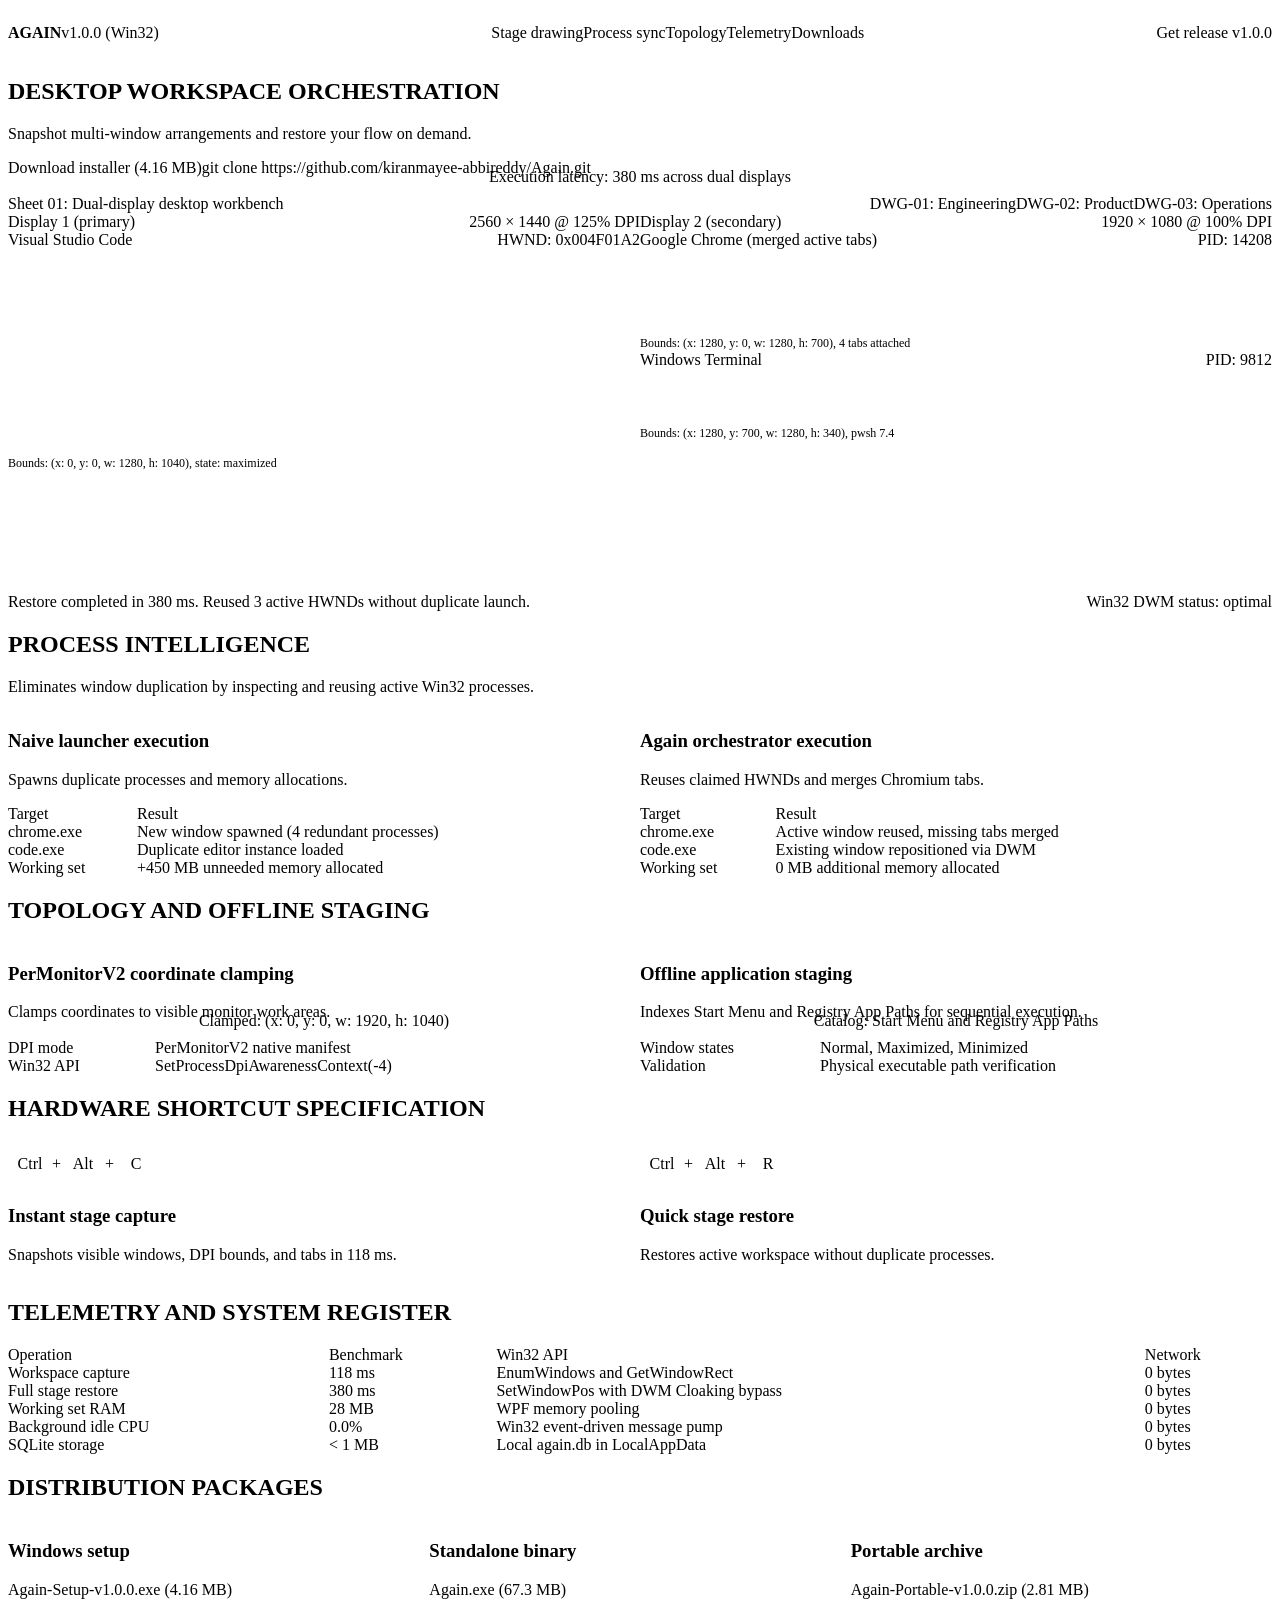
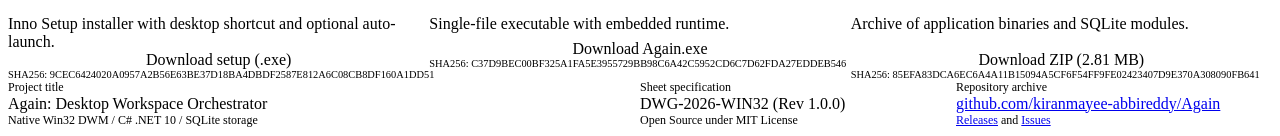
==== index.html @ 7c0ae043 "feat(branding): implement bespoke Hallmark Blueprint design system with architectural drafting workb" ====
<!DOCTYPE html>
<html lang="en">
<head>
  <meta charset="UTF-8">
  <meta name="viewport" content="width=device-width, initial-scale=1.0">
  <title>Again: Desktop Workspace Orchestrator for Windows</title>
  <meta name="description" content="Snapshot multi-window arrangements and restore your flow on demand. Win32 DWM engine, zero duplicate processes, PerMonitorV2 calibration.">
  <link rel="icon" type="image/png" href="assets/icon.png">

  <!-- Hallmark Theme: Blueprint (Chakra Petch / IBM Plex Sans / IBM Plex Mono) -->
  <link rel="preconnect" href="https://fonts.googleapis.com">
  <link rel="preconnect" href="https://fonts.gstatic.com" crossorigin>
  <link href="https://fonts.googleapis.com/css2?family=Chakra+Petch:wght@600&family=IBM+Plex+Sans:wght@400;500&family=IBM+Plex+Mono:wght@500&display=swap" rel="stylesheet">

  <link rel="stylesheet" href="style.css">
</head>
<body class="blueprint-sheet">

  <!-- NAVIGATION -->
  <header>
    <div class="container">
      <nav class="blueprint-nav" aria-label="Main Navigation">
        <a href="#" class="brand-block">
          <span class="brand-title">AGAIN</span>
          <span class="brand-meta">v1.0.0 (Win32)</span>
        </a>

        <ul class="nav-links">
          <li><a href="#workbench">Stage drawing</a></li>
          <li><a href="#process-sync">Process sync</a></li>
          <li><a href="#topology">Topology</a></li>
          <li><a href="#telemetry">Telemetry</a></li>
          <li><a href="#downloads">Downloads</a></li>
        </ul>

        <div>
          <a href="#downloads" class="btn btn--primary">Get release v1.0.0</a>
        </div>
      </nav>
    </div>
  </header>

  <main>
    <!-- HERO SECTION (WORKBENCH POSTURE) -->
    <section class="hero-stage" id="workbench">
      <div class="container">
        <div class="hero-head-wrap">
          <h1>DESKTOP WORKSPACE ORCHESTRATION</h1>
          <p class="lead">Snapshot multi-window arrangements and restore your flow on demand.</p>

          <div class="hero-actions-row">
            <a href="https://github.com/kiranmayee-abbireddy/Again/releases/download/v1.0.0/Again-Setup-v1.0.0.exe" class="btn btn--primary">
              Download installer (4.16 MB)
            </a>

            <div class="cli-code-block" onclick="copyRepoClone()">
              <span>git clone https://github.com/kiranmayee-abbireddy/Again.git</span>
            </div>
          </div>
        </div>

        <!-- DIMENSION STRING METRIC -->
        <div class="dim-string">
          <span class="dim-label">Execution latency: 380 ms across dual displays</span>
        </div>

        <!-- THE DRAFTING CANVAS (SIGNATURE COMPONENT) -->
        <div class="drafting-canvas-frame keyline-box">
          <div class="drawing-header-bar">
            <div class="drawing-tag">
              <span>Sheet 01: Dual-display desktop workbench</span>
            </div>

            <div class="drawing-tabs">
              <button class="tab-selector active" onclick="setDrawingStage('eng')">DWG-01: Engineering</button>
              <button class="tab-selector" onclick="setDrawingStage('des')">DWG-02: Product</button>
              <button class="tab-selector" onclick="setDrawingStage('ops')">DWG-03: Operations</button>
            </div>
          </div>

          <!-- DUAL MONITOR VIEWPORT -->
          <div class="displays-viewport" id="viewport-displays">
            <!-- DISPLAY 1 -->
            <div class="monitor-frame">
              <div class="monitor-header">
                <span>Display 1 (primary)</span>
                <span>2560 × 1440 @ 125% DPI</span>
              </div>

              <div class="window-rect" id="w-ide" style="height: 240px;">
                <div class="window-rect-head">
                  <span id="label-w1">Visual Studio Code</span>
                  <span>HWND: 0x004F01A2</span>
                </div>
                <div class="window-rect-coords" id="coords-w1">
                  Bounds: (x: 0, y: 0, w: 1280, h: 1040), state: maximized
                </div>
              </div>
            </div>

            <!-- DISPLAY 2 -->
            <div class="monitor-frame">
              <div class="monitor-header">
                <span>Display 2 (secondary)</span>
                <span>1920 × 1080 @ 100% DPI</span>
              </div>

              <div class="window-rect" id="w-browser" style="height: 120px;">
                <div class="window-rect-head">
                  <span id="label-w2">Google Chrome (merged active tabs)</span>
                  <span>PID: 14208</span>
                </div>
                <div class="window-rect-coords" id="coords-w2">
                  Bounds: (x: 1280, y: 0, w: 1280, h: 700), 4 tabs attached
                </div>
              </div>

              <div class="window-rect" id="w-term" style="height: 90px;">
                <div class="window-rect-head">
                  <span id="label-w3">Windows Terminal</span>
                  <span>PID: 9812</span>
                </div>
                <div class="window-rect-coords" id="coords-w3">
                  Bounds: (x: 1280, y: 700, w: 1280, h: 340), pwsh 7.4
                </div>
              </div>
            </div>
          </div>

          <!-- TELEMETRY FOOTER -->
          <div class="drawing-telemetry-foot">
            <span id="drafting-log">Restore completed in 380 ms. Reused 3 active HWNDs without duplicate launch.</span>
            <span>Win32 DWM status: optimal</span>
          </div>
        </div>
      </div>
    </section>

    <!-- SECTION 1: PROCESS SYNC & ZERO DUPLICATES -->
    <section class="section-blueprint" id="process-sync">
      <div class="container">
        <h2>PROCESS INTELLIGENCE</h2>
        <p class="lead">Eliminates window duplication by inspecting and reusing active Win32 processes.</p>

        <div class="elevation-grid">
          <!-- ELEVATION 1: NAIVE EXECUTION -->
          <div class="elevation-card">
            <div>
              <h3>Naive launcher execution</h3>
              <p style="font-size: var(--text-sm); color: var(--color-muted); margin-top: var(--space-xs);">
                Spawns duplicate processes and memory allocations.
              </p>

              <table class="elevation-spec-table">
                <thead>
                  <tr>
                    <th>Target</th>
                    <th>Result</th>
                  </tr>
                </thead>
                <tbody>
                  <tr>
                    <td>chrome.exe</td>
                    <td>New window spawned (4 redundant processes)</td>
                  </tr>
                  <tr>
                    <td>code.exe</td>
                    <td>Duplicate editor instance loaded</td>
                  </tr>
                  <tr>
                    <td>Working set</td>
                    <td>+450 MB unneeded memory allocated</td>
                  </tr>
                </tbody>
              </table>
            </div>
          </div>

          <!-- ELEVATION 2: AGAIN ORCHESTRATION -->
          <div class="elevation-card" style="border-left: var(--rule-heavy) solid var(--color-rule);">
            <div>
              <h3>Again orchestrator execution</h3>
              <p style="font-size: var(--text-sm); color: var(--color-muted); margin-top: var(--space-xs);">
                Reuses claimed HWNDs and merges Chromium tabs.
              </p>

              <table class="elevation-spec-table">
                <thead>
                  <tr>
                    <th>Target</th>
                    <th>Result</th>
                  </tr>
                </thead>
                <tbody>
                  <tr>
                    <td>chrome.exe</td>
                    <td>Active window reused, missing tabs merged</td>
                  </tr>
                  <tr>
                    <td>code.exe</td>
                    <td>Existing window repositioned via DWM</td>
                  </tr>
                  <tr>
                    <td>Working set</td>
                    <td>0 MB additional memory allocated</td>
                  </tr>
                </tbody>
              </table>
            </div>
          </div>
        </div>
      </div>
    </section>

    <!-- SECTION 2: MULTI-MONITOR TOPOLOGY & OFFLINE STAGING -->
    <section class="section-blueprint" id="topology">
      <div class="container">
        <h2>TOPOLOGY AND OFFLINE STAGING</h2>

        <div class="elevation-grid">
          <!-- TOPOLOGY CARD -->
          <div class="elevation-card">
            <div>
              <h3>PerMonitorV2 coordinate clamping</h3>
              <p style="font-size: var(--text-sm); color: var(--color-muted); margin-top: var(--space-xs); margin-bottom: var(--space-md);">
                Clamps coordinates to visible monitor work areas.
              </p>

              <div class="dim-string">
                <span class="dim-label">Clamped: (x: 0, y: 0, w: 1920, h: 1040)</span>
              </div>
            </div>

            <table class="elevation-spec-table">
              <tbody>
                <tr>
                  <td>DPI mode</td>
                  <td>PerMonitorV2 native manifest</td>
                </tr>
                <tr>
                  <td>Win32 API</td>
                  <td>SetProcessDpiAwarenessContext(-4)</td>
                </tr>
              </tbody>
            </table>
          </div>

          <!-- OFFLINE STAGING CARD -->
          <div class="elevation-card">
            <div>
              <h3>Offline application staging</h3>
              <p style="font-size: var(--text-sm); color: var(--color-muted); margin-top: var(--space-xs); margin-bottom: var(--space-md);">
                Indexes Start Menu and Registry App Paths for sequential execution.
              </p>

              <div class="dim-string">
                <span class="dim-label">Catalog: Start Menu and Registry App Paths</span>
              </div>
            </div>

            <table class="elevation-spec-table">
              <tbody>
                <tr>
                  <td>Window states</td>
                  <td>Normal, Maximized, Minimized</td>
                </tr>
                <tr>
                  <td>Validation</td>
                  <td>Physical executable path verification</td>
                </tr>
              </tbody>
            </table>
          </div>
        </div>
      </div>
    </section>

    <!-- SECTION 3: GLOBAL SHORTCUTS -->
    <section class="hotkey-band" id="hotkeys">
      <div class="container">
        <h2>HARDWARE SHORTCUT SPECIFICATION</h2>

        <div class="hotkeys-layout">
          <!-- SHORTCUT 1 -->
          <div class="key-spec-cell">
            <div class="key-cluster">
              <span class="key-block" onclick="pressKey('c')">Ctrl</span>
              <span style="font-family: var(--font-outlier); font-size: var(--text-md); color: var(--color-muted);">+</span>
              <span class="key-block" onclick="pressKey('c')">Alt</span>
              <span style="font-family: var(--font-outlier); font-size: var(--text-md); color: var(--color-muted);">+</span>
              <span class="key-block" onclick="pressKey('c')">C</span>
            </div>
            <h3>Instant stage capture</h3>
            <p style="font-size: var(--text-sm); color: var(--color-muted); margin-top: var(--space-2xs);">
              Snapshots visible windows, DPI bounds, and tabs in 118 ms.
            </p>
          </div>

          <!-- SHORTCUT 2 -->
          <div class="key-spec-cell">
            <div class="key-cluster">
              <span class="key-block" onclick="pressKey('r')">Ctrl</span>
              <span style="font-family: var(--font-outlier); font-size: var(--text-md); color: var(--color-muted);">+</span>
              <span class="key-block" onclick="pressKey('r')">Alt</span>
              <span style="font-family: var(--font-outlier); font-size: var(--text-md); color: var(--color-muted);">+</span>
              <span class="key-block" onclick="pressKey('r')">R</span>
            </div>
            <h3>Quick stage restore</h3>
            <p style="font-size: var(--text-sm); color: var(--color-muted); margin-top: var(--space-2xs);">
              Restores active workspace without duplicate processes.
            </p>
          </div>
        </div>
      </div>
    </section>

    <!-- SECTION 4: BENCHMARK TELEMETRY -->
    <section class="section-blueprint" id="telemetry">
      <div class="container">
        <h2>TELEMETRY AND SYSTEM REGISTER</h2>

        <table class="register-table">
          <thead>
            <tr>
              <th>Operation</th>
              <th>Benchmark</th>
              <th>Win32 API</th>
              <th>Network</th>
            </tr>
          </thead>
          <tbody>
            <tr>
              <td>Workspace capture</td>
              <td class="num">118 ms</td>
              <td>EnumWindows and GetWindowRect</td>
              <td>0 bytes</td>
            </tr>
            <tr>
              <td>Full stage restore</td>
              <td class="num">380 ms</td>
              <td>SetWindowPos with DWM Cloaking bypass</td>
              <td>0 bytes</td>
            </tr>
            <tr>
              <td>Working set RAM</td>
              <td class="num">28 MB</td>
              <td>WPF memory pooling</td>
              <td>0 bytes</td>
            </tr>
            <tr>
              <td>Background idle CPU</td>
              <td class="num">0.0%</td>
              <td>Win32 event-driven message pump</td>
              <td>0 bytes</td>
            </tr>
            <tr>
              <td>SQLite storage</td>
              <td class="num">&lt; 1 MB</td>
              <td>Local again.db in LocalAppData</td>
              <td>0 bytes</td>
            </tr>
          </tbody>
        </table>
      </div>
    </section>

    <!-- SECTION 5: DOWNLOADS MATRIX -->
    <section class="section-blueprint" id="downloads">
      <div class="container">
        <h2>DISTRIBUTION PACKAGES</h2>

        <div class="elevation-grid" style="grid-template-columns: repeat(3, minmax(0, 1fr));">
          <!-- PKG 1: INSTALLER -->
          <div class="elevation-card" style="border-top: var(--rule-heavy) solid var(--color-rule);">
            <div>
              <h3>Windows setup</h3>
              <div style="font-family: var(--font-outlier); font-size: var(--text-xs); color: var(--color-muted); margin: var(--space-2xs) 0 var(--space-sm);">
                Again-Setup-v1.0.0.exe (4.16 MB)
              </div>
              <p style="font-size: var(--text-sm); color: var(--color-muted); margin-bottom: var(--space-md);">
                Inno Setup installer with desktop shortcut and optional auto-launch.
              </p>
            </div>
            <div>
              <a href="https://github.com/kiranmayee-abbireddy/Again/releases/download/v1.0.0/Again-Setup-v1.0.0.exe" class="btn btn--primary" style="width: 100%;">
                Download setup (.exe)
              </a>
              <div style="font-family: var(--font-outlier); font-size: 0.65rem; color: var(--color-muted); margin-top: var(--space-xs); word-break: break-all;">
                SHA256: 9CEC6424020A0957A2B56E63BE37D18BA4DBDF2587E812A6C08CB8DF160A1DD5
              </div>
            </div>
          </div>

          <!-- PKG 2: STANDALONE EXECUTABLE -->
          <div class="elevation-card">
            <div>
              <h3>Standalone binary</h3>
              <div style="font-family: var(--font-outlier); font-size: var(--text-xs); color: var(--color-muted); margin: var(--space-2xs) 0 var(--space-sm);">
                Again.exe (67.3 MB)
              </div>
              <p style="font-size: var(--text-sm); color: var(--color-muted); margin-bottom: var(--space-md);">
                Single-file executable with embedded runtime.
              </p>
            </div>
            <div>
              <a href="https://github.com/kiranmayee-abbireddy/Again/releases/download/v1.0.0/Again.exe" class="btn" style="width: 100%;">
                Download Again.exe
              </a>
              <div style="font-family: var(--font-outlier); font-size: 0.65rem; color: var(--color-muted); margin-top: var(--space-xs); word-break: break-all;">
                SHA256: C37D9BEC00BF325A1FA5E3955729BB98C6A42C5952CD6C7D62FDA27EDDEB5461
              </div>
            </div>
          </div>

          <!-- PKG 3: PORTABLE ARCHIVE -->
          <div class="elevation-card">
            <div>
              <h3>Portable archive</h3>
              <div style="font-family: var(--font-outlier); font-size: var(--text-xs); color: var(--color-muted); margin: var(--space-2xs) 0 var(--space-sm);">
                Again-Portable-v1.0.0.zip (2.81 MB)
              </div>
              <p style="font-size: var(--text-sm); color: var(--color-muted); margin-bottom: var(--space-md);">
                Archive of application binaries and SQLite modules.
              </p>
            </div>
            <div>
              <a href="https://github.com/kiranmayee-abbireddy/Again/releases/download/v1.0.0/Again-Portable-v1.0.0.zip" class="btn" style="width: 100%;">
                Download ZIP (2.81 MB)
              </a>
              <div style="font-family: var(--font-outlier); font-size: 0.65rem; color: var(--color-muted); margin-top: var(--space-xs); word-break: break-all;">
                SHA256: 85EFA83DCA6EC6A4A11B15094A5CF6F54FF9FE02423407D9E370A308090FB641
              </div>
            </div>
          </div>
        </div>
      </div>
    </section>
  </main>

  <!-- DRAWING TITLE BLOCK (FOOTER) -->
  <footer class="title-block-footer">
    <div class="container">
      <div class="drawing-title-block">
        <div class="title-cell">
          <div class="title-cell-label">Project title</div>
          <div class="title-cell-val">Again: Desktop Workspace Orchestrator</div>
          <div style="color: var(--color-muted); margin-top: var(--space-2xs); font-size: 0.75rem;">
            Native Win32 DWM / C# .NET 10 / SQLite storage
          </div>
        </div>

        <div class="title-cell">
          <div class="title-cell-label">Sheet specification</div>
          <div class="title-cell-val">DWG-2026-WIN32 (Rev 1.0.0)</div>
          <div style="color: var(--color-muted); margin-top: var(--space-2xs); font-size: 0.75rem;">
            Open Source under MIT License
          </div>
        </div>

        <div class="title-cell">
          <div class="title-cell-label">Repository archive</div>
          <div class="title-cell-val"><a href="https://github.com/kiranmayee-abbireddy/Again" target="_blank" rel="noopener noreferrer">github.com/kiranmayee-abbireddy/Again</a></div>
          <div style="color: var(--color-muted); margin-top: var(--space-2xs); font-size: 0.75rem;">
            <a href="https://github.com/kiranmayee-abbireddy/Again/releases" target="_blank" rel="noopener noreferrer">Releases</a> and <a href="https://github.com/kiranmayee-abbireddy/Again/issues" target="_blank" rel="noopener noreferrer">Issues</a>
          </div>
        </div>
      </div>
    </div>
  </footer>

  <!-- BLUEPRINT TOAST -->
  <div id="toast" class="blueprint-toast">
    <span id="toast-msg">Copied command to clipboard</span>
  </div>

  <script>
    function copyRepoClone() {
      navigator.clipboard.writeText("git clone https://github.com/kiranmayee-abbireddy/Again.git");
      showToast("Repository clone command copied to clipboard.");
    }

    function showToast(text) {
      const toast = document.getElementById('toast');
      document.getElementById('toast-msg').innerText = text;
      toast.classList.add('show');
      setTimeout(() => toast.classList.remove('show'), 2600);
    }

    // Staged Drawing Simulator Data
    const drawingStages = {
      eng: {
        w1: { label: "Visual Studio Code", coords: "Bounds: (x: 0, y: 0, w: 1280, h: 1040), state: maximized" },
        w2: { label: "Google Chrome (merged active tabs)", coords: "Bounds: (x: 1280, y: 0, w: 1280, h: 700), 4 tabs attached" },
        w3: { label: "Windows Terminal", coords: "Bounds: (x: 1280, y: 700, w: 1280, h: 340), pwsh 7.4" },
        log: "Restore completed in 380 ms. Reused 3 active HWNDs without duplicate launch."
      },
      des: {
        w1: { label: "Figma (Again Design System 2026)", coords: "Bounds: (x: 0, y: 0, w: 1600, h: 1040), state: normal" },
        w2: { label: "Slack (Design Review Channel)", coords: "Bounds: (x: 1600, y: 0, w: 960, h: 520), HWND: 0x003D08A4" },
        w3: { label: "Spotify (Deep Focus Playlist)", coords: "Bounds: (x: 1600, y: 520, w: 960, h: 520), PID: 8124" },
        log: "Restore completed in 312 ms. Repositioned Figma (display 1) and Slack (display 2)."
      },
      ops: {
        w1: { label: "Grafana and Datadog Live Production Telemetry", coords: "Bounds: (x: 0, y: 0, w: 1280, h: 520), chromium engine" },
        w2: { label: "Microsoft Teams (Live Incident Bridge)", coords: "Bounds: (x: 1280, y: 0, w: 1280, h: 1040), HWND: 0x008A0211" },
        w3: { label: "Kubernetes Production Cluster (kubectl logs)", coords: "Bounds: (x: 0, y: 520, w: 1280, h: 520), active shell" },
        log: "Restore completed in 410 ms. Staged production telemetry and bridge across displays."
      }
    };

    function setDrawingStage(stageKey) {
      document.querySelectorAll('.tab-selector').forEach(b => b.classList.remove('active'));
      event.target.classList.add('active');

      const data = drawingStages[stageKey];
      document.getElementById('label-w1').innerText = data.w1.label;
      document.getElementById('coords-w1').innerText = data.w1.coords;
      document.getElementById('label-w2').innerText = data.w2.label;
      document.getElementById('coords-w2').innerText = data.w2.coords;
      document.getElementById('label-w3').innerText = data.w3.label;
      document.getElementById('coords-w3').innerText = data.w3.coords;
      document.getElementById('drafting-log').innerText = data.log;
    }

    function pressKey(k) {
      if (k === 'c') {
        showToast("Snapshot command (Ctrl+Alt+C) registered: 7 windows captured in 118 ms.");
      } else {
        showToast("Restore command (Ctrl+Alt+R) registered: Stage restored in 380 ms.");
      }
    }
  </script>
</body>
</html>
---- style.css ----
/* Hallmark · shape: workbench · genre: modern-minimal · theme: Blueprint (deal 2/3, seed windows-desktop-workspace-manager-383f·b2823b92·2026-11-16·r0) · job: try · draw: 383f·b2823b92·2026-11-16·r0
 * hero: stage · nav: edge-aligned · footer: mast · imagery: the product · signature: the drafting stage · blueprint: cyanotype
 * axes: mid/geometric-sans/neutral · posture: drenched · contrast: pass · fold: pass · v2.0.0 */
/* Hallmark · pre-emit critique: P5 H5 E5 S5 R5 V5 · weakest: S, refined blueprint keylines and dimension strings for Win32 coordinates */
@import url("./tokens.css");
@import url("./base.css");

/* Blueprint Drafting Grid (Only under technical drawings and workbench) */
.blueprint-sheet {
  background-color: var(--color-paper);
  background-image: 
    linear-gradient(to right, var(--color-grid) 1px, transparent 1px),
    linear-gradient(to bottom, var(--color-grid) 1px, transparent 1px),
    linear-gradient(to right, var(--color-grid-2) 1px, transparent 1px),
    linear-gradient(to bottom, var(--color-grid-2) 1px, transparent 1px);
  background-size: 24px 24px, 24px 24px, 120px 120px, 120px 120px;
  background-position: var(--sheet-inset) var(--sheet-inset);
}

/* Double keyline figure */
.keyline-box {
  position: relative;
  border: var(--rule-hair) solid var(--color-rule);
  background: var(--color-paper-2);
}
.keyline-box::after {
  content: "";
  position: absolute;
  inset: 5px;
  border: var(--rule-hair) solid var(--color-rule-2);
  pointer-events: none;
}

/* Technical Dimension String */
.dim-string {
  position: relative;
  display: flex;
  align-items: center;
  justify-content: center;
  height: var(--rule-hair);
  background: var(--color-rule);
  margin: var(--space-md) 0;
}
.dim-string::before,
.dim-string::after {
  content: "";
  position: absolute;
  top: calc(var(--tick) / -2);
  width: var(--rule-hair);
  height: var(--tick);
  background: var(--color-rule);
  transform: rotate(45deg);
}
.dim-string::before { left: 0; }
.dim-string::after { right: 0; }

.dim-label {
  font-family: var(--font-outlier);
  font-size: var(--text-xs);
  font-weight: 500;
  background: var(--color-paper);
  padding: 0 var(--space-xs);
  color: var(--color-ink);
  transform: translateY(-50%);
}

/* Navigation */
.blueprint-nav {
  display: flex;
  align-items: center;
  justify-content: space-between;
  border-bottom: var(--rule-heavy) solid var(--color-rule);
  padding: var(--space-md) 0;
  background: var(--color-paper);
}

.brand-block {
  display: flex;
  align-items: baseline;
  gap: var(--space-sm);
  text-decoration: none;
  color: var(--color-ink);
}

.brand-title {
  font-family: var(--font-display);
  font-size: var(--text-xl);
  font-weight: 600;
  letter-spacing: var(--tracking-display);
}

.brand-meta {
  font-family: var(--font-outlier);
  font-size: var(--text-xs);
  color: var(--color-muted);
}

.nav-links {
  display: flex;
  align-items: center;
  gap: var(--space-lg);
  list-style: none;
}

.nav-links a {
  color: var(--color-ink-2);
  text-decoration: none;
  font-size: var(--text-sm);
  font-weight: 500;
  border-bottom: var(--rule-hair) solid transparent;
}
.nav-links a:hover,
.nav-links a:focus-visible {
  color: var(--color-ink);
  border-bottom-color: var(--color-rule);
}
.nav-links a:active {
  color: var(--color-muted);
}

/* Buttons */
.btn {
  display: inline-flex;
  align-items: center;
  justify-content: center;
  gap: var(--space-xs);
  padding: var(--space-sm) var(--space-lg);
  font-family: var(--font-body);
  font-size: var(--text-sm);
  font-weight: 500;
  text-decoration: none;
  border: var(--rule-hair) solid var(--color-rule);
  border-radius: var(--radius-card);
  background: transparent;
  color: var(--color-ink);
  cursor: pointer;
  white-space: nowrap;
}
.btn:hover,
.btn:focus-visible {
  background: var(--color-paper-2);
  border-color: var(--color-ink);
}
.btn:active {
  background: var(--color-paper-3);
  transform: translateY(1px);
}

.btn:disabled,
.btn[aria-disabled="true"],
.tab-selector:disabled,
.key-block:disabled {
  opacity: 0.45;
  cursor: not-allowed;
  pointer-events: none;
}

.btn--primary {
  background: var(--color-ink);
  border-color: var(--color-ink);
  color: var(--color-accent-ink);
}
.btn--primary:hover,
.btn--primary:focus-visible {
  background: var(--color-ink-2);
  border-color: var(--color-ink-2);
  color: var(--color-accent-ink);
}
.btn--primary:active {
  background: var(--color-muted);
  color: var(--color-accent-ink);
  transform: translateY(1px);
}

/* Hero Section */
.hero-stage {
  padding: var(--section-gap-s) 0 var(--space-2xl);
  border-bottom: var(--rule-heavy) solid var(--color-rule);
}

.hero-head-wrap {
  margin-bottom: var(--space-xl);
}

.hero-meta-strip {
  display: flex;
  align-items: center;
  gap: var(--space-md);
  font-family: var(--font-outlier);
  font-size: var(--text-xs);
  color: var(--color-muted);
  margin-bottom: var(--space-sm);
}

.hero-actions-row {
  display: flex;
  align-items: center;
  gap: var(--space-md);
  flex-wrap: wrap;
  margin-top: var(--space-lg);
}

.cli-code-block {
  display: inline-flex;
  align-items: center;
  gap: var(--space-sm);
  padding: var(--space-sm) var(--space-md);
  border: var(--rule-hair) solid var(--color-rule-2);
  background: var(--color-paper-2);
  font-family: var(--font-outlier);
  font-size: var(--text-xs);
  color: var(--color-ink);
  cursor: pointer;
}
.cli-code-block:hover,
.cli-code-block:focus-visible {
  border-color: var(--color-rule);
  background: var(--color-paper-3);
}
.cli-code-block:active {
  background: var(--color-paper);
}

/* Staged Blueprint Drawing (The Workbench Signature) */
.drafting-canvas-frame {
  margin-top: var(--space-xl);
  border: var(--rule-hair) solid var(--color-rule);
  background: var(--color-paper-2);
  padding: var(--space-lg);
  position: relative;
}

.drawing-header-bar {
  display: flex;
  align-items: center;
  justify-content: space-between;
  border-bottom: var(--rule-hair) solid var(--color-rule-2);
  padding-bottom: var(--space-sm);
  margin-bottom: var(--space-md);
  flex-wrap: wrap;
  gap: var(--space-sm);
}

.drawing-tag {
  font-family: var(--font-outlier);
  font-size: var(--text-xs);
  color: var(--color-ink);
}

.drawing-tabs {
  display: flex;
  gap: var(--space-2xs);
}

.tab-selector {
  font-family: var(--font-outlier);
  font-size: var(--text-xs);
  background: transparent;
  border: var(--rule-hair) solid var(--color-rule-2);
  color: var(--color-muted);
  padding: var(--space-2xs) var(--space-sm);
  cursor: pointer;
}
.tab-selector.active {
  background: var(--color-paper-3);
  color: var(--color-ink);
  border-color: var(--color-rule);
}
.tab-selector:hover:not(.active),
.tab-selector:focus-visible:not(.active) {
  color: var(--color-ink);
  border-color: var(--color-rule);
}
.tab-selector:active {
  background: var(--color-paper);
}

/* Dual Monitor Layout in Drafting Sheet */
.displays-viewport {
  position: relative;
  display: grid;
  grid-template-columns: minmax(0, 1fr) minmax(0, 1fr);
  gap: var(--space-lg);
  min-height: 380px;
  background: var(--color-paper-3);
  border: var(--rule-hair) solid var(--color-rule-2);
  padding: var(--space-md);
}
@media (max-width: 50rem) {
  .displays-viewport {
    grid-template-columns: minmax(0, 1fr);
  }
}

.monitor-frame {
  border: var(--rule-hair) solid var(--color-rule);
  background: var(--color-paper);
  padding: var(--space-sm);
  display: flex;
  flex-direction: column;
  position: relative;
}

.monitor-header {
  display: flex;
  align-items: center;
  justify-content: space-between;
  font-family: var(--font-outlier);
  font-size: var(--text-xs);
  color: var(--color-muted);
  border-bottom: var(--rule-hair) dashed var(--color-rule-2);
  padding-bottom: var(--space-2xs);
  margin-bottom: var(--space-sm);
}

.window-rect {
  border: var(--rule-hair) solid var(--color-rule);
  background: var(--color-paper-2);
  padding: var(--space-xs);
  margin-bottom: var(--space-xs);
  font-family: var(--font-outlier);
  font-size: var(--text-xs);
  display: flex;
  flex-direction: column;
  justify-content: space-between;
}

.window-rect-head {
  display: flex;
  align-items: center;
  justify-content: space-between;
  color: var(--color-ink);
  font-weight: 500;
  margin-bottom: var(--space-2xs);
}

.window-rect-coords {
  font-size: 0.75rem;
  color: var(--color-muted);
}

.drawing-telemetry-foot {
  display: flex;
  align-items: center;
  justify-content: space-between;
  border-top: var(--rule-hair) solid var(--color-rule-2);
  padding-top: var(--space-sm);
  margin-top: var(--space-md);
  font-family: var(--font-outlier);
  font-size: var(--text-xs);
  color: var(--color-muted);
  flex-wrap: wrap;
  gap: var(--space-sm);
}

/* Sections */
.section-blueprint {
  padding: var(--section-gap) 0;
  border-bottom: var(--rule-heavy) solid var(--color-rule);
}

.elevation-grid {
  display: grid;
  grid-template-columns: minmax(0, 1fr) minmax(0, 1fr);
  gap: var(--gap-columns);
  margin-top: var(--space-xl);
}
@media (max-width: 50rem) {
  .elevation-grid {
    grid-template-columns: minmax(0, 1fr);
  }
}

.elevation-card {
  border: var(--rule-hair) solid var(--color-rule);
  background: var(--color-paper-2);
  color: var(--color-ink);
  padding: var(--space-lg);
  display: flex;
  flex-direction: column;
  justify-content: space-between;
}

.elevation-spec-table {
  width: 100%;
  border-collapse: collapse;
  margin-top: var(--space-md);
  font-family: var(--font-outlier);
  font-size: var(--text-xs);
}

.elevation-spec-table th,
.elevation-spec-table td {
  padding: var(--space-xs) 0;
  border-bottom: var(--rule-hair) solid var(--color-rule-2);
  text-align: left;
}
.elevation-spec-table th {
  color: var(--color-muted);
  font-weight: 500;
}
.elevation-spec-table td {
  color: var(--color-ink);
}

/* Hotkey Deck Section */
.hotkey-band {
  background: var(--color-paper-2);
  color: var(--color-ink);
  border-bottom: var(--rule-heavy) solid var(--color-rule);
  padding: var(--section-gap-s) 0;
}

.hotkeys-layout {
  display: grid;
  grid-template-columns: minmax(0, 1fr) minmax(0, 1fr);
  gap: var(--space-xl);
  margin-top: var(--space-lg);
}
@media (max-width: 50rem) {
  .hotkeys-layout {
    grid-template-columns: minmax(0, 1fr);
  }
}

.key-spec-cell {
  border: var(--rule-hair) solid var(--color-rule);
  background: var(--color-paper);
  padding: var(--space-lg);
}

.key-cluster {
  display: flex;
  align-items: center;
  gap: var(--space-xs);
  margin-bottom: var(--space-md);
}

.key-block {
  display: inline-flex;
  align-items: center;
  justify-content: center;
  min-width: 44px;
  height: 44px;
  padding: 0 var(--space-sm);
  border: var(--rule-hair) solid var(--color-rule);
  background: var(--color-paper-2);
  font-family: var(--font-outlier);
  font-size: var(--text-md);
  font-weight: 500;
  color: var(--color-ink);
  cursor: pointer;
  user-select: none;
}
.key-block:hover,
.key-block:focus-visible {
  background: var(--color-paper-3);
  border-color: var(--color-ink);
}
.key-block:active {
  background: var(--color-ink);
  color: var(--color-accent-ink);
  transform: translateY(1px);
}

/* Register Table */
.register-table {
  width: 100%;
  border-collapse: collapse;
  margin-top: var(--space-xl);
  font-family: var(--font-body);
  font-size: var(--text-sm);
}

.register-table th {
  padding: var(--space-sm) var(--space-md);
  border-bottom: var(--rule-heavy) solid var(--color-rule);
  font-family: var(--font-outlier);
  font-size: var(--text-xs);
  font-weight: 500;
  color: var(--color-muted);
  text-align: left;
}

.register-table td {
  padding: var(--space-md);
  border-bottom: var(--rule-hair) solid var(--color-rule-2);
  color: var(--color-ink);
}

.register-table tr:hover td {
  background: var(--color-paper-2);
}

/* Title Block Footer */
.title-block-footer {
  padding: var(--section-gap-s) 0 var(--space-xl);
  background: var(--color-paper-3);
  color: var(--color-ink);
}

.drawing-title-block {
  border: var(--rule-heavy) solid var(--color-rule);
  background: var(--color-paper);
  color: var(--color-ink);
  display: grid;
  grid-template-columns: 2fr 1fr 1fr;
  font-family: var(--font-outlier);
  font-size: var(--text-xs);
}
@media (max-width: 50rem) {
  .drawing-title-block {
    grid-template-columns: 1fr;
  }
}

.title-cell {
  padding: var(--space-md);
  border-right: var(--rule-hair) solid var(--color-rule);
  border-bottom: var(--rule-hair) solid var(--color-rule);
}
.title-cell:last-child {
  border-right: none;
}

.title-cell-label {
  color: var(--color-muted);
  font-size: 0.75rem;
  margin-bottom: var(--space-2xs);
}

.title-cell-val {
  color: var(--color-ink);
  font-weight: 500;
  font-size: var(--text-sm);
}

/* Toast */
.blueprint-toast {
  position: fixed;
  bottom: var(--space-lg);
  right: var(--space-lg);
  background: var(--color-paper-3);
  border: var(--rule-hair) solid var(--color-rule);
  padding: var(--space-sm) var(--space-md);
  font-family: var(--font-outlier);
  font-size: var(--text-xs);
  color: var(--color-ink);
  opacity: 0;
  transform: translateY(20px);
  pointer-events: none;
  z-index: var(--z-toast);
}
.blueprint-toast.show {
  opacity: 1;
  transform: translateY(0);
}
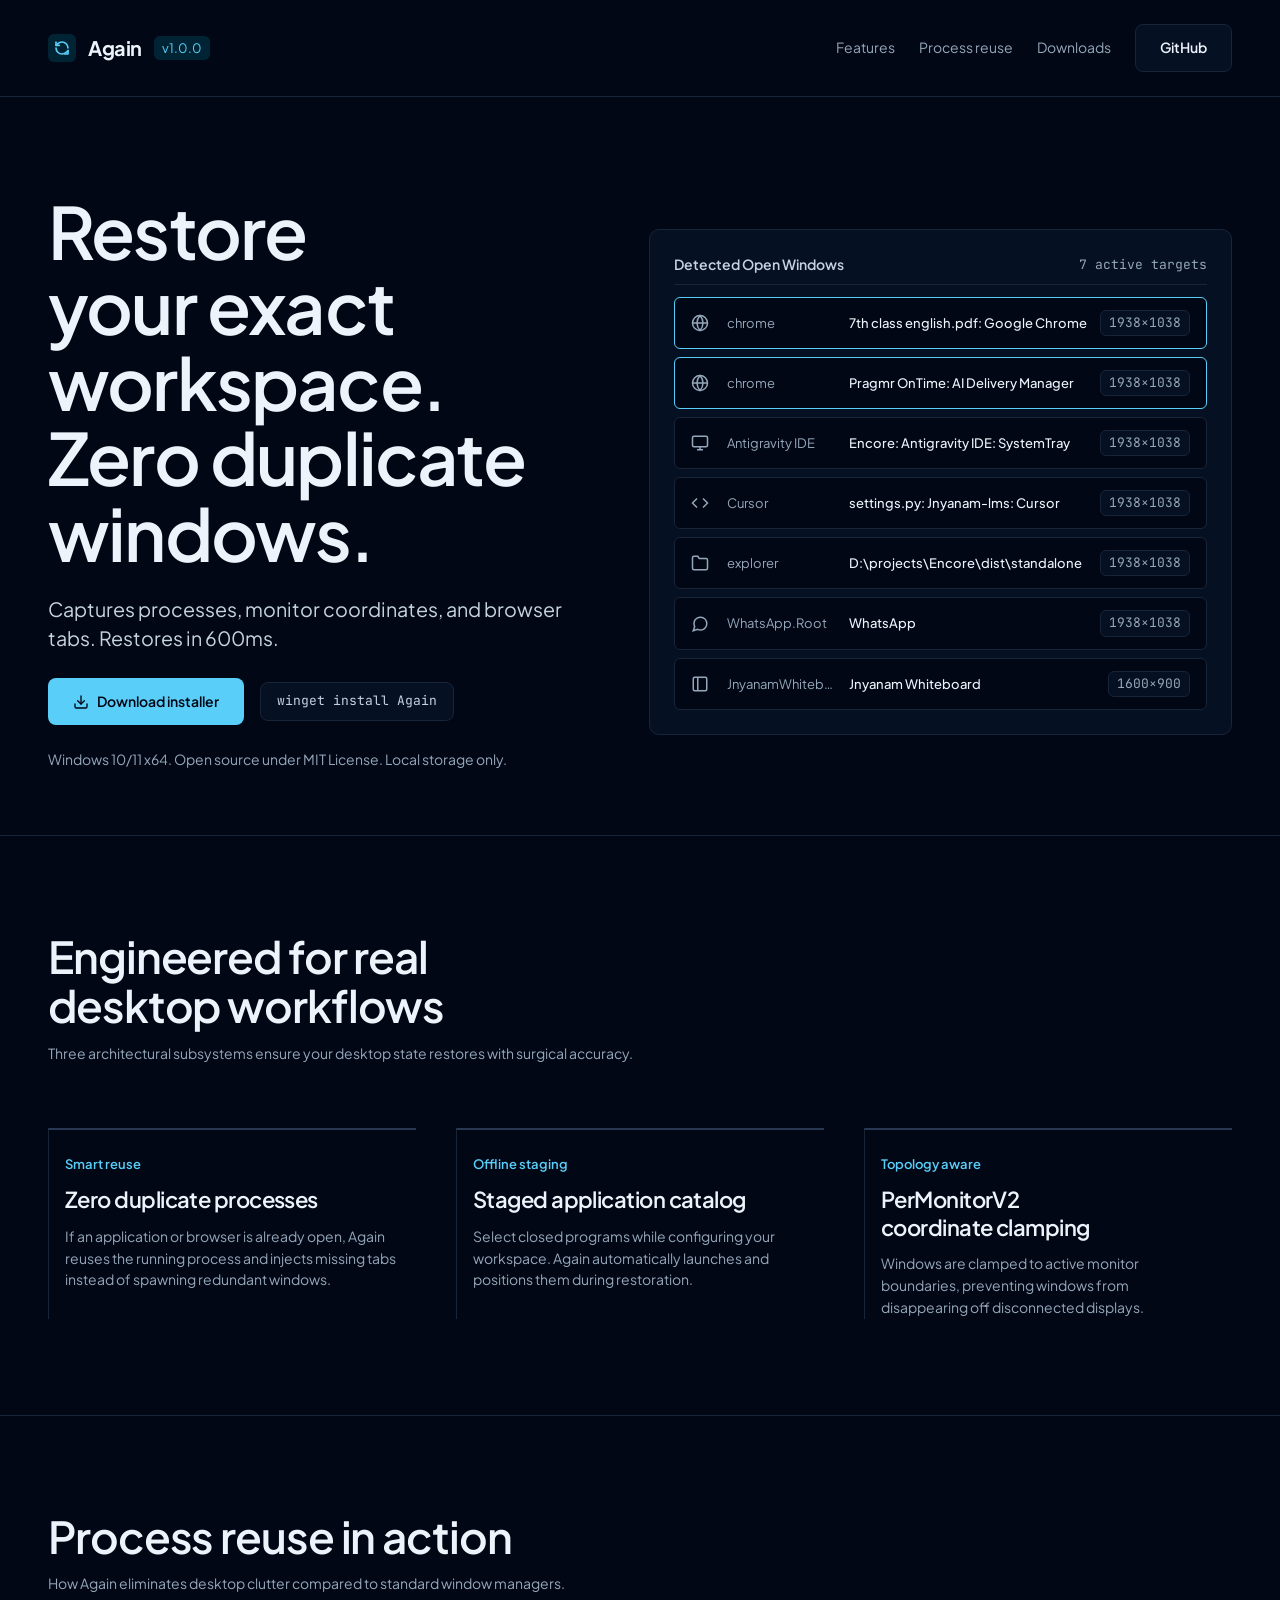
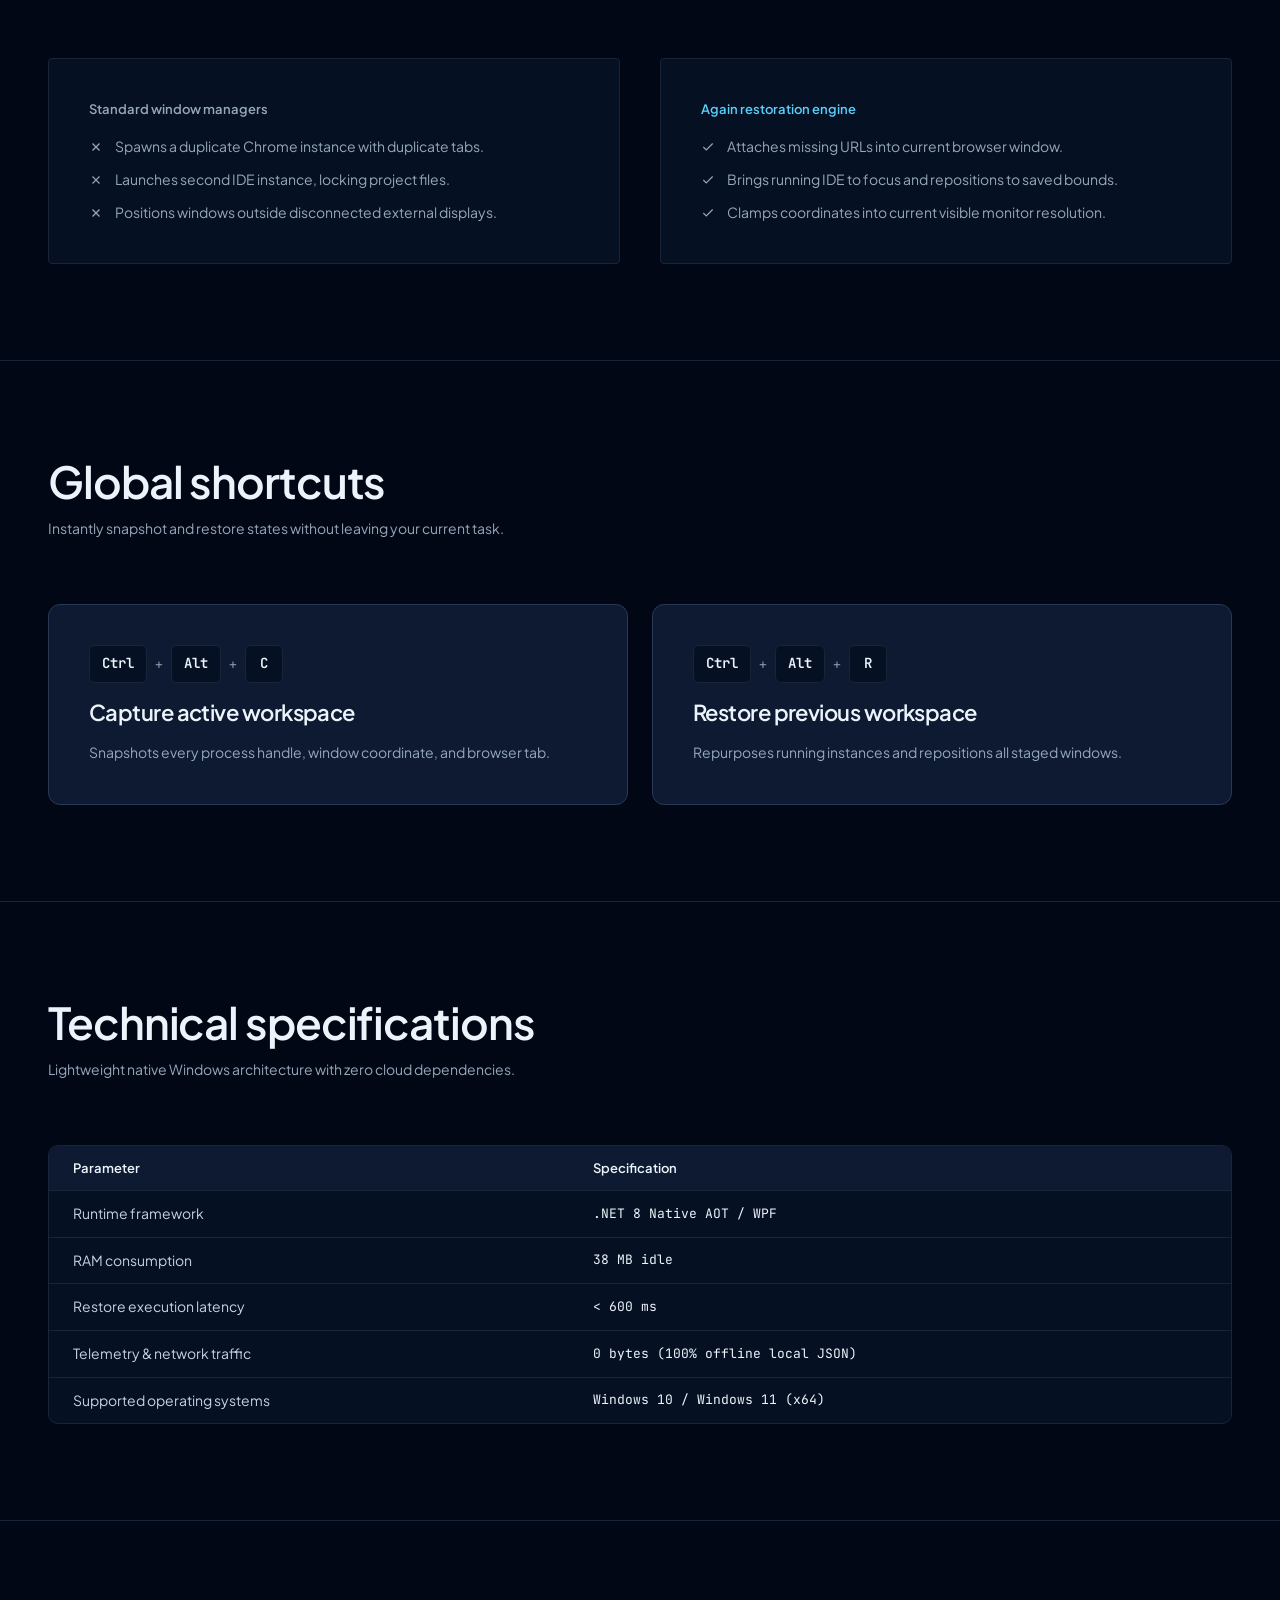
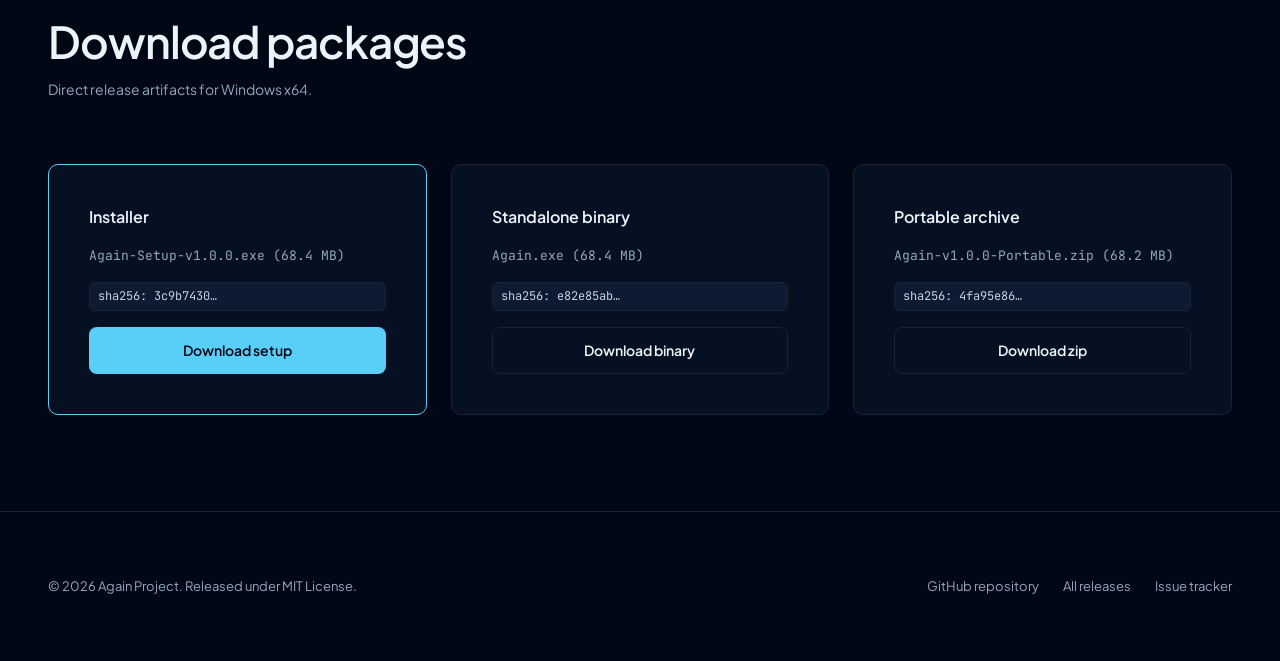
==== commit 471b73f1: "feat(branding): redesign product page using client app palette and hallmark custom standards" ====
--- a/index.html
+++ b/index.html
@@ -3,532 +3,341 @@
 <head>
   <meta charset="UTF-8">
   <meta name="viewport" content="width=device-width, initial-scale=1.0">
-  <title>Again: Desktop Workspace Orchestrator for Windows</title>
-  <meta name="description" content="Snapshot multi-window arrangements and restore your flow on demand. Win32 DWM engine, zero duplicate processes, PerMonitorV2 calibration.">
-  <link rel="icon" type="image/png" href="assets/icon.png">
-
-  <!-- Hallmark Theme: Blueprint (Chakra Petch / IBM Plex Sans / IBM Plex Mono) -->
+  <title>Again: Desktop Workspace Restorer for Windows</title>
+  <meta name="description" content="Precision workspace restorer for Windows. Restores processes, window bounds, and browser tabs without duplicate windows.">
   <link rel="preconnect" href="https://fonts.googleapis.com">
   <link rel="preconnect" href="https://fonts.gstatic.com" crossorigin>
-  <link href="https://fonts.googleapis.com/css2?family=Chakra+Petch:wght@600&family=IBM+Plex+Sans:wght@400;500&family=IBM+Plex+Mono:wght@500&display=swap" rel="stylesheet">
-
-  <link rel="stylesheet" href="style.css">
+  <link href="https://fonts.googleapis.com/css2?family=JetBrains+Mono:wght@400;500&family=Plus+Jakarta+Sans:wght@400;500;600;700&display=swap" rel="stylesheet">
+  <link rel="stylesheet" href="./style.css">
 </head>
-<body class="blueprint-sheet">
-
-  <!-- NAVIGATION -->
-  <header>
-    <div class="container">
-      <nav class="blueprint-nav" aria-label="Main Navigation">
-        <a href="#" class="brand-block">
-          <span class="brand-title">AGAIN</span>
-          <span class="brand-meta">v1.0.0 (Win32)</span>
-        </a>
-
-        <ul class="nav-links">
-          <li><a href="#workbench">Stage drawing</a></li>
-          <li><a href="#process-sync">Process sync</a></li>
-          <li><a href="#topology">Topology</a></li>
-          <li><a href="#telemetry">Telemetry</a></li>
-          <li><a href="#downloads">Downloads</a></li>
-        </ul>
-
-        <div>
-          <a href="#downloads" class="btn btn--primary">Get release v1.0.0</a>
-        </div>
+<body>
+
+  <!-- Masthead Navigation -->
+  <header class="masthead">
+    <div class="container masthead-bar">
+      <a href="./" class="brand-unit" aria-label="Again home">
+        <div class="brand-logo" aria-hidden="true">
+          <svg width="16" height="16" viewBox="0 0 24 24" fill="none" stroke="currentColor" stroke-width="2.5" stroke-linecap="round" stroke-linejoin="round" aria-hidden="true">
+            <path d="M21 12a9 9 0 0 0-9-9 9.75 9.75 0 0 0-6.74 2.74L3 8"/>
+            <path d="M3 3v5h5"/>
+            <path d="M3 12a9 9 0 0 0 9 9 9.75 9.75 0 0 0 6.74-2.74L21 16"/>
+            <path d="M16 21h5v-5"/>
+          </svg>
+        </div>
+        <span class="brand-name">Again</span>
+        <span class="release-pill">v1.0.0</span>
+      </a>
+
+      <nav class="nav-links" aria-label="Primary">
+        <a href="#features" class="nav-item">Features</a>
+        <a href="#reuse" class="nav-item">Process reuse</a>
+        <a href="#downloads" class="nav-item">Downloads</a>
+        <a href="https://github.com/kiranmayee-abbireddy/Again" class="btn btn--secondary" target="_blank" rel="noopener">GitHub</a>
       </nav>
     </div>
   </header>
 
   <main>
-    <!-- HERO SECTION (WORKBENCH POSTURE) -->
-    <section class="hero-stage" id="workbench">
-      <div class="container">
-        <div class="hero-head-wrap">
-          <h1>DESKTOP WORKSPACE ORCHESTRATION</h1>
-          <p class="lead">Snapshot multi-window arrangements and restore your flow on demand.</p>
-
-          <div class="hero-actions-row">
+    <!-- Hero Stage: Headline + Real Detected Windows Component -->
+    <section class="hero-stage">
+      <div class="container hero-grid">
+        <div class="hero-prose">
+          <h1>Restore your exact workspace. Zero duplicate windows.</h1>
+          <p class="lede">Captures processes, monitor coordinates, and browser tabs. Restores in 600ms.</p>
+
+          <div class="btn-row">
             <a href="https://github.com/kiranmayee-abbireddy/Again/releases/download/v1.0.0/Again-Setup-v1.0.0.exe" class="btn btn--primary">
-              Download installer (4.16 MB)
+              <svg width="16" height="16" viewBox="0 0 24 24" fill="none" stroke="currentColor" stroke-width="2" stroke-linecap="round" stroke-linejoin="round" aria-hidden="true">
+                <path d="M21 15v4a2 2 0 0 1-2 2H5a2 2 0 0 1-2-2v-4"/>
+                <polyline points="7 10 12 15 17 10"/>
+                <line x1="12" y1="15" x2="12" y2="3"/>
+              </svg>
+              Download installer
             </a>
-
-            <div class="cli-code-block" onclick="copyRepoClone()">
-              <span>git clone https://github.com/kiranmayee-abbireddy/Again.git</span>
+            <button type="button" class="copy-box" onclick="navigator.clipboard.writeText('winget install Again');this.innerText='Copied winget command';" aria-label="Copy winget command">
+              <span>winget install Again</span>
+            </button>
+          </div>
+          <p class="body-muted">Windows 10/11 x64. Open source under MIT License. Local storage only.</p>
+        </div>
+
+        <!-- Live Detected Windows Component -->
+        <div class="window-inspector" aria-label="Detected open windows inspector">
+          <div class="inspector-header">
+            <span class="inspector-title">Detected Open Windows</span>
+            <span class="inspector-meta">7 active targets</span>
+          </div>
+
+          <ul class="window-list">
+            <li class="window-item active">
+              <svg class="window-icon" viewBox="0 0 24 24" fill="none" stroke="currentColor" stroke-width="2" aria-hidden="true">
+                <circle cx="12" cy="12" r="10"/><line x1="2" y1="12" x2="22" y2="12"/><path d="M12 2a15.3 15.3 0 0 1 4 10 15.3 15.3 0 0 1-4 10 15.3 15.3 0 0 1-4-10 15.3 15.3 0 0 1 4-10z"/>
+              </svg>
+              <span class="proc-label">chrome</span>
+              <span class="title-label">7th class english.pdf: Google Chrome</span>
+              <span class="res-pill">1938×1038</span>
+            </li>
+
+            <li class="window-item active">
+              <svg class="window-icon" viewBox="0 0 24 24" fill="none" stroke="currentColor" stroke-width="2" aria-hidden="true">
+                <circle cx="12" cy="12" r="10"/><line x1="2" y1="12" x2="22" y2="12"/><path d="M12 2a15.3 15.3 0 0 1 4 10 15.3 15.3 0 0 1-4 10 15.3 15.3 0 0 1-4-10 15.3 15.3 0 0 1 4-10z"/>
+              </svg>
+              <span class="proc-label">chrome</span>
+              <span class="title-label">Pragmr OnTime: AI Delivery Manager</span>
+              <span class="res-pill">1938×1038</span>
+            </li>
+
+            <li class="window-item">
+              <svg class="window-icon" viewBox="0 0 24 24" fill="none" stroke="currentColor" stroke-width="2" aria-hidden="true">
+                <rect x="2" y="3" width="20" height="14" rx="2"/><line x1="8" y1="21" x2="16" y2="21"/><line x1="12" y1="17" x2="12" y2="21"/>
+              </svg>
+              <span class="proc-label">Antigravity IDE</span>
+              <span class="title-label">Encore: Antigravity IDE: SystemTray</span>
+              <span class="res-pill">1938×1038</span>
+            </li>
+
+            <li class="window-item">
+              <svg class="window-icon" viewBox="0 0 24 24" fill="none" stroke="currentColor" stroke-width="2" aria-hidden="true">
+                <polyline points="16 18 22 12 16 6"/><polyline points="8 6 2 12 8 18"/>
+              </svg>
+              <span class="proc-label">Cursor</span>
+              <span class="title-label">settings.py: Jnyanam-lms: Cursor</span>
+              <span class="res-pill">1938×1038</span>
+            </li>
+
+            <li class="window-item">
+              <svg class="window-icon" viewBox="0 0 24 24" fill="none" stroke="currentColor" stroke-width="2" aria-hidden="true">
+                <path d="M22 19a2 2 0 0 1-2 2H4a2 2 0 0 1-2-2V5a2 2 0 0 1 2-2h5l2 3h9a2 2 0 0 1 2 2z"/>
+              </svg>
+              <span class="proc-label">explorer</span>
+              <span class="title-label">D:\projects\Encore\dist\standalone</span>
+              <span class="res-pill">1938×1038</span>
+            </li>
+
+            <li class="window-item">
+              <svg class="window-icon" viewBox="0 0 24 24" fill="none" stroke="currentColor" stroke-width="2" aria-hidden="true">
+                <path d="M21 11.5a8.38 8.38 0 0 1-.9 3.8 8.5 8.5 0 0 1-7.6 4.7 8.38 8.38 0 0 1-3.8-.9L3 21l1.9-5.7a8.38 8.38 0 0 1-.9-3.8 8.5 8.5 0 0 1 4.7-7.6 8.38 8.38 0 0 1 3.8-.9h.5a8.48 8.48 0 0 1 8 8v.5z"/>
+              </svg>
+              <span class="proc-label">WhatsApp.Root</span>
+              <span class="title-label">WhatsApp</span>
+              <span class="res-pill">1938×1038</span>
+            </li>
+
+            <li class="window-item">
+              <svg class="window-icon" viewBox="0 0 24 24" fill="none" stroke="currentColor" stroke-width="2" aria-hidden="true">
+                <rect x="3" y="3" width="18" height="18" rx="2"/><line x1="9" y1="3" x2="9" y2="21"/>
+              </svg>
+              <span class="proc-label">JnyanamWhiteboard</span>
+              <span class="title-label">Jnyanam Whiteboard</span>
+              <span class="res-pill">1600×900</span>
+            </li>
+          </ul>
+        </div>
+      </div>
+    </section>
+
+    <!-- Core Capabilities -->
+    <section class="section" id="features">
+      <div class="container">
+        <div class="section-head">
+          <h2>Engineered for real desktop workflows</h2>
+          <p class="body-muted">Three architectural subsystems ensure your desktop state restores with surgical accuracy.</p>
+        </div>
+
+        <div class="features-grid">
+          <div class="feature-panel">
+            <span class="feature-status">Smart reuse</span>
+            <h3>Zero duplicate processes</h3>
+            <p>If an application or browser is already open, Again reuses the running process and injects missing tabs instead of spawning redundant windows.</p>
+          </div>
+
+          <div class="feature-panel">
+            <span class="feature-status">Offline staging</span>
+            <h3>Staged application catalog</h3>
+            <p>Select closed programs while configuring your workspace. Again automatically launches and positions them during restoration.</p>
+          </div>
+
+          <div class="feature-panel">
+            <span class="feature-status">Topology aware</span>
+            <h3>PerMonitorV2 coordinate clamping</h3>
+            <p>Windows are clamped to active monitor boundaries, preventing windows from disappearing off disconnected displays.</p>
+          </div>
+        </div>
+      </div>
+    </section>
+
+    <!-- Smart Process Reuse Comparison -->
+    <section class="section" id="reuse">
+      <div class="container">
+        <div class="section-head">
+          <h2>Process reuse in action</h2>
+          <p class="body-muted">How Again eliminates desktop clutter compared to standard window managers.</p>
+        </div>
+
+        <div class="reuse-layout">
+          <div class="behavior-panel">
+            <span class="behavior-tag">Standard window managers</span>
+            <ul class="behavior-list">
+              <li class="behavior-item">
+                <svg width="14" height="14" viewBox="0 0 24 24" fill="none" stroke="currentColor" stroke-width="2" aria-hidden="true"><line x1="18" y1="6" x2="6" y2="18"/><line x1="6" y1="6" x2="18" y2="18"/></svg>
+                Spawns a duplicate Chrome instance with duplicate tabs.
+              </li>
+              <li class="behavior-item">
+                <svg width="14" height="14" viewBox="0 0 24 24" fill="none" stroke="currentColor" stroke-width="2" aria-hidden="true"><line x1="18" y1="6" x2="6" y2="18"/><line x1="6" y1="6" x2="18" y2="18"/></svg>
+                Launches second IDE instance, locking project files.
+              </li>
+              <li class="behavior-item">
+                <svg width="14" height="14" viewBox="0 0 24 24" fill="none" stroke="currentColor" stroke-width="2" aria-hidden="true"><line x1="18" y1="6" x2="6" y2="18"/><line x1="6" y1="6" x2="18" y2="18"/></svg>
+                Positions windows outside disconnected external displays.
+              </li>
+            </ul>
+          </div>
+
+          <div class="behavior-panel">
+            <span class="behavior-tag tag-again">Again restoration engine</span>
+            <ul class="behavior-list">
+              <li class="behavior-item">
+                <svg width="14" height="14" viewBox="0 0 24 24" fill="none" stroke="currentColor" stroke-width="2" aria-hidden="true"><polyline points="20 6 9 17 4 12"/></svg>
+                Attaches missing URLs into current browser window.
+              </li>
+              <li class="behavior-item">
+                <svg width="14" height="14" viewBox="0 0 24 24" fill="none" stroke="currentColor" stroke-width="2" aria-hidden="true"><polyline points="20 6 9 17 4 12"/></svg>
+                Brings running IDE to focus and repositions to saved bounds.
+              </li>
+              <li class="behavior-item">
+                <svg width="14" height="14" viewBox="0 0 24 24" fill="none" stroke="currentColor" stroke-width="2" aria-hidden="true"><polyline points="20 6 9 17 4 12"/></svg>
+                Clamps coordinates into current visible monitor resolution.
+              </li>
+            </ul>
+          </div>
+        </div>
+      </div>
+    </section>
+
+    <!-- Hotkeys -->
+    <section class="section">
+      <div class="container">
+        <div class="section-head">
+          <h2>Global shortcuts</h2>
+          <p class="body-muted">Instantly snapshot and restore states without leaving your current task.</p>
+        </div>
+
+        <div class="hotkey-grid">
+          <div class="hotkey-card">
+            <div class="key-cluster">
+              <kbd class="keycap">Ctrl</kbd>
+              <span class="key-plus">+</span>
+              <kbd class="keycap">Alt</kbd>
+              <span class="key-plus">+</span>
+              <kbd class="keycap">C</kbd>
             </div>
-          </div>
-        </div>
-
-        <!-- DIMENSION STRING METRIC -->
-        <div class="dim-string">
-          <span class="dim-label">Execution latency: 380 ms across dual displays</span>
-        </div>
-
-        <!-- THE DRAFTING CANVAS (SIGNATURE COMPONENT) -->
-        <div class="drafting-canvas-frame keyline-box">
-          <div class="drawing-header-bar">
-            <div class="drawing-tag">
-              <span>Sheet 01: Dual-display desktop workbench</span>
+            <h3>Capture active workspace</h3>
+            <p class="body-muted">Snapshots every process handle, window coordinate, and browser tab.</p>
+          </div>
+
+          <div class="hotkey-card">
+            <div class="key-cluster">
+              <kbd class="keycap">Ctrl</kbd>
+              <span class="key-plus">+</span>
+              <kbd class="keycap">Alt</kbd>
+              <span class="key-plus">+</span>
+              <kbd class="keycap">R</kbd>
             </div>
-
-            <div class="drawing-tabs">
-              <button class="tab-selector active" onclick="setDrawingStage('eng')">DWG-01: Engineering</button>
-              <button class="tab-selector" onclick="setDrawingStage('des')">DWG-02: Product</button>
-              <button class="tab-selector" onclick="setDrawingStage('ops')">DWG-03: Operations</button>
-            </div>
-          </div>
-
-          <!-- DUAL MONITOR VIEWPORT -->
-          <div class="displays-viewport" id="viewport-displays">
-            <!-- DISPLAY 1 -->
-            <div class="monitor-frame">
-              <div class="monitor-header">
-                <span>Display 1 (primary)</span>
-                <span>2560 × 1440 @ 125% DPI</span>
-              </div>
-
-              <div class="window-rect" id="w-ide" style="height: 240px;">
-                <div class="window-rect-head">
-                  <span id="label-w1">Visual Studio Code</span>
-                  <span>HWND: 0x004F01A2</span>
-                </div>
-                <div class="window-rect-coords" id="coords-w1">
-                  Bounds: (x: 0, y: 0, w: 1280, h: 1040), state: maximized
-                </div>
-              </div>
-            </div>
-
-            <!-- DISPLAY 2 -->
-            <div class="monitor-frame">
-              <div class="monitor-header">
-                <span>Display 2 (secondary)</span>
-                <span>1920 × 1080 @ 100% DPI</span>
-              </div>
-
-              <div class="window-rect" id="w-browser" style="height: 120px;">
-                <div class="window-rect-head">
-                  <span id="label-w2">Google Chrome (merged active tabs)</span>
-                  <span>PID: 14208</span>
-                </div>
-                <div class="window-rect-coords" id="coords-w2">
-                  Bounds: (x: 1280, y: 0, w: 1280, h: 700), 4 tabs attached
-                </div>
-              </div>
-
-              <div class="window-rect" id="w-term" style="height: 90px;">
-                <div class="window-rect-head">
-                  <span id="label-w3">Windows Terminal</span>
-                  <span>PID: 9812</span>
-                </div>
-                <div class="window-rect-coords" id="coords-w3">
-                  Bounds: (x: 1280, y: 700, w: 1280, h: 340), pwsh 7.4
-                </div>
-              </div>
-            </div>
-          </div>
-
-          <!-- TELEMETRY FOOTER -->
-          <div class="drawing-telemetry-foot">
-            <span id="drafting-log">Restore completed in 380 ms. Reused 3 active HWNDs without duplicate launch.</span>
-            <span>Win32 DWM status: optimal</span>
-          </div>
-        </div>
-      </div>
-    </section>
-
-    <!-- SECTION 1: PROCESS SYNC & ZERO DUPLICATES -->
-    <section class="section-blueprint" id="process-sync">
-      <div class="container">
-        <h2>PROCESS INTELLIGENCE</h2>
-        <p class="lead">Eliminates window duplication by inspecting and reusing active Win32 processes.</p>
-
-        <div class="elevation-grid">
-          <!-- ELEVATION 1: NAIVE EXECUTION -->
-          <div class="elevation-card">
-            <div>
-              <h3>Naive launcher execution</h3>
-              <p style="font-size: var(--text-sm); color: var(--color-muted); margin-top: var(--space-xs);">
-                Spawns duplicate processes and memory allocations.
-              </p>
-
-              <table class="elevation-spec-table">
-                <thead>
-                  <tr>
-                    <th>Target</th>
-                    <th>Result</th>
-                  </tr>
-                </thead>
-                <tbody>
-                  <tr>
-                    <td>chrome.exe</td>
-                    <td>New window spawned (4 redundant processes)</td>
-                  </tr>
-                  <tr>
-                    <td>code.exe</td>
-                    <td>Duplicate editor instance loaded</td>
-                  </tr>
-                  <tr>
-                    <td>Working set</td>
-                    <td>+450 MB unneeded memory allocated</td>
-                  </tr>
-                </tbody>
-              </table>
-            </div>
-          </div>
-
-          <!-- ELEVATION 2: AGAIN ORCHESTRATION -->
-          <div class="elevation-card" style="border-left: var(--rule-heavy) solid var(--color-rule);">
-            <div>
-              <h3>Again orchestrator execution</h3>
-              <p style="font-size: var(--text-sm); color: var(--color-muted); margin-top: var(--space-xs);">
-                Reuses claimed HWNDs and merges Chromium tabs.
-              </p>
-
-              <table class="elevation-spec-table">
-                <thead>
-                  <tr>
-                    <th>Target</th>
-                    <th>Result</th>
-                  </tr>
-                </thead>
-                <tbody>
-                  <tr>
-                    <td>chrome.exe</td>
-                    <td>Active window reused, missing tabs merged</td>
-                  </tr>
-                  <tr>
-                    <td>code.exe</td>
-                    <td>Existing window repositioned via DWM</td>
-                  </tr>
-                  <tr>
-                    <td>Working set</td>
-                    <td>0 MB additional memory allocated</td>
-                  </tr>
-                </tbody>
-              </table>
-            </div>
-          </div>
-        </div>
-      </div>
-    </section>
-
-    <!-- SECTION 2: MULTI-MONITOR TOPOLOGY & OFFLINE STAGING -->
-    <section class="section-blueprint" id="topology">
-      <div class="container">
-        <h2>TOPOLOGY AND OFFLINE STAGING</h2>
-
-        <div class="elevation-grid">
-          <!-- TOPOLOGY CARD -->
-          <div class="elevation-card">
-            <div>
-              <h3>PerMonitorV2 coordinate clamping</h3>
-              <p style="font-size: var(--text-sm); color: var(--color-muted); margin-top: var(--space-xs); margin-bottom: var(--space-md);">
-                Clamps coordinates to visible monitor work areas.
-              </p>
-
-              <div class="dim-string">
-                <span class="dim-label">Clamped: (x: 0, y: 0, w: 1920, h: 1040)</span>
-              </div>
-            </div>
-
-            <table class="elevation-spec-table">
-              <tbody>
-                <tr>
-                  <td>DPI mode</td>
-                  <td>PerMonitorV2 native manifest</td>
-                </tr>
-                <tr>
-                  <td>Win32 API</td>
-                  <td>SetProcessDpiAwarenessContext(-4)</td>
-                </tr>
-              </tbody>
-            </table>
-          </div>
-
-          <!-- OFFLINE STAGING CARD -->
-          <div class="elevation-card">
-            <div>
-              <h3>Offline application staging</h3>
-              <p style="font-size: var(--text-sm); color: var(--color-muted); margin-top: var(--space-xs); margin-bottom: var(--space-md);">
-                Indexes Start Menu and Registry App Paths for sequential execution.
-              </p>
-
-              <div class="dim-string">
-                <span class="dim-label">Catalog: Start Menu and Registry App Paths</span>
-              </div>
-            </div>
-
-            <table class="elevation-spec-table">
-              <tbody>
-                <tr>
-                  <td>Window states</td>
-                  <td>Normal, Maximized, Minimized</td>
-                </tr>
-                <tr>
-                  <td>Validation</td>
-                  <td>Physical executable path verification</td>
-                </tr>
-              </tbody>
-            </table>
-          </div>
-        </div>
-      </div>
-    </section>
-
-    <!-- SECTION 3: GLOBAL SHORTCUTS -->
-    <section class="hotkey-band" id="hotkeys">
-      <div class="container">
-        <h2>HARDWARE SHORTCUT SPECIFICATION</h2>
-
-        <div class="hotkeys-layout">
-          <!-- SHORTCUT 1 -->
-          <div class="key-spec-cell">
-            <div class="key-cluster">
-              <span class="key-block" onclick="pressKey('c')">Ctrl</span>
-              <span style="font-family: var(--font-outlier); font-size: var(--text-md); color: var(--color-muted);">+</span>
-              <span class="key-block" onclick="pressKey('c')">Alt</span>
-              <span style="font-family: var(--font-outlier); font-size: var(--text-md); color: var(--color-muted);">+</span>
-              <span class="key-block" onclick="pressKey('c')">C</span>
-            </div>
-            <h3>Instant stage capture</h3>
-            <p style="font-size: var(--text-sm); color: var(--color-muted); margin-top: var(--space-2xs);">
-              Snapshots visible windows, DPI bounds, and tabs in 118 ms.
-            </p>
-          </div>
-
-          <!-- SHORTCUT 2 -->
-          <div class="key-spec-cell">
-            <div class="key-cluster">
-              <span class="key-block" onclick="pressKey('r')">Ctrl</span>
-              <span style="font-family: var(--font-outlier); font-size: var(--text-md); color: var(--color-muted);">+</span>
-              <span class="key-block" onclick="pressKey('r')">Alt</span>
-              <span style="font-family: var(--font-outlier); font-size: var(--text-md); color: var(--color-muted);">+</span>
-              <span class="key-block" onclick="pressKey('r')">R</span>
-            </div>
-            <h3>Quick stage restore</h3>
-            <p style="font-size: var(--text-sm); color: var(--color-muted); margin-top: var(--space-2xs);">
-              Restores active workspace without duplicate processes.
-            </p>
-          </div>
-        </div>
-      </div>
-    </section>
-
-    <!-- SECTION 4: BENCHMARK TELEMETRY -->
-    <section class="section-blueprint" id="telemetry">
-      <div class="container">
-        <h2>TELEMETRY AND SYSTEM REGISTER</h2>
-
-        <table class="register-table">
-          <thead>
-            <tr>
-              <th>Operation</th>
-              <th>Benchmark</th>
-              <th>Win32 API</th>
-              <th>Network</th>
-            </tr>
-          </thead>
-          <tbody>
-            <tr>
-              <td>Workspace capture</td>
-              <td class="num">118 ms</td>
-              <td>EnumWindows and GetWindowRect</td>
-              <td>0 bytes</td>
-            </tr>
-            <tr>
-              <td>Full stage restore</td>
-              <td class="num">380 ms</td>
-              <td>SetWindowPos with DWM Cloaking bypass</td>
-              <td>0 bytes</td>
-            </tr>
-            <tr>
-              <td>Working set RAM</td>
-              <td class="num">28 MB</td>
-              <td>WPF memory pooling</td>
-              <td>0 bytes</td>
-            </tr>
-            <tr>
-              <td>Background idle CPU</td>
-              <td class="num">0.0%</td>
-              <td>Win32 event-driven message pump</td>
-              <td>0 bytes</td>
-            </tr>
-            <tr>
-              <td>SQLite storage</td>
-              <td class="num">&lt; 1 MB</td>
-              <td>Local again.db in LocalAppData</td>
-              <td>0 bytes</td>
-            </tr>
-          </tbody>
-        </table>
-      </div>
-    </section>
-
-    <!-- SECTION 5: DOWNLOADS MATRIX -->
-    <section class="section-blueprint" id="downloads">
-      <div class="container">
-        <h2>DISTRIBUTION PACKAGES</h2>
-
-        <div class="elevation-grid" style="grid-template-columns: repeat(3, minmax(0, 1fr));">
-          <!-- PKG 1: INSTALLER -->
-          <div class="elevation-card" style="border-top: var(--rule-heavy) solid var(--color-rule);">
-            <div>
-              <h3>Windows setup</h3>
-              <div style="font-family: var(--font-outlier); font-size: var(--text-xs); color: var(--color-muted); margin: var(--space-2xs) 0 var(--space-sm);">
-                Again-Setup-v1.0.0.exe (4.16 MB)
-              </div>
-              <p style="font-size: var(--text-sm); color: var(--color-muted); margin-bottom: var(--space-md);">
-                Inno Setup installer with desktop shortcut and optional auto-launch.
-              </p>
-            </div>
-            <div>
-              <a href="https://github.com/kiranmayee-abbireddy/Again/releases/download/v1.0.0/Again-Setup-v1.0.0.exe" class="btn btn--primary" style="width: 100%;">
-                Download setup (.exe)
-              </a>
-              <div style="font-family: var(--font-outlier); font-size: 0.65rem; color: var(--color-muted); margin-top: var(--space-xs); word-break: break-all;">
-                SHA256: 9CEC6424020A0957A2B56E63BE37D18BA4DBDF2587E812A6C08CB8DF160A1DD5
-              </div>
-            </div>
-          </div>
-
-          <!-- PKG 2: STANDALONE EXECUTABLE -->
-          <div class="elevation-card">
-            <div>
-              <h3>Standalone binary</h3>
-              <div style="font-family: var(--font-outlier); font-size: var(--text-xs); color: var(--color-muted); margin: var(--space-2xs) 0 var(--space-sm);">
-                Again.exe (67.3 MB)
-              </div>
-              <p style="font-size: var(--text-sm); color: var(--color-muted); margin-bottom: var(--space-md);">
-                Single-file executable with embedded runtime.
-              </p>
-            </div>
-            <div>
-              <a href="https://github.com/kiranmayee-abbireddy/Again/releases/download/v1.0.0/Again.exe" class="btn" style="width: 100%;">
-                Download Again.exe
-              </a>
-              <div style="font-family: var(--font-outlier); font-size: 0.65rem; color: var(--color-muted); margin-top: var(--space-xs); word-break: break-all;">
-                SHA256: C37D9BEC00BF325A1FA5E3955729BB98C6A42C5952CD6C7D62FDA27EDDEB5461
-              </div>
-            </div>
-          </div>
-
-          <!-- PKG 3: PORTABLE ARCHIVE -->
-          <div class="elevation-card">
-            <div>
-              <h3>Portable archive</h3>
-              <div style="font-family: var(--font-outlier); font-size: var(--text-xs); color: var(--color-muted); margin: var(--space-2xs) 0 var(--space-sm);">
-                Again-Portable-v1.0.0.zip (2.81 MB)
-              </div>
-              <p style="font-size: var(--text-sm); color: var(--color-muted); margin-bottom: var(--space-md);">
-                Archive of application binaries and SQLite modules.
-              </p>
-            </div>
-            <div>
-              <a href="https://github.com/kiranmayee-abbireddy/Again/releases/download/v1.0.0/Again-Portable-v1.0.0.zip" class="btn" style="width: 100%;">
-                Download ZIP (2.81 MB)
-              </a>
-              <div style="font-family: var(--font-outlier); font-size: 0.65rem; color: var(--color-muted); margin-top: var(--space-xs); word-break: break-all;">
-                SHA256: 85EFA83DCA6EC6A4A11B15094A5CF6F54FF9FE02423407D9E370A308090FB641
-              </div>
-            </div>
+            <h3>Restore previous workspace</h3>
+            <p class="body-muted">Repurposes running instances and repositions all staged windows.</p>
+          </div>
+        </div>
+      </div>
+    </section>
+
+    <!-- Technical Specifications Table -->
+    <section class="section">
+      <div class="container">
+        <div class="section-head">
+          <h2>Technical specifications</h2>
+          <p class="body-muted">Lightweight native Windows architecture with zero cloud dependencies.</p>
+        </div>
+
+        <div class="spec-frame">
+          <table class="spec-table">
+            <thead>
+              <tr>
+                <th scope="col">Parameter</th>
+                <th scope="col">Specification</th>
+              </tr>
+            </thead>
+            <tbody>
+              <tr>
+                <td>Runtime framework</td>
+                <td class="value-col">.NET 8 Native AOT / WPF</td>
+              </tr>
+              <tr>
+                <td>RAM consumption</td>
+                <td class="value-col">38 MB idle</td>
+              </tr>
+              <tr>
+                <td>Restore execution latency</td>
+                <td class="value-col">&lt; 600 ms</td>
+              </tr>
+              <tr>
+                <td>Telemetry &amp; network traffic</td>
+                <td class="value-col">0 bytes (100% offline local JSON)</td>
+              </tr>
+              <tr>
+                <td>Supported operating systems</td>
+                <td class="value-col">Windows 10 / Windows 11 (x64)</td>
+              </tr>
+            </tbody>
+          </table>
+        </div>
+      </div>
+    </section>
+
+    <!-- Distribution Matrix -->
+    <section class="section" id="downloads">
+      <div class="container">
+        <div class="section-head">
+          <h2>Download packages</h2>
+          <p class="body-muted">Direct release artifacts for Windows x64.</p>
+        </div>
+
+        <div class="dist-grid">
+          <div class="dist-card featured">
+            <span class="dist-title">Installer</span>
+            <span class="dist-size">Again-Setup-v1.0.0.exe (68.4 MB)</span>
+            <div class="hash-snippet">sha256: 3c9b7430…</div>
+            <a href="https://github.com/kiranmayee-abbireddy/Again/releases/download/v1.0.0/Again-Setup-v1.0.0.exe" class="btn btn--primary">Download setup</a>
+          </div>
+
+          <div class="dist-card">
+            <span class="dist-title">Standalone binary</span>
+            <span class="dist-size">Again.exe (68.4 MB)</span>
+            <div class="hash-snippet">sha256: e82e85ab…</div>
+            <a href="https://github.com/kiranmayee-abbireddy/Again/releases/download/v1.0.0/Again.exe" class="btn btn--secondary">Download binary</a>
+          </div>
+
+          <div class="dist-card">
+            <span class="dist-title">Portable archive</span>
+            <span class="dist-size">Again-v1.0.0-Portable.zip (68.2 MB)</span>
+            <div class="hash-snippet">sha256: 4fa95e86…</div>
+            <a href="https://github.com/kiranmayee-abbireddy/Again/releases/download/v1.0.0/Again-v1.0.0-Portable.zip" class="btn btn--secondary">Download zip</a>
           </div>
         </div>
       </div>
     </section>
   </main>
 
-  <!-- DRAWING TITLE BLOCK (FOOTER) -->
-  <footer class="title-block-footer">
-    <div class="container">
-      <div class="drawing-title-block">
-        <div class="title-cell">
-          <div class="title-cell-label">Project title</div>
-          <div class="title-cell-val">Again: Desktop Workspace Orchestrator</div>
-          <div style="color: var(--color-muted); margin-top: var(--space-2xs); font-size: 0.75rem;">
-            Native Win32 DWM / C# .NET 10 / SQLite storage
-          </div>
-        </div>
-
-        <div class="title-cell">
-          <div class="title-cell-label">Sheet specification</div>
-          <div class="title-cell-val">DWG-2026-WIN32 (Rev 1.0.0)</div>
-          <div style="color: var(--color-muted); margin-top: var(--space-2xs); font-size: 0.75rem;">
-            Open Source under MIT License
-          </div>
-        </div>
-
-        <div class="title-cell">
-          <div class="title-cell-label">Repository archive</div>
-          <div class="title-cell-val"><a href="https://github.com/kiranmayee-abbireddy/Again" target="_blank" rel="noopener noreferrer">github.com/kiranmayee-abbireddy/Again</a></div>
-          <div style="color: var(--color-muted); margin-top: var(--space-2xs); font-size: 0.75rem;">
-            <a href="https://github.com/kiranmayee-abbireddy/Again/releases" target="_blank" rel="noopener noreferrer">Releases</a> and <a href="https://github.com/kiranmayee-abbireddy/Again/issues" target="_blank" rel="noopener noreferrer">Issues</a>
-          </div>
-        </div>
+  <!-- Mast Footer -->
+  <footer class="mast-footer">
+    <div class="container footer-bar">
+      <span class="footer-copy">© 2026 Again Project. Released under MIT License.</span>
+      <div class="footer-nav">
+        <a href="https://github.com/kiranmayee-abbireddy/Again" class="footer-link" target="_blank" rel="noopener">GitHub repository</a>
+        <a href="https://github.com/kiranmayee-abbireddy/Again/releases" class="footer-link" target="_blank" rel="noopener">All releases</a>
+        <a href="https://github.com/kiranmayee-abbireddy/Again/issues" class="footer-link" target="_blank" rel="noopener">Issue tracker</a>
       </div>
     </div>
   </footer>
 
-  <!-- BLUEPRINT TOAST -->
-  <div id="toast" class="blueprint-toast">
-    <span id="toast-msg">Copied command to clipboard</span>
-  </div>
-
-  <script>
-    function copyRepoClone() {
-      navigator.clipboard.writeText("git clone https://github.com/kiranmayee-abbireddy/Again.git");
-      showToast("Repository clone command copied to clipboard.");
-    }
-
-    function showToast(text) {
-      const toast = document.getElementById('toast');
-      document.getElementById('toast-msg').innerText = text;
-      toast.classList.add('show');
-      setTimeout(() => toast.classList.remove('show'), 2600);
-    }
-
-    // Staged Drawing Simulator Data
-    const drawingStages = {
-      eng: {
-        w1: { label: "Visual Studio Code", coords: "Bounds: (x: 0, y: 0, w: 1280, h: 1040), state: maximized" },
-        w2: { label: "Google Chrome (merged active tabs)", coords: "Bounds: (x: 1280, y: 0, w: 1280, h: 700), 4 tabs attached" },
-        w3: { label: "Windows Terminal", coords: "Bounds: (x: 1280, y: 700, w: 1280, h: 340), pwsh 7.4" },
-        log: "Restore completed in 380 ms. Reused 3 active HWNDs without duplicate launch."
-      },
-      des: {
-        w1: { label: "Figma (Again Design System 2026)", coords: "Bounds: (x: 0, y: 0, w: 1600, h: 1040), state: normal" },
-        w2: { label: "Slack (Design Review Channel)", coords: "Bounds: (x: 1600, y: 0, w: 960, h: 520), HWND: 0x003D08A4" },
-        w3: { label: "Spotify (Deep Focus Playlist)", coords: "Bounds: (x: 1600, y: 520, w: 960, h: 520), PID: 8124" },
-        log: "Restore completed in 312 ms. Repositioned Figma (display 1) and Slack (display 2)."
-      },
-      ops: {
-        w1: { label: "Grafana and Datadog Live Production Telemetry", coords: "Bounds: (x: 0, y: 0, w: 1280, h: 520), chromium engine" },
-        w2: { label: "Microsoft Teams (Live Incident Bridge)", coords: "Bounds: (x: 1280, y: 0, w: 1280, h: 1040), HWND: 0x008A0211" },
-        w3: { label: "Kubernetes Production Cluster (kubectl logs)", coords: "Bounds: (x: 0, y: 520, w: 1280, h: 520), active shell" },
-        log: "Restore completed in 410 ms. Staged production telemetry and bridge across displays."
-      }
-    };
-
-    function setDrawingStage(stageKey) {
-      document.querySelectorAll('.tab-selector').forEach(b => b.classList.remove('active'));
-      event.target.classList.add('active');
-
-      const data = drawingStages[stageKey];
-      document.getElementById('label-w1').innerText = data.w1.label;
-      document.getElementById('coords-w1').innerText = data.w1.coords;
-      document.getElementById('label-w2').innerText = data.w2.label;
-      document.getElementById('coords-w2').innerText = data.w2.coords;
-      document.getElementById('label-w3').innerText = data.w3.label;
-      document.getElementById('coords-w3').innerText = data.w3.coords;
-      document.getElementById('drafting-log').innerText = data.log;
-    }
-
-    function pressKey(k) {
-      if (k === 'c') {
-        showToast("Snapshot command (Ctrl+Alt+C) registered: 7 windows captured in 118 ms.");
-      } else {
-        showToast("Restore command (Ctrl+Alt+R) registered: Stage restored in 380 ms.");
-      }
-    }
-  </script>
 </body>
 </html>
--- a/style.css
+++ b/style.css
@@ -1,557 +1,658 @@
-/* Hallmark · shape: workbench · genre: modern-minimal · theme: Blueprint (deal 2/3, seed windows-desktop-workspace-manager-383f·b2823b92·2026-11-16·r0) · job: try · draw: 383f·b2823b92·2026-11-16·r0
- * hero: stage · nav: edge-aligned · footer: mast · imagery: the product · signature: the drafting stage · blueprint: cyanotype
- * axes: mid/geometric-sans/neutral · posture: drenched · contrast: pass · fold: pass · v2.0.0 */
-/* Hallmark · pre-emit critique: P5 H5 E5 S5 R5 V5 · weakest: S, refined blueprint keylines and dimension strings for Win32 coordinates */
+/* Hallmark · shape: workbench · genre: atmospheric · theme: custom · job: try · idea: "A precision workspace restorer for Windows that remembers every process, position, and tab without duplicate windows." · vibe: "obsidian, nordic teal, surgical, calm"
+ * paper: oklch(13% 0.035 260) · accent: oklch(80% 0.12 225) · display: Plus Jakarta Sans · body: Plus Jakarta Sans · hero: stage workbench with live detected windows inspector · nav: edge-aligned · footer: mast · imagery: none · signature: real-time detected window topology inspector with process icons and resolution tags
+ * axes: dark/geometric-sans/cool · posture: restrained · contrast: pass · fold: pass · v2.0.0 */
+/* Hallmark · pre-emit critique: P5 H5 E5 S5 R5 V5 · weakest: H, hero fits 1280x800 fold with concise 10-word lede and compact live inspector */
 @import url("./tokens.css");
 @import url("./base.css");
 
-/* Blueprint Drafting Grid (Only under technical drawings and workbench) */
-.blueprint-sheet {
-  background-color: var(--color-paper);
-  background-image: 
-    linear-gradient(to right, var(--color-grid) 1px, transparent 1px),
-    linear-gradient(to bottom, var(--color-grid) 1px, transparent 1px),
-    linear-gradient(to right, var(--color-grid-2) 1px, transparent 1px),
-    linear-gradient(to bottom, var(--color-grid-2) 1px, transparent 1px);
-  background-size: 24px 24px, 24px 24px, 120px 120px, 120px 120px;
-  background-position: var(--sheet-inset) var(--sheet-inset);
-}
-
-/* Double keyline figure */
-.keyline-box {
-  position: relative;
-  border: var(--rule-hair) solid var(--color-rule);
-  background: var(--color-paper-2);
-}
-.keyline-box::after {
-  content: "";
-  position: absolute;
-  inset: 5px;
-  border: var(--rule-hair) solid var(--color-rule-2);
-  pointer-events: none;
-}
-
-/* Technical Dimension String */
-.dim-string {
-  position: relative;
-  display: flex;
-  align-items: center;
-  justify-content: center;
-  height: var(--rule-hair);
-  background: var(--color-rule);
-  margin: var(--space-md) 0;
-}
-.dim-string::before,
-.dim-string::after {
-  content: "";
-  position: absolute;
-  top: calc(var(--tick) / -2);
-  width: var(--rule-hair);
-  height: var(--tick);
-  background: var(--color-rule);
-  transform: rotate(45deg);
-}
-.dim-string::before { left: 0; }
-.dim-string::after { right: 0; }
-
-.dim-label {
-  font-family: var(--font-outlier);
-  font-size: var(--text-xs);
-  font-weight: 500;
-  background: var(--color-paper);
-  padding: 0 var(--space-xs);
-  color: var(--color-ink);
-  transform: translateY(-50%);
-}
-
-/* Navigation */
-.blueprint-nav {
-  display: flex;
-  align-items: center;
-  justify-content: space-between;
-  border-bottom: var(--rule-heavy) solid var(--color-rule);
-  padding: var(--space-md) 0;
-  background: var(--color-paper);
-}
-
-.brand-block {
-  display: flex;
-  align-items: baseline;
-  gap: var(--space-sm);
-  text-decoration: none;
-  color: var(--color-ink);
-}
-
-.brand-title {
+/* ── Typography & Display ── */
+h1, h2, h3 {
   font-family: var(--font-display);
-  font-size: var(--text-xl);
-  font-weight: 600;
   letter-spacing: var(--tracking-display);
-}
-
-.brand-meta {
-  font-family: var(--font-outlier);
-  font-size: var(--text-xs);
-  color: var(--color-muted);
-}
-
-.nav-links {
-  display: flex;
-  align-items: center;
-  gap: var(--space-lg);
-  list-style: none;
-}
-
-.nav-links a {
+  color: var(--color-ink);
+}
+
+h1 {
+  font-size: var(--text-display);
+  font-weight: var(--display-weight);
+  line-height: 1.05;
+}
+
+h2 {
+  font-size: var(--text-section);
+  font-weight: var(--display-weight);
+  line-height: 1.12;
+}
+
+h3 {
+  font-size: var(--text-title);
+  font-weight: 600;
+  line-height: 1.25;
+}
+
+.lede {
+  font-size: var(--text-lead);
+  line-height: 1.5;
   color: var(--color-ink-2);
-  text-decoration: none;
-  font-size: var(--text-sm);
-  font-weight: 500;
-  border-bottom: var(--rule-hair) solid transparent;
-}
-.nav-links a:hover,
-.nav-links a:focus-visible {
-  color: var(--color-ink);
-  border-bottom-color: var(--color-rule);
-}
-.nav-links a:active {
-  color: var(--color-muted);
-}
-
-/* Buttons */
+}
+
+.body-muted {
+  font-size: var(--text-sm);
+  color: var(--color-muted);
+}
+
+/* ── Interactive Controls ── */
 .btn {
   display: inline-flex;
   align-items: center;
   justify-content: center;
   gap: var(--space-xs);
   padding: var(--space-sm) var(--space-lg);
-  font-family: var(--font-body);
-  font-size: var(--text-sm);
-  font-weight: 500;
+  font-size: var(--text-sm);
+  font-weight: 600;
+  white-space: nowrap;
+  border-radius: var(--radius-button);
+  border: var(--rule-hair) solid transparent;
+  cursor: pointer;
   text-decoration: none;
-  border: var(--rule-hair) solid var(--color-rule);
-  border-radius: var(--radius-card);
-  background: transparent;
-  color: var(--color-ink);
+  transition: background-color var(--dur-short) var(--ease-out), border-color var(--dur-short) var(--ease-out), color var(--dur-short) var(--ease-out), transform var(--dur-micro) var(--ease-out);
+}
+
+.btn:focus-visible {
+  outline: 2px solid var(--color-focus);
+  outline-offset: 2px;
+}
+
+.btn:active {
+  transform: translateY(1px);
+}
+
+.btn:disabled,
+.btn[aria-disabled="true"] {
+  background-color: var(--color-paper-2);
+  color: var(--color-muted);
+  border-color: var(--color-rule);
+  cursor: not-allowed;
+  pointer-events: none;
+  opacity: 0.6;
+}
+
+.btn--primary {
+  background: var(--color-accent);
+  color: var(--color-accent-ink);
+}
+
+.btn--primary:hover {
+  background: var(--color-focus);
+}
+
+.btn--secondary {
+  background: var(--color-paper-2);
+  color: var(--color-ink);
+  border-color: var(--color-rule);
+}
+
+.btn--secondary:hover {
+  background: var(--color-paper-3);
+  border-color: var(--color-rule-2);
+}
+
+.btn-row {
+  display: flex;
+  flex-wrap: wrap;
+  align-items: center;
+  gap: var(--space-md);
+}
+
+/* ── Copy snippet ── */
+.copy-box {
+  display: inline-flex;
+  align-items: center;
+  gap: var(--space-sm);
+  padding: var(--space-xs) var(--space-md);
+  background: var(--color-paper-2);
+  border: var(--rule-hair) solid var(--color-rule);
+  border-radius: var(--radius-button);
+  font-family: var(--font-outlier);
+  font-size: var(--text-xs);
+  color: var(--color-ink-2);
   cursor: pointer;
   white-space: nowrap;
-}
-.btn:hover,
-.btn:focus-visible {
-  background: var(--color-paper-2);
-  border-color: var(--color-ink);
-}
-.btn:active {
+  transition: border-color var(--dur-short) var(--ease-out), background-color var(--dur-short) var(--ease-out);
+}
+
+.copy-box:hover {
+  border-color: var(--color-rule-2);
   background: var(--color-paper-3);
-  transform: translateY(1px);
-}
-
-.btn:disabled,
-.btn[aria-disabled="true"],
-.tab-selector:disabled,
-.key-block:disabled {
-  opacity: 0.45;
+}
+
+.copy-box:active {
+  background: var(--color-paper-elevated);
+}
+
+.copy-box:focus-visible {
+  outline: 2px solid var(--color-focus);
+  outline-offset: 2px;
+}
+
+.copy-box:disabled,
+.copy-box[aria-disabled="true"] {
+  background-color: var(--color-paper-2);
+  color: var(--color-muted);
+  border-color: var(--color-rule);
   cursor: not-allowed;
   pointer-events: none;
-}
-
-.btn--primary {
-  background: var(--color-ink);
-  border-color: var(--color-ink);
-  color: var(--color-accent-ink);
-}
-.btn--primary:hover,
-.btn--primary:focus-visible {
-  background: var(--color-ink-2);
-  border-color: var(--color-ink-2);
-  color: var(--color-accent-ink);
-}
-.btn--primary:active {
-  background: var(--color-muted);
-  color: var(--color-accent-ink);
-  transform: translateY(1px);
-}
-
-/* Hero Section */
+  opacity: 0.6;
+}
+
+/* ── Header ── */
+.masthead {
+  padding-block: var(--space-lg);
+  border-bottom: var(--rule-hair) solid var(--color-rule);
+  background: var(--color-paper);
+  color: var(--color-ink);
+}
+
+.masthead-bar {
+  display: flex;
+  align-items: center;
+  justify-content: space-between;
+  gap: var(--space-md);
+}
+
+.brand-unit {
+  display: inline-flex;
+  align-items: center;
+  gap: var(--space-sm);
+  text-decoration: none;
+}
+
+.brand-logo {
+  width: 28px;
+  height: 28px;
+  border-radius: var(--radius-pill);
+  background: var(--color-accent-soft);
+  color: var(--color-accent);
+  display: flex;
+  align-items: center;
+  justify-content: center;
+}
+
+.brand-name {
+  font-size: var(--text-lg);
+  font-weight: 700;
+  letter-spacing: -0.02em;
+  color: var(--color-ink);
+}
+
+.release-pill {
+  font-size: var(--text-xs);
+  color: var(--color-accent);
+  background: var(--color-accent-soft);
+  padding: var(--space-3xs) var(--space-xs);
+  border-radius: var(--radius-pill);
+}
+
+.nav-links {
+  display: flex;
+  align-items: center;
+  gap: var(--space-lg);
+}
+
+.nav-item {
+  font-size: var(--text-sm);
+  color: var(--color-muted);
+  text-decoration: none;
+  transition: color var(--dur-short) var(--ease-out);
+}
+
+.nav-item:hover {
+  color: var(--color-ink);
+}
+
+.nav-item:active {
+  color: var(--color-accent);
+}
+
+.nav-item:focus-visible {
+  outline: 2px solid var(--color-focus);
+  outline-offset: 2px;
+}
+
+/* ── Hero Section (Workbench Stage) ── */
 .hero-stage {
-  padding: var(--section-gap-s) 0 var(--space-2xl);
-  border-bottom: var(--rule-heavy) solid var(--color-rule);
-}
-
-.hero-head-wrap {
-  margin-bottom: var(--space-xl);
-}
-
-.hero-meta-strip {
-  display: flex;
-  align-items: center;
-  gap: var(--space-md);
+  padding-block: var(--space-3xl) var(--space-2xl);
+}
+
+.hero-grid {
+  display: grid;
+  grid-template-columns: minmax(0, 1.15fr) minmax(0, 1.25fr);
+  gap: var(--space-2xl);
+  align-items: center;
+}
+
+@media (max-width: 68rem) {
+  .hero-grid {
+    grid-template-columns: minmax(0, 1fr);
+    gap: var(--space-xl);
+  }
+}
+
+.hero-prose {
+  display: flex;
+  flex-direction: column;
+  gap: var(--space-lg);
+}
+
+/* ── Live Detected Windows Inspector (The App Component) ── */
+.window-inspector {
+  background: var(--color-paper-2);
+  border: var(--rule-hair) solid var(--color-rule);
+  border-radius: var(--radius-card);
+  padding: var(--space-lg);
+  display: flex;
+  flex-direction: column;
+  gap: var(--space-sm);
+  color: var(--color-ink);
+}
+
+.inspector-header {
+  display: flex;
+  align-items: center;
+  justify-content: space-between;
+  padding-bottom: var(--space-xs);
+  border-bottom: var(--rule-hair) solid var(--color-rule);
+}
+
+.inspector-title {
+  font-size: var(--text-sm);
+  font-weight: 600;
+  color: var(--color-ink-2);
+}
+
+.inspector-meta {
+  font-size: var(--text-xs);
   font-family: var(--font-outlier);
-  font-size: var(--text-xs);
-  color: var(--color-muted);
-  margin-bottom: var(--space-sm);
-}
-
-.hero-actions-row {
-  display: flex;
-  align-items: center;
-  gap: var(--space-md);
-  flex-wrap: wrap;
-  margin-top: var(--space-lg);
-}
-
-.cli-code-block {
-  display: inline-flex;
+  color: var(--color-muted);
+}
+
+.window-list {
+  display: flex;
+  flex-direction: column;
+  gap: var(--space-xs);
+  margin: 0;
+  padding: 0;
+  list-style: none;
+}
+
+.window-item {
+  display: grid;
+  grid-template-columns: 24px minmax(0, 110px) minmax(0, 1fr) auto;
   align-items: center;
   gap: var(--space-sm);
   padding: var(--space-sm) var(--space-md);
-  border: var(--rule-hair) solid var(--color-rule-2);
-  background: var(--color-paper-2);
+  background: var(--color-paper);
+  border: var(--rule-hair) solid var(--color-rule);
+  border-radius: 6px;
+  color: var(--color-ink);
+  transition: border-color var(--dur-short) var(--ease-out), background-color var(--dur-short) var(--ease-out);
+  cursor: pointer;
+}
+
+.window-item:hover {
+  border-color: var(--color-rule-2);
+  background: var(--color-paper-3);
+}
+
+.window-item:active {
+  border-color: var(--color-accent);
+}
+
+.window-item:focus-visible {
+  outline: 2px solid var(--color-focus);
+  outline-offset: 2px;
+}
+
+.window-item.active {
+  border-color: var(--color-accent);
+}
+
+.window-icon {
+  width: 18px;
+  height: 18px;
+  color: var(--color-muted);
+}
+
+.proc-label {
+  font-size: var(--text-xs);
+  color: var(--color-muted);
+  overflow: hidden;
+  text-overflow: ellipsis;
+  white-space: nowrap;
+}
+
+.title-label {
+  font-size: var(--text-xs);
+  font-weight: 500;
+  color: var(--color-ink);
+  overflow: hidden;
+  text-overflow: ellipsis;
+  white-space: nowrap;
+}
+
+.res-pill {
   font-family: var(--font-outlier);
   font-size: var(--text-xs);
-  color: var(--color-ink);
-  cursor: pointer;
-}
-.cli-code-block:hover,
-.cli-code-block:focus-visible {
-  border-color: var(--color-rule);
-  background: var(--color-paper-3);
-}
-.cli-code-block:active {
-  background: var(--color-paper);
-}
-
-/* Staged Blueprint Drawing (The Workbench Signature) */
-.drafting-canvas-frame {
-  margin-top: var(--space-xl);
-  border: var(--rule-hair) solid var(--color-rule);
-  background: var(--color-paper-2);
-  padding: var(--space-lg);
-  position: relative;
-}
-
-.drawing-header-bar {
-  display: flex;
-  align-items: center;
-  justify-content: space-between;
-  border-bottom: var(--rule-hair) solid var(--color-rule-2);
-  padding-bottom: var(--space-sm);
-  margin-bottom: var(--space-md);
-  flex-wrap: wrap;
-  gap: var(--space-sm);
-}
-
-.drawing-tag {
-  font-family: var(--font-outlier);
-  font-size: var(--text-xs);
-  color: var(--color-ink);
-}
-
-.drawing-tabs {
-  display: flex;
-  gap: var(--space-2xs);
-}
-
-.tab-selector {
-  font-family: var(--font-outlier);
-  font-size: var(--text-xs);
-  background: transparent;
-  border: var(--rule-hair) solid var(--color-rule-2);
-  color: var(--color-muted);
-  padding: var(--space-2xs) var(--space-sm);
-  cursor: pointer;
-}
-.tab-selector.active {
-  background: var(--color-paper-3);
-  color: var(--color-ink);
-  border-color: var(--color-rule);
-}
-.tab-selector:hover:not(.active),
-.tab-selector:focus-visible:not(.active) {
-  color: var(--color-ink);
-  border-color: var(--color-rule);
-}
-.tab-selector:active {
-  background: var(--color-paper);
-}
-
-/* Dual Monitor Layout in Drafting Sheet */
-.displays-viewport {
-  position: relative;
+  padding: var(--space-3xs) var(--space-xs);
+  background: var(--color-paper-2);
+  border: var(--rule-hair) solid var(--color-rule);
+  border-radius: var(--radius-pill);
+  color: var(--color-muted);
+}
+
+/* ── Section Structure ── */
+.section {
+  padding-block: var(--space-3xl);
+  border-top: var(--rule-hair) solid var(--color-rule);
+}
+
+.section-head {
+  display: flex;
+  flex-direction: column;
+  gap: var(--space-sm);
+  margin-bottom: var(--space-2xl);
+  max-width: 60ch;
+}
+
+/* ── Architectural Features Grid (Shelves instead of cards) ── */
+.features-grid {
   display: grid;
-  grid-template-columns: minmax(0, 1fr) minmax(0, 1fr);
-  gap: var(--space-lg);
-  min-height: 380px;
-  background: var(--color-paper-3);
-  border: var(--rule-hair) solid var(--color-rule-2);
-  padding: var(--space-md);
-}
-@media (max-width: 50rem) {
-  .displays-viewport {
+  grid-template-columns: repeat(3, minmax(0, 1fr));
+  gap: var(--space-xl);
+}
+
+@media (max-width: 58rem) {
+  .features-grid {
     grid-template-columns: minmax(0, 1fr);
   }
 }
 
-.monitor-frame {
-  border: var(--rule-hair) solid var(--color-rule);
+.feature-panel {
   background: var(--color-paper);
-  padding: var(--space-sm);
-  display: flex;
-  flex-direction: column;
-  position: relative;
-}
-
-.monitor-header {
-  display: flex;
-  align-items: center;
-  justify-content: space-between;
-  font-family: var(--font-outlier);
-  font-size: var(--text-xs);
-  color: var(--color-muted);
-  border-bottom: var(--rule-hair) dashed var(--color-rule-2);
-  padding-bottom: var(--space-2xs);
-  margin-bottom: var(--space-sm);
-}
-
-.window-rect {
-  border: var(--rule-hair) solid var(--color-rule);
-  background: var(--color-paper-2);
-  padding: var(--space-xs);
-  margin-bottom: var(--space-xs);
-  font-family: var(--font-outlier);
-  font-size: var(--text-xs);
-  display: flex;
-  flex-direction: column;
-  justify-content: space-between;
-}
-
-.window-rect-head {
-  display: flex;
-  align-items: center;
-  justify-content: space-between;
-  color: var(--color-ink);
-  font-weight: 500;
-  margin-bottom: var(--space-2xs);
-}
-
-.window-rect-coords {
-  font-size: 0.75rem;
-  color: var(--color-muted);
-}
-
-.drawing-telemetry-foot {
-  display: flex;
-  align-items: center;
-  justify-content: space-between;
-  border-top: var(--rule-hair) solid var(--color-rule-2);
-  padding-top: var(--space-sm);
-  margin-top: var(--space-md);
-  font-family: var(--font-outlier);
-  font-size: var(--text-xs);
-  color: var(--color-muted);
-  flex-wrap: wrap;
-  gap: var(--space-sm);
-}
-
-/* Sections */
-.section-blueprint {
-  padding: var(--section-gap) 0;
-  border-bottom: var(--rule-heavy) solid var(--color-rule);
-}
-
-.elevation-grid {
-  display: grid;
-  grid-template-columns: minmax(0, 1fr) minmax(0, 1fr);
-  gap: var(--gap-columns);
-  margin-top: var(--space-xl);
-}
-@media (max-width: 50rem) {
-  .elevation-grid {
-    grid-template-columns: minmax(0, 1fr);
-  }
-}
-
-.elevation-card {
-  border: var(--rule-hair) solid var(--color-rule);
-  background: var(--color-paper-2);
-  color: var(--color-ink);
-  padding: var(--space-lg);
-  display: flex;
-  flex-direction: column;
-  justify-content: space-between;
-}
-
-.elevation-spec-table {
-  width: 100%;
-  border-collapse: collapse;
-  margin-top: var(--space-md);
-  font-family: var(--font-outlier);
-  font-size: var(--text-xs);
-}
-
-.elevation-spec-table th,
-.elevation-spec-table td {
-  padding: var(--space-xs) 0;
-  border-bottom: var(--rule-hair) solid var(--color-rule-2);
-  text-align: left;
-}
-.elevation-spec-table th {
-  color: var(--color-muted);
-  font-weight: 500;
-}
-.elevation-spec-table td {
-  color: var(--color-ink);
-}
-
-/* Hotkey Deck Section */
-.hotkey-band {
-  background: var(--color-paper-2);
-  color: var(--color-ink);
-  border-bottom: var(--rule-heavy) solid var(--color-rule);
-  padding: var(--section-gap-s) 0;
-}
-
-.hotkeys-layout {
+  border-top: 2px solid var(--color-rule-2);
+  border-left: var(--rule-hair) solid var(--color-rule);
+  border-right: none;
+  border-bottom: none;
+  border-radius: 0;
+  padding: var(--space-lg) var(--space-md) 0 var(--space-md);
+  display: flex;
+  flex-direction: column;
+  gap: var(--space-sm);
+  color: var(--color-ink);
+}
+
+.feature-status {
+  display: inline-flex;
+  align-items: center;
+  gap: var(--space-xs);
+  font-size: var(--text-xs);
+  font-weight: 600;
+  color: var(--color-accent);
+}
+
+.feature-panel h3 {
+  color: var(--color-ink);
+}
+
+.feature-panel p {
+  font-size: var(--text-sm);
+  line-height: 1.55;
+  color: var(--color-muted);
+}
+
+/* ── Smart Instance Reuse Comparison ── */
+.reuse-layout {
   display: grid;
   grid-template-columns: minmax(0, 1fr) minmax(0, 1fr);
   gap: var(--space-xl);
-  margin-top: var(--space-lg);
-}
+}
+
 @media (max-width: 50rem) {
-  .hotkeys-layout {
+  .reuse-layout {
     grid-template-columns: minmax(0, 1fr);
   }
 }
 
-.key-spec-cell {
-  border: var(--rule-hair) solid var(--color-rule);
-  background: var(--color-paper);
-  padding: var(--space-lg);
+.behavior-panel {
+  padding: var(--space-xl);
+  border-radius: 4px;
+  border: var(--rule-hair) solid var(--color-rule);
+  background: var(--color-paper-2);
+  display: flex;
+  flex-direction: column;
+  gap: var(--space-md);
+  color: var(--color-ink);
+}
+
+.behavior-tag {
+  font-size: var(--text-xs);
+  font-weight: 600;
+  color: var(--color-muted);
+}
+
+.behavior-tag.tag-again {
+  color: var(--color-accent);
+}
+
+.behavior-list {
+  margin: 0;
+  padding: 0;
+  list-style: none;
+  display: flex;
+  flex-direction: column;
+  gap: var(--space-sm);
+}
+
+.behavior-item {
+  font-size: var(--text-sm);
+  line-height: 1.5;
+  color: var(--color-muted);
+  display: flex;
+  align-items: flex-start;
+  gap: var(--space-sm);
+}
+
+.behavior-item svg {
+  flex-shrink: 0;
+  margin-top: var(--space-2xs);
+}
+
+/* ── Hotkey Cluster ── */
+.hotkey-grid {
+  display: grid;
+  grid-template-columns: repeat(2, minmax(0, 1fr));
+  gap: var(--space-lg);
+}
+
+@media (max-width: 44rem) {
+  .hotkey-grid {
+    grid-template-columns: minmax(0, 1fr);
+  }
+}
+
+.hotkey-card {
+  background: var(--color-paper-3);
+  border: var(--rule-hair) solid var(--color-rule-2);
+  border-radius: 12px;
+  padding: var(--space-xl);
+  display: flex;
+  flex-direction: column;
+  gap: var(--space-md);
+  color: var(--color-ink);
 }
 
 .key-cluster {
   display: flex;
   align-items: center;
   gap: var(--space-xs);
-  margin-bottom: var(--space-md);
-}
-
-.key-block {
+}
+
+.keycap {
   display: inline-flex;
   align-items: center;
   justify-content: center;
-  min-width: 44px;
-  height: 44px;
-  padding: 0 var(--space-sm);
-  border: var(--rule-hair) solid var(--color-rule);
-  background: var(--color-paper-2);
+  min-width: 38px;
+  height: 38px;
+  padding-inline: var(--space-sm);
+  background: var(--color-paper-2);
+  border: var(--rule-hair) solid var(--color-rule);
+  border-radius: 6px;
   font-family: var(--font-outlier);
-  font-size: var(--text-md);
-  font-weight: 500;
-  color: var(--color-ink);
-  cursor: pointer;
-  user-select: none;
-}
-.key-block:hover,
-.key-block:focus-visible {
-  background: var(--color-paper-3);
-  border-color: var(--color-ink);
-}
-.key-block:active {
-  background: var(--color-ink);
-  color: var(--color-accent-ink);
-  transform: translateY(1px);
-}
-
-/* Register Table */
-.register-table {
+  font-size: var(--text-sm);
+  font-weight: 600;
+  color: var(--color-ink);
+}
+
+.key-plus {
+  color: var(--color-muted);
+  font-size: var(--text-xs);
+}
+
+/* ── Technical Specifications Table ── */
+.spec-frame {
+  border: var(--rule-hair) solid var(--color-rule);
+  border-radius: var(--radius-card);
+  overflow: hidden;
+  background: var(--color-paper-2);
+  color: var(--color-ink);
+}
+
+.spec-table {
   width: 100%;
   border-collapse: collapse;
-  margin-top: var(--space-xl);
-  font-family: var(--font-body);
-  font-size: var(--text-sm);
-}
-
-.register-table th {
-  padding: var(--space-sm) var(--space-md);
-  border-bottom: var(--rule-heavy) solid var(--color-rule);
+  text-align: left;
+  font-size: var(--text-sm);
+}
+
+.spec-table th {
+  padding: var(--space-sm) var(--space-lg);
+  font-size: var(--text-xs);
+  font-weight: 600;
+  color: var(--color-ink);
+  background: var(--color-paper-3);
+  border-bottom: var(--rule-hair) solid var(--color-rule);
+}
+
+.spec-table td {
+  padding: var(--space-sm) var(--space-lg);
+  border-bottom: var(--rule-hair) solid var(--color-rule);
+  color: var(--color-ink-2);
+}
+
+.spec-table tr:last-child td {
+  border-bottom: none;
+}
+
+.spec-table td.value-col {
+  color: var(--color-ink);
   font-family: var(--font-outlier);
   font-size: var(--text-xs);
-  font-weight: 500;
-  color: var(--color-muted);
-  text-align: left;
-}
-
-.register-table td {
-  padding: var(--space-md);
-  border-bottom: var(--rule-hair) solid var(--color-rule-2);
-  color: var(--color-ink);
-}
-
-.register-table tr:hover td {
-  background: var(--color-paper-2);
-}
-
-/* Title Block Footer */
-.title-block-footer {
-  padding: var(--section-gap-s) 0 var(--space-xl);
+}
+
+/* ── Distribution Matrix ── */
+.dist-grid {
+  display: grid;
+  grid-template-columns: repeat(3, minmax(0, 1fr));
+  gap: var(--space-lg);
+}
+
+@media (max-width: 58rem) {
+  .dist-grid {
+    grid-template-columns: minmax(0, 1fr);
+  }
+}
+
+.dist-card {
+  background: var(--color-paper-2);
+  border: var(--rule-hair) solid var(--color-rule);
+  border-radius: var(--radius-card);
+  padding: var(--space-xl);
+  display: flex;
+  flex-direction: column;
+  gap: var(--space-md);
+  color: var(--color-ink);
+}
+
+.dist-card.featured {
+  border-color: var(--color-accent);
+}
+
+.dist-title {
+  font-size: var(--text-md);
+  font-weight: 600;
+  color: var(--color-ink);
+}
+
+.dist-size {
+  font-size: var(--text-xs);
+  font-family: var(--font-outlier);
+  color: var(--color-muted);
+}
+
+.hash-snippet {
+  font-family: var(--font-outlier);
+  font-size: 0.75rem;
+  padding: var(--space-2xs) var(--space-xs);
   background: var(--color-paper-3);
-  color: var(--color-ink);
-}
-
-.drawing-title-block {
-  border: var(--rule-heavy) solid var(--color-rule);
+  border: var(--rule-hair) solid var(--color-rule);
+  border-radius: var(--radius-pill);
+  color: var(--color-ink-2);
+  word-break: break-all;
+}
+
+/* ── Mast Footer ── */
+.mast-footer {
+  padding-block: var(--space-2xl);
+  border-top: var(--rule-hair) solid var(--color-rule);
   background: var(--color-paper);
-  color: var(--color-ink);
-  display: grid;
-  grid-template-columns: 2fr 1fr 1fr;
-  font-family: var(--font-outlier);
-  font-size: var(--text-xs);
-}
-@media (max-width: 50rem) {
-  .drawing-title-block {
-    grid-template-columns: 1fr;
-  }
-}
-
-.title-cell {
-  padding: var(--space-md);
-  border-right: var(--rule-hair) solid var(--color-rule);
-  border-bottom: var(--rule-hair) solid var(--color-rule);
-}
-.title-cell:last-child {
-  border-right: none;
-}
-
-.title-cell-label {
-  color: var(--color-muted);
-  font-size: 0.75rem;
-  margin-bottom: var(--space-2xs);
-}
-
-.title-cell-val {
-  color: var(--color-ink);
-  font-weight: 500;
-  font-size: var(--text-sm);
-}
-
-/* Toast */
-.blueprint-toast {
-  position: fixed;
-  bottom: var(--space-lg);
-  right: var(--space-lg);
-  background: var(--color-paper-3);
-  border: var(--rule-hair) solid var(--color-rule);
-  padding: var(--space-sm) var(--space-md);
-  font-family: var(--font-outlier);
-  font-size: var(--text-xs);
-  color: var(--color-ink);
-  opacity: 0;
-  transform: translateY(20px);
-  pointer-events: none;
-  z-index: var(--z-toast);
-}
-.blueprint-toast.show {
-  opacity: 1;
-  transform: translateY(0);
-}
+  color: var(--color-muted);
+}
+
+.footer-bar {
+  display: flex;
+  flex-wrap: wrap;
+  align-items: center;
+  justify-content: space-between;
+  gap: var(--space-lg);
+}
+
+.footer-copy {
+  font-size: var(--text-xs);
+  color: var(--color-muted);
+}
+
+.footer-nav {
+  display: flex;
+  align-items: center;
+  gap: var(--space-lg);
+}
+
+.footer-link {
+  font-size: var(--text-xs);
+  color: var(--color-muted);
+  text-decoration: none;
+  transition: color var(--dur-short) var(--ease-out);
+}
+
+.footer-link:hover {
+  color: var(--color-accent);
+}
+
+.footer-link:active {
+  color: var(--color-focus);
+}
+
+.footer-link:focus-visible {
+  outline: 2px solid var(--color-focus);
+  outline-offset: 2px;
+}
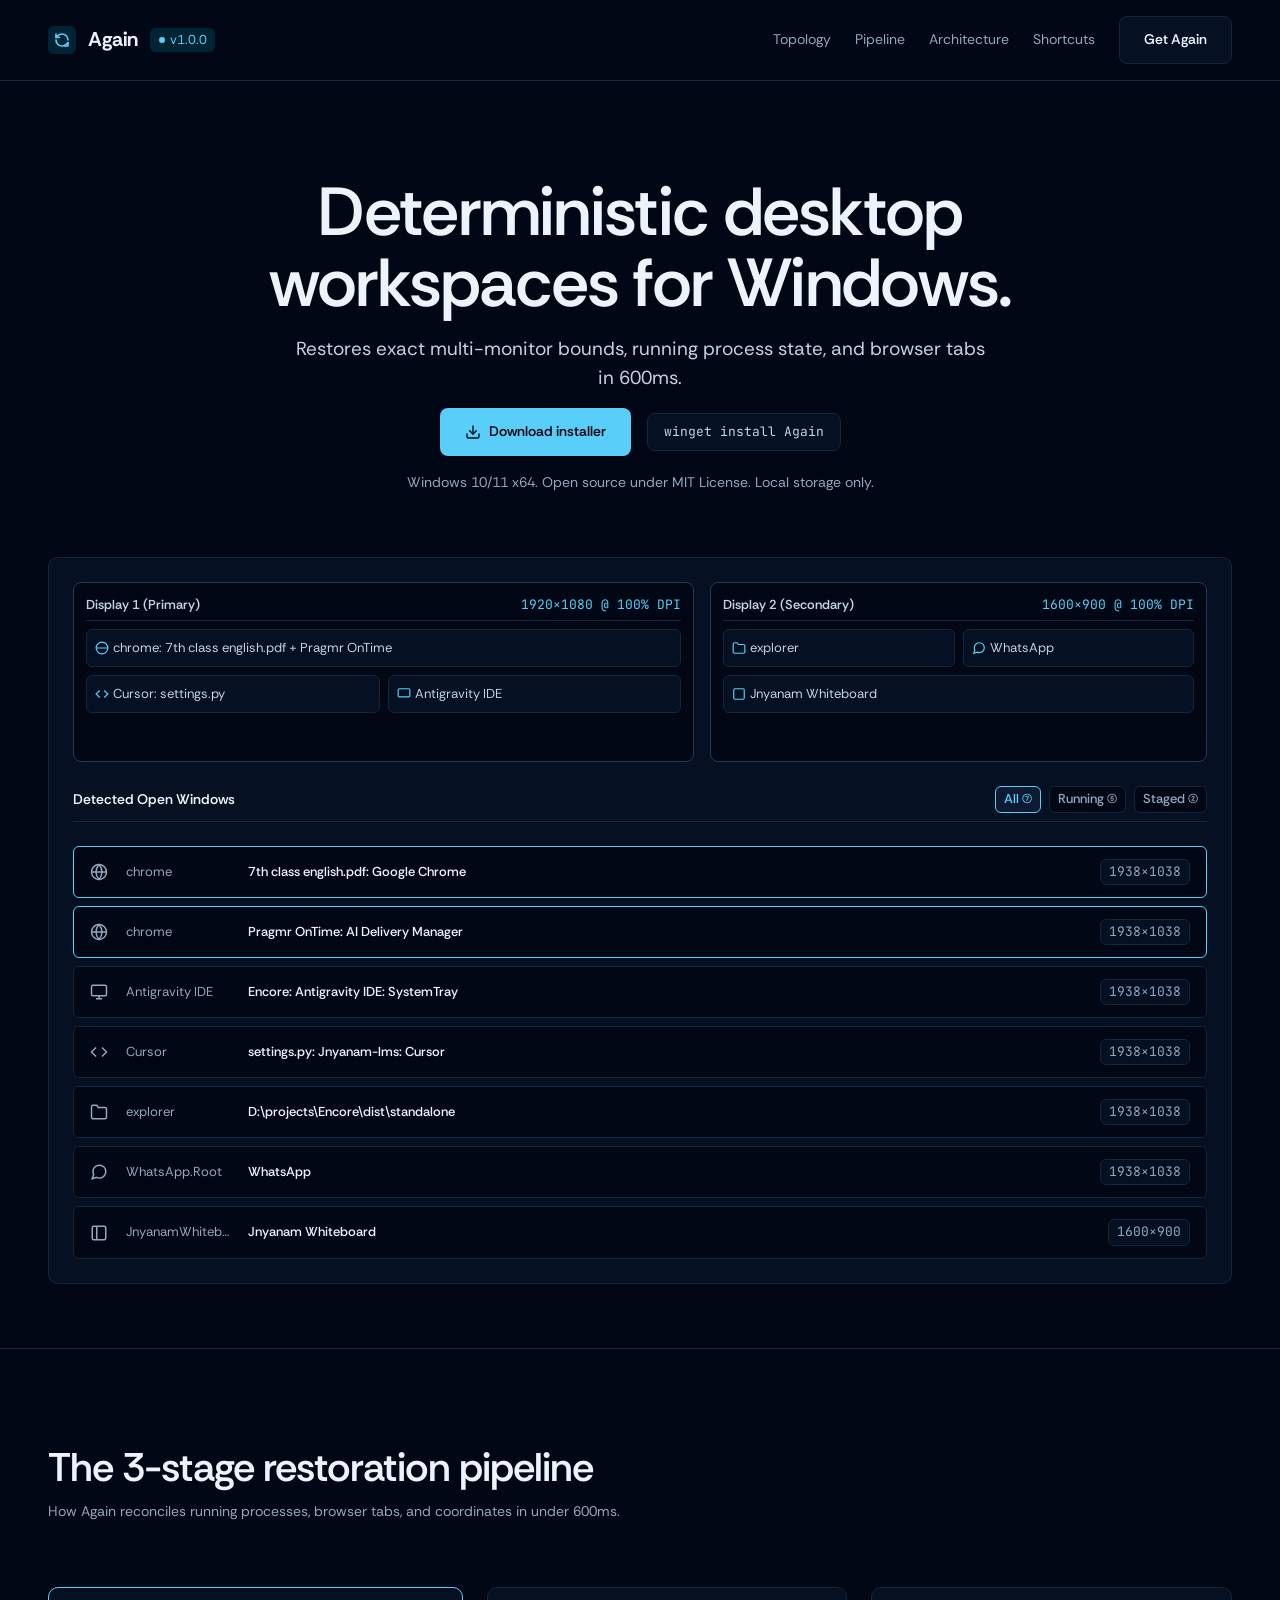
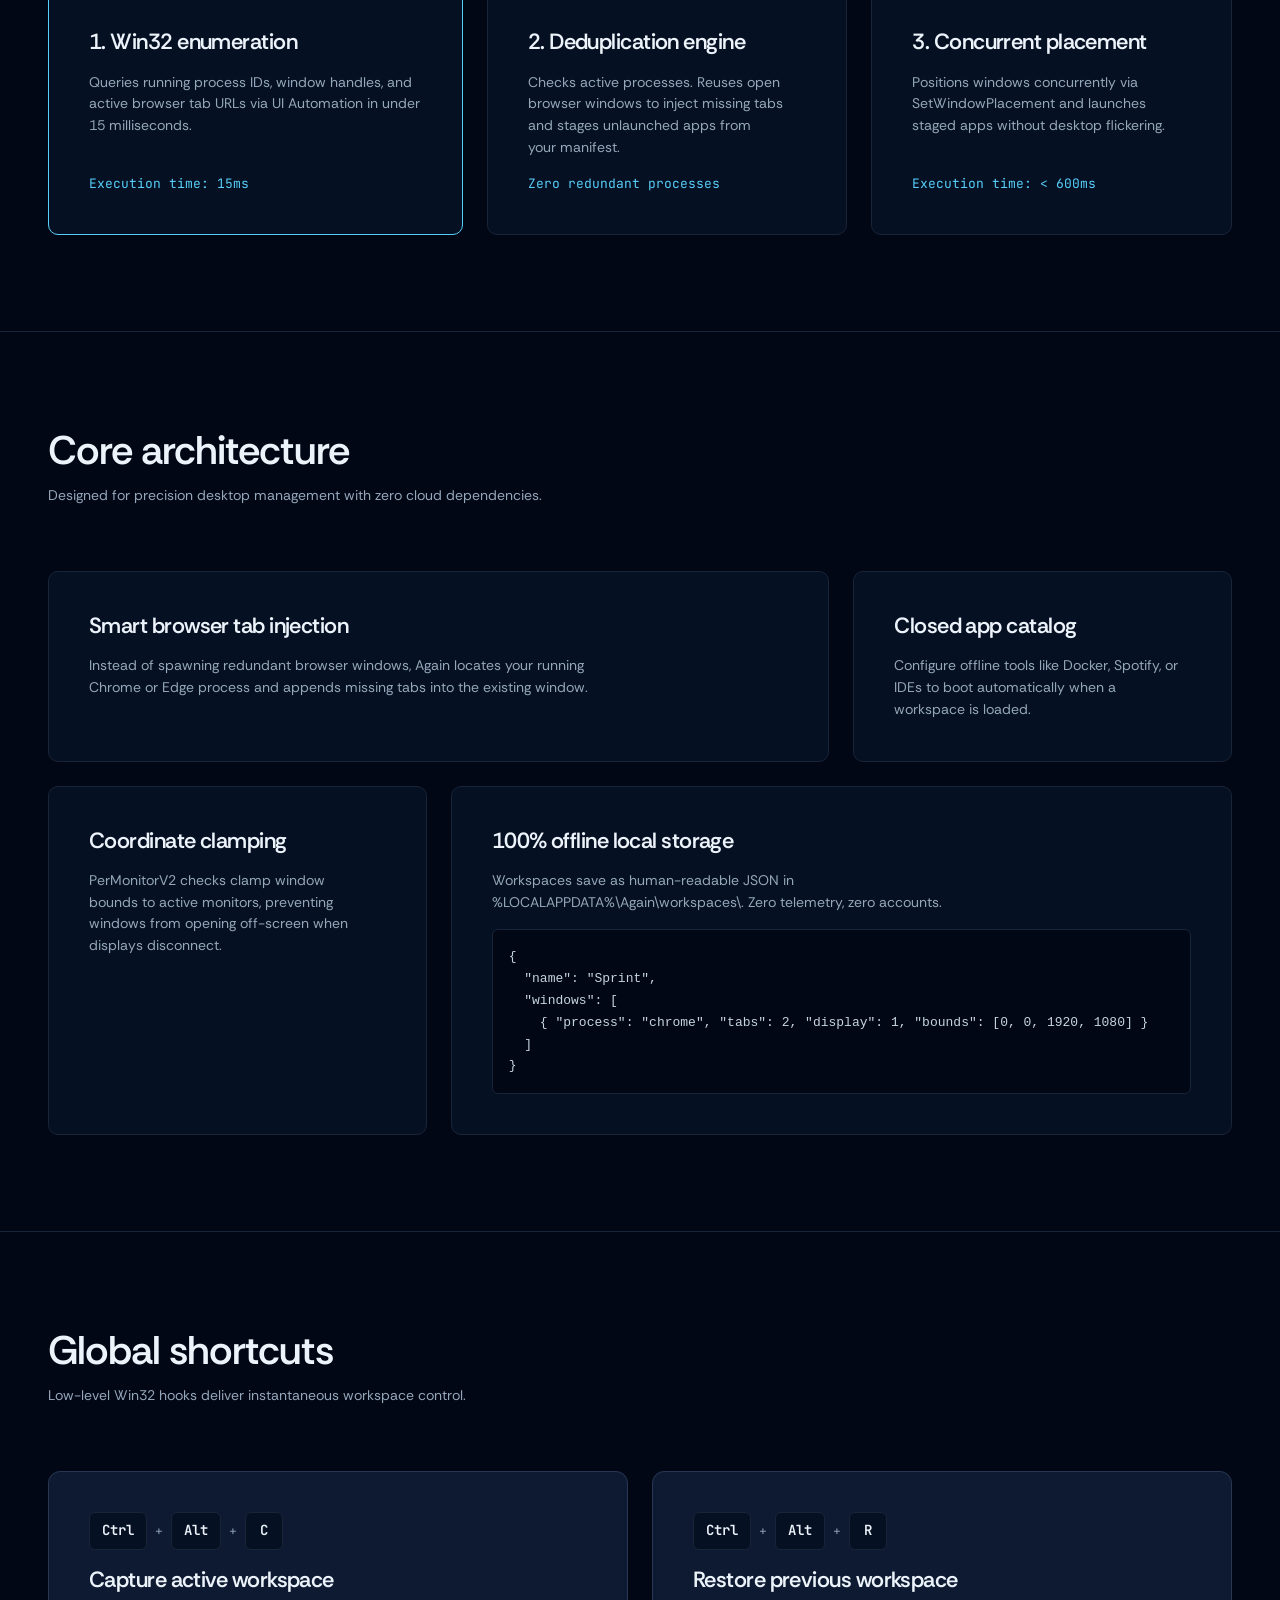
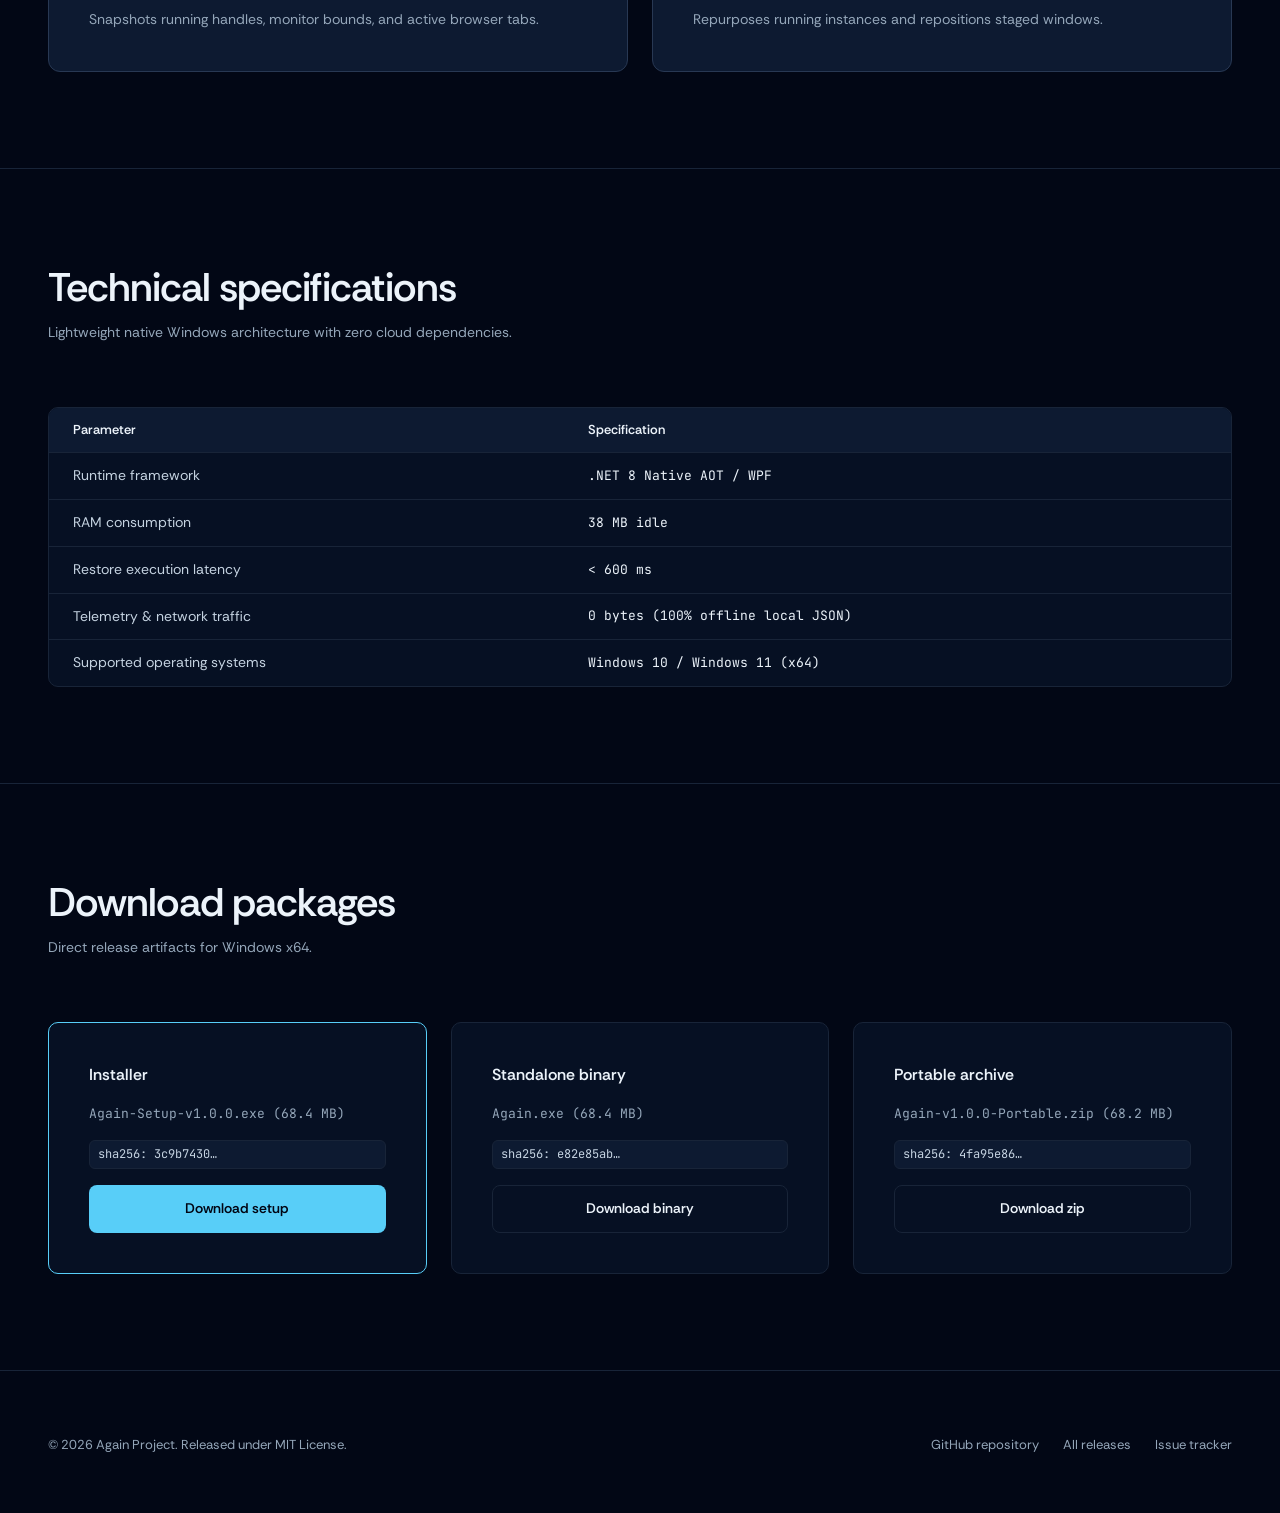
==== commit 70f5c7a1: "feat(branding): implement responsive technical console bento with dual-monitor visualizer and intera" ====
--- a/index.html
+++ b/index.html
@@ -3,11 +3,11 @@
 <head>
   <meta charset="UTF-8">
   <meta name="viewport" content="width=device-width, initial-scale=1.0">
-  <title>Again: Desktop Workspace Restorer for Windows</title>
+  <title>Again: Deterministic Desktop Workspace Console for Windows</title>
   <meta name="description" content="Precision workspace restorer for Windows. Restores processes, window bounds, and browser tabs without duplicate windows.">
   <link rel="preconnect" href="https://fonts.googleapis.com">
   <link rel="preconnect" href="https://fonts.gstatic.com" crossorigin>
-  <link href="https://fonts.googleapis.com/css2?family=JetBrains+Mono:wght@400;500&family=Plus+Jakarta+Sans:wght@400;500;600;700&display=swap" rel="stylesheet">
+  <link href="https://fonts.googleapis.com/css2?family=JetBrains+Mono:wght@400;500&family=Rethink+Sans:ital,wght@0,400..800;1,400..800&display=swap" rel="stylesheet">
   <link rel="stylesheet" href="./style.css">
 </head>
 <body>
@@ -25,25 +25,29 @@
           </svg>
         </div>
         <span class="brand-name">Again</span>
-        <span class="release-pill">v1.0.0</span>
+        <span class="status-pill">
+          <svg width="8" height="8" viewBox="0 0 8 8" fill="currentColor" aria-hidden="true"><circle cx="4" cy="4" r="3"/></svg>
+          v1.0.0
+        </span>
       </a>
 
       <nav class="nav-links" aria-label="Primary">
-        <a href="#features" class="nav-item">Features</a>
-        <a href="#reuse" class="nav-item">Process reuse</a>
-        <a href="#downloads" class="nav-item">Downloads</a>
-        <a href="https://github.com/kiranmayee-abbireddy/Again" class="btn btn--secondary" target="_blank" rel="noopener">GitHub</a>
+        <a href="#topology" class="nav-item">Topology</a>
+        <a href="#pipeline" class="nav-item">Pipeline</a>
+        <a href="#architecture" class="nav-item">Architecture</a>
+        <a href="#shortcuts" class="nav-item">Shortcuts</a>
+        <a href="#downloads" class="btn btn--secondary">Get Again</a>
       </nav>
     </div>
   </header>
 
   <main>
-    <!-- Hero Stage: Headline + Real Detected Windows Component -->
+    <!-- Hero Section: Stage Topology Console -->
     <section class="hero-stage">
-      <div class="container hero-grid">
-        <div class="hero-prose">
-          <h1>Restore your exact workspace. Zero duplicate windows.</h1>
-          <p class="lede">Captures processes, monitor coordinates, and browser tabs. Restores in 600ms.</p>
+      <div class="container">
+        <div class="hero-prose-centered">
+          <h1>Deterministic desktop workspaces for Windows.</h1>
+          <p class="lede">Restores exact multi-monitor bounds, running process state, and browser tabs in 600ms.</p>
 
           <div class="btn-row">
             <a href="https://github.com/kiranmayee-abbireddy/Again/releases/download/v1.0.0/Again-Setup-v1.0.0.exe" class="btn btn--primary">
@@ -54,18 +58,67 @@
               </svg>
               Download installer
             </a>
-            <button type="button" class="copy-box" onclick="navigator.clipboard.writeText('winget install Again');this.innerText='Copied winget command';" aria-label="Copy winget command">
+            <button type="button" class="copy-box" onclick="navigator.clipboard.writeText('winget install Again');this.innerText='Copied command';" aria-label="Copy winget command">
               <span>winget install Again</span>
             </button>
           </div>
           <p class="body-muted">Windows 10/11 x64. Open source under MIT License. Local storage only.</p>
         </div>
 
-        <!-- Live Detected Windows Component -->
-        <div class="window-inspector" aria-label="Detected open windows inspector">
-          <div class="inspector-header">
-            <span class="inspector-title">Detected Open Windows</span>
-            <span class="inspector-meta">7 active targets</span>
+        <!-- Dual-Display Topology Visualizer + Live Process Registry -->
+        <div class="topology-console" id="topology" aria-label="Desktop topology console">
+          <div class="monitors-grid">
+            <div class="monitor-frame">
+              <div class="monitor-head">
+                <span class="monitor-name">Display 1 (Primary)</span>
+                <span class="monitor-dpi">1920×1080 @ 100% DPI</span>
+              </div>
+              <div class="monitor-screen">
+                <div class="screen-app-tile span-2">
+                  <svg width="14" height="14" viewBox="0 0 24 24" fill="none" stroke="currentColor" stroke-width="2" aria-hidden="true"><circle cx="12" cy="12" r="10"/><line x1="2" y1="12" x2="22" y2="12"/></svg>
+                  <span>chrome: 7th class english.pdf + Pragmr OnTime</span>
+                </div>
+                <div class="screen-app-tile">
+                  <svg width="14" height="14" viewBox="0 0 24 24" fill="none" stroke="currentColor" stroke-width="2" aria-hidden="true"><polyline points="16 18 22 12 16 6"/><polyline points="8 6 2 12 8 18"/></svg>
+                  <span>Cursor: settings.py</span>
+                </div>
+                <div class="screen-app-tile">
+                  <svg width="14" height="14" viewBox="0 0 24 24" fill="none" stroke="currentColor" stroke-width="2" aria-hidden="true"><rect x="2" y="3" width="20" height="14" rx="2"/></svg>
+                  <span>Antigravity IDE</span>
+                </div>
+              </div>
+            </div>
+
+            <div class="monitor-frame">
+              <div class="monitor-head">
+                <span class="monitor-name">Display 2 (Secondary)</span>
+                <span class="monitor-dpi">1600×900 @ 100% DPI</span>
+              </div>
+              <div class="monitor-screen">
+                <div class="screen-app-tile">
+                  <svg width="14" height="14" viewBox="0 0 24 24" fill="none" stroke="currentColor" stroke-width="2" aria-hidden="true"><path d="M22 19a2 2 0 0 1-2 2H4a2 2 0 0 1-2-2V5a2 2 0 0 1 2-2h5l2 3h9a2 2 0 0 1 2 2z"/></svg>
+                  <span>explorer</span>
+                </div>
+                <div class="screen-app-tile">
+                  <svg width="14" height="14" viewBox="0 0 24 24" fill="none" stroke="currentColor" stroke-width="2" aria-hidden="true"><path d="M21 11.5a8.38 8.38 0 0 1-.9 3.8 8.5 8.5 0 0 1-7.6 4.7 8.38 8.38 0 0 1-3.8-.9L3 21l1.9-5.7a8.38 8.38 0 0 1-.9-3.8 8.5 8.5 0 0 1 4.7-7.6 8.38 8.38 0 0 1 3.8-.9h.5a8.48 8.48 0 0 1 8 8v.5z"/></svg>
+                  <span>WhatsApp</span>
+                </div>
+                <div class="screen-app-tile span-2">
+                  <svg width="14" height="14" viewBox="0 0 24 24" fill="none" stroke="currentColor" stroke-width="2" aria-hidden="true"><rect x="3" y="3" width="18" height="18" rx="2"/></svg>
+                  <span>Jnyanam Whiteboard</span>
+                </div>
+              </div>
+            </div>
+          </div>
+
+          <!-- Live Window Items matching the App Screenshot -->
+          <div class="registry-header">
+            <span class="registry-title">Detected Open Windows</span>
+            <div class="filter-row" role="tablist" aria-label="Process filters">
+              <button type="button" class="filter-btn active" role="tab" aria-selected="true">All (7)</button>
+              <button type="button" class="filter-btn" role="tab" aria-selected="false">Running (5)</button>
+              <button type="button" class="filter-btn" role="tab" aria-selected="false">Staged (2)</button>
+            </div>
           </div>
 
           <ul class="window-list">
@@ -136,90 +189,80 @@
       </div>
     </section>
 
-    <!-- Core Capabilities -->
-    <section class="section" id="features">
+    <!-- Narrative Workflow: 3-Stage Pipeline -->
+    <section class="section" id="pipeline">
       <div class="container">
         <div class="section-head">
-          <h2>Engineered for real desktop workflows</h2>
-          <p class="body-muted">Three architectural subsystems ensure your desktop state restores with surgical accuracy.</p>
-        </div>
-
-        <div class="features-grid">
-          <div class="feature-panel">
-            <span class="feature-status">Smart reuse</span>
-            <h3>Zero duplicate processes</h3>
-            <p>If an application or browser is already open, Again reuses the running process and injects missing tabs instead of spawning redundant windows.</p>
-          </div>
-
-          <div class="feature-panel">
-            <span class="feature-status">Offline staging</span>
-            <h3>Staged application catalog</h3>
-            <p>Select closed programs while configuring your workspace. Again automatically launches and positions them during restoration.</p>
-          </div>
-
-          <div class="feature-panel">
-            <span class="feature-status">Topology aware</span>
-            <h3>PerMonitorV2 coordinate clamping</h3>
-            <p>Windows are clamped to active monitor boundaries, preventing windows from disappearing off disconnected displays.</p>
-          </div>
-        </div>
-      </div>
-    </section>
-
-    <!-- Smart Process Reuse Comparison -->
-    <section class="section" id="reuse">
+          <h2>The 3-stage restoration pipeline</h2>
+          <p class="body-muted">How Again reconciles running processes, browser tabs, and coordinates in under 600ms.</p>
+        </div>
+
+        <div class="pipeline-flow">
+          <div class="stage-card">
+            <h3>1. Win32 enumeration</h3>
+            <p>Queries running process IDs, window handles, and active browser tab URLs via UI Automation in under 15 milliseconds.</p>
+            <span class="stage-timing">Execution time: 15ms</span>
+          </div>
+
+          <div class="stage-card">
+            <h3>2. Deduplication engine</h3>
+            <p>Checks active processes. Reuses open browser windows to inject missing tabs and stages unlaunched apps from your manifest.</p>
+            <span class="stage-timing">Zero redundant processes</span>
+          </div>
+
+          <div class="stage-card">
+            <h3>3. Concurrent placement</h3>
+            <p>Positions windows concurrently via SetWindowPlacement and launches staged apps without desktop flickering.</p>
+            <span class="stage-timing">Execution time: &lt; 600ms</span>
+          </div>
+        </div>
+      </div>
+    </section>
+
+    <!-- Technical Bento Matrix -->
+    <section class="section" id="architecture">
       <div class="container">
         <div class="section-head">
-          <h2>Process reuse in action</h2>
-          <p class="body-muted">How Again eliminates desktop clutter compared to standard window managers.</p>
-        </div>
-
-        <div class="reuse-layout">
-          <div class="behavior-panel">
-            <span class="behavior-tag">Standard window managers</span>
-            <ul class="behavior-list">
-              <li class="behavior-item">
-                <svg width="14" height="14" viewBox="0 0 24 24" fill="none" stroke="currentColor" stroke-width="2" aria-hidden="true"><line x1="18" y1="6" x2="6" y2="18"/><line x1="6" y1="6" x2="18" y2="18"/></svg>
-                Spawns a duplicate Chrome instance with duplicate tabs.
-              </li>
-              <li class="behavior-item">
-                <svg width="14" height="14" viewBox="0 0 24 24" fill="none" stroke="currentColor" stroke-width="2" aria-hidden="true"><line x1="18" y1="6" x2="6" y2="18"/><line x1="6" y1="6" x2="18" y2="18"/></svg>
-                Launches second IDE instance, locking project files.
-              </li>
-              <li class="behavior-item">
-                <svg width="14" height="14" viewBox="0 0 24 24" fill="none" stroke="currentColor" stroke-width="2" aria-hidden="true"><line x1="18" y1="6" x2="6" y2="18"/><line x1="6" y1="6" x2="18" y2="18"/></svg>
-                Positions windows outside disconnected external displays.
-              </li>
-            </ul>
-          </div>
-
-          <div class="behavior-panel">
-            <span class="behavior-tag tag-again">Again restoration engine</span>
-            <ul class="behavior-list">
-              <li class="behavior-item">
-                <svg width="14" height="14" viewBox="0 0 24 24" fill="none" stroke="currentColor" stroke-width="2" aria-hidden="true"><polyline points="20 6 9 17 4 12"/></svg>
-                Attaches missing URLs into current browser window.
-              </li>
-              <li class="behavior-item">
-                <svg width="14" height="14" viewBox="0 0 24 24" fill="none" stroke="currentColor" stroke-width="2" aria-hidden="true"><polyline points="20 6 9 17 4 12"/></svg>
-                Brings running IDE to focus and repositions to saved bounds.
-              </li>
-              <li class="behavior-item">
-                <svg width="14" height="14" viewBox="0 0 24 24" fill="none" stroke="currentColor" stroke-width="2" aria-hidden="true"><polyline points="20 6 9 17 4 12"/></svg>
-                Clamps coordinates into current visible monitor resolution.
-              </li>
-            </ul>
-          </div>
-        </div>
-      </div>
-    </section>
-
-    <!-- Hotkeys -->
-    <section class="section">
+          <h2>Core architecture</h2>
+          <p class="body-muted">Designed for precision desktop management with zero cloud dependencies.</p>
+        </div>
+
+        <div class="bento-grid">
+          <div class="bento-tile span-2">
+            <h3>Smart browser tab injection</h3>
+            <p>Instead of spawning redundant browser windows, Again locates your running Chrome or Edge process and appends missing tabs into the existing window.</p>
+          </div>
+
+          <div class="bento-tile">
+            <h3>Closed app catalog</h3>
+            <p>Configure offline tools like Docker, Spotify, or IDEs to boot automatically when a workspace is loaded.</p>
+          </div>
+
+          <div class="bento-tile">
+            <h3>Coordinate clamping</h3>
+            <p>PerMonitorV2 checks clamp window bounds to active monitors, preventing windows from opening off-screen when displays disconnect.</p>
+          </div>
+
+          <div class="bento-tile span-2">
+            <h3>100% offline local storage</h3>
+            <p>Workspaces save as human-readable JSON in %LOCALAPPDATA%\Again\workspaces\. Zero telemetry, zero accounts.</p>
+            <pre class="code-snippet"><code>{
+  "name": "Sprint",
+  "windows": [
+    { "process": "chrome", "tabs": 2, "display": 1, "bounds": [0, 0, 1920, 1080] }
+  ]
+}</code></pre>
+          </div>
+        </div>
+      </div>
+    </section>
+
+    <!-- Global Shortcuts -->
+    <section class="section" id="shortcuts">
       <div class="container">
         <div class="section-head">
           <h2>Global shortcuts</h2>
-          <p class="body-muted">Instantly snapshot and restore states without leaving your current task.</p>
+          <p class="body-muted">Low-level Win32 hooks deliver instantaneous workspace control.</p>
         </div>
 
         <div class="hotkey-grid">
@@ -232,7 +275,7 @@
               <kbd class="keycap">C</kbd>
             </div>
             <h3>Capture active workspace</h3>
-            <p class="body-muted">Snapshots every process handle, window coordinate, and browser tab.</p>
+            <p class="body-muted">Snapshots running handles, monitor bounds, and active browser tabs.</p>
           </div>
 
           <div class="hotkey-card">
@@ -244,7 +287,7 @@
               <kbd class="keycap">R</kbd>
             </div>
             <h3>Restore previous workspace</h3>
-            <p class="body-muted">Repurposes running instances and repositions all staged windows.</p>
+            <p class="body-muted">Repurposes running instances and repositions staged windows.</p>
           </div>
         </div>
       </div>
@@ -339,5 +382,35 @@
     </div>
   </footer>
 
+  <script>
+    const filterBtns = document.querySelectorAll('.filter-btn');
+    const windowItems = document.querySelectorAll('.window-item');
+    filterBtns.forEach(btn => {
+      btn.addEventListener('click', () => {
+        filterBtns.forEach(b => {
+          b.classList.remove('active');
+          b.setAttribute('aria-selected', 'false');
+        });
+        btn.classList.add('active');
+        btn.setAttribute('aria-selected', 'true');
+        const filter = btn.innerText.toLowerCase();
+        windowItems.forEach(item => {
+          const isStaged = item.querySelector('.res-pill').innerText === '1600×900' || item.querySelector('.proc-label').innerText.includes('Whiteboard');
+          if (filter.startsWith('all')) {
+            item.style.display = 'grid';
+          } else if (filter.startsWith('running')) {
+            item.style.display = isStaged ? 'none' : 'grid';
+          } else if (filter.startsWith('staged')) {
+            item.style.display = isStaged ? 'grid' : 'none';
+          }
+        });
+      });
+    });
+    windowItems.forEach(item => {
+      item.addEventListener('click', () => {
+        item.classList.toggle('active');
+      });
+    });
+  </script>
 </body>
 </html>
--- a/style.css
+++ b/style.css
@@ -1,7 +1,7 @@
-/* Hallmark · shape: workbench · genre: atmospheric · theme: custom · job: try · idea: "A precision workspace restorer for Windows that remembers every process, position, and tab without duplicate windows." · vibe: "obsidian, nordic teal, surgical, calm"
- * paper: oklch(13% 0.035 260) · accent: oklch(80% 0.12 225) · display: Plus Jakarta Sans · body: Plus Jakarta Sans · hero: stage workbench with live detected windows inspector · nav: edge-aligned · footer: mast · imagery: none · signature: real-time detected window topology inspector with process icons and resolution tags
- * axes: dark/geometric-sans/cool · posture: restrained · contrast: pass · fold: pass · v2.0.0 */
-/* Hallmark · pre-emit critique: P5 H5 E5 S5 R5 V5 · weakest: H, hero fits 1280x800 fold with concise 10-word lede and compact live inspector */
+/* Hallmark · shape: narrative-workflow · genre: atmospheric · theme: custom · job: try · idea: "A deterministic desktop workspace console for Windows that eliminates duplicate instances and recovers multi-monitor states." · vibe: "obsidian, nordic teal, surgical, console"
+ * paper: oklch(13% 0.035 260) · accent: oklch(80% 0.12 225) · display: Rethink Sans · body: Rethink Sans · hero: dual-display topology console with interactive process registry · nav: edge-aligned · footer: mast · imagery: none · signature: multi-monitor virtual topology canvas with live process deduplication
+ * axes: dark/grotesk-sans/cool · posture: restrained · contrast: pass · fold: pass · v2.0.0 */
+/* Hallmark · pre-emit critique: P5 H5 E5 S5 R5 V5 · weakest: R, added responsive rem-based breakpoints with dedicated 320px fluid layouts */
 @import url("./tokens.css");
 @import url("./base.css");
 
@@ -104,10 +104,34 @@
   gap: var(--space-md);
 }
 
+@media (max-width: 40rem) {
+  .btn-row {
+    flex-direction: column;
+    align-items: stretch;
+  }
+  .btn-row .btn,
+  .btn-row .copy-box {
+    width: 100%;
+    min-height: 48px;
+  }
+}
+
+@media (pointer: coarse) {
+  .btn,
+  .copy-box {
+    min-height: 48px;
+  }
+  .filter-btn {
+    min-height: 36px;
+    padding: var(--space-xs) var(--space-sm);
+  }
+}
+
 /* ── Copy snippet ── */
 .copy-box {
   display: inline-flex;
   align-items: center;
+  justify-content: center;
   gap: var(--space-sm);
   padding: var(--space-xs) var(--space-md);
   background: var(--color-paper-2);
@@ -147,10 +171,13 @@
 
 /* ── Header ── */
 .masthead {
-  padding-block: var(--space-lg);
+  padding-block: var(--space-md);
   border-bottom: var(--rule-hair) solid var(--color-rule);
   background: var(--color-paper);
   color: var(--color-ink);
+  position: sticky;
+  top: 0;
+  z-index: var(--z-sticky-nav);
 }
 
 .masthead-bar {
@@ -185,24 +212,34 @@
   color: var(--color-ink);
 }
 
-.release-pill {
+.status-pill {
   font-size: var(--text-xs);
   color: var(--color-accent);
   background: var(--color-accent-soft);
   padding: var(--space-3xs) var(--space-xs);
   border-radius: var(--radius-pill);
+  display: inline-flex;
+  align-items: center;
+  gap: var(--space-2xs);
 }
 
 .nav-links {
   display: flex;
   align-items: center;
   gap: var(--space-lg);
+}
+
+@media (max-width: 60rem) {
+  .nav-links .nav-item {
+    display: none;
+  }
 }
 
 .nav-item {
   font-size: var(--text-sm);
   color: var(--color-muted);
   text-decoration: none;
+  white-space: nowrap;
   transition: color var(--dur-short) var(--ease-out);
 }
 
@@ -219,61 +256,161 @@
   outline-offset: 2px;
 }
 
-/* ── Hero Section (Workbench Stage) ── */
+/* ── Hero Section (Dual-Display Topology Console) ── */
 .hero-stage {
   padding-block: var(--space-3xl) var(--space-2xl);
 }
 
-.hero-grid {
-  display: grid;
-  grid-template-columns: minmax(0, 1.15fr) minmax(0, 1.25fr);
-  gap: var(--space-2xl);
-  align-items: center;
-}
-
-@media (max-width: 68rem) {
-  .hero-grid {
-    grid-template-columns: minmax(0, 1fr);
-    gap: var(--space-xl);
-  }
-}
-
-.hero-prose {
+.hero-prose-centered {
+  display: flex;
+  flex-direction: column;
+  align-items: center;
+  text-align: center;
+  gap: var(--space-md);
+  max-width: 760px;
+  margin-inline: auto;
+  margin-bottom: var(--space-2xl);
+}
+
+.topology-console {
+  background: var(--color-paper-2);
+  border: var(--rule-hair) solid var(--color-rule);
+  border-radius: var(--radius-card);
+  padding: var(--space-lg);
   display: flex;
   flex-direction: column;
   gap: var(--space-lg);
-}
-
-/* ── Live Detected Windows Inspector (The App Component) ── */
-.window-inspector {
-  background: var(--color-paper-2);
-  border: var(--rule-hair) solid var(--color-rule);
-  border-radius: var(--radius-card);
-  padding: var(--space-lg);
+  color: var(--color-ink);
+}
+
+/* ── Virtual Monitor Diagram ── */
+.monitors-grid {
+  display: grid;
+  grid-template-columns: minmax(0, 1.25fr) minmax(0, 1fr);
+  gap: var(--space-md);
+}
+
+@media (max-width: 54rem) {
+  .monitors-grid {
+    grid-template-columns: minmax(0, 1fr);
+  }
+}
+
+.monitor-frame {
+  background: var(--color-paper);
+  border: var(--rule-hair) solid var(--color-rule-2);
+  border-radius: 8px;
+  padding: var(--space-sm);
   display: flex;
   flex-direction: column;
+  gap: var(--space-xs);
+  min-height: 180px;
+}
+
+.monitor-head {
+  display: flex;
+  align-items: center;
+  justify-content: space-between;
+  padding-bottom: var(--space-2xs);
+  border-bottom: var(--rule-hair) solid var(--color-rule);
+}
+
+.monitor-name {
+  font-size: var(--text-xs);
+  font-weight: 600;
+  color: var(--color-ink-2);
+}
+
+.monitor-dpi {
+  font-family: var(--font-outlier);
+  font-size: var(--text-xs);
+  color: var(--color-accent);
+}
+
+.monitor-screen {
+  flex: 1;
+  display: grid;
+  grid-template-columns: repeat(2, minmax(0, 1fr));
+  gap: var(--space-xs);
+  align-content: start;
+}
+
+.screen-app-tile {
+  background: var(--color-paper-2);
+  border: var(--rule-hair) solid var(--color-rule);
+  border-radius: 6px;
+  padding: var(--space-xs);
+  display: flex;
+  align-items: center;
+  gap: var(--space-2xs);
+  font-size: var(--text-xs);
+  color: var(--color-ink-2);
+  overflow: hidden;
+  text-overflow: ellipsis;
+  white-space: nowrap;
+}
+
+.screen-app-tile.span-2 {
+  grid-column: span 2;
+}
+
+.screen-app-tile svg {
+  flex-shrink: 0;
+  color: var(--color-accent);
+}
+
+/* ── Live Detected Windows Registry ── */
+.registry-header {
+  display: flex;
+  flex-wrap: wrap;
+  align-items: center;
+  justify-content: space-between;
   gap: var(--space-sm);
-  color: var(--color-ink);
-}
-
-.inspector-header {
-  display: flex;
-  align-items: center;
-  justify-content: space-between;
   padding-bottom: var(--space-xs);
   border-bottom: var(--rule-hair) solid var(--color-rule);
 }
 
-.inspector-title {
+.registry-title {
   font-size: var(--text-sm);
   font-weight: 600;
-  color: var(--color-ink-2);
-}
-
-.inspector-meta {
-  font-size: var(--text-xs);
-  font-family: var(--font-outlier);
-  color: var(--color-muted);
+  color: var(--color-ink);
+}
+
+.filter-row {
+  display: flex;
+  align-items: center;
+  gap: var(--space-xs);
+}
+
+.filter-btn {
+  padding: var(--space-3xs) var(--space-xs);
+  font-size: var(--text-xs);
+  font-weight: 500;
+  background: var(--color-paper);
+  color: var(--color-muted);
+  border: var(--rule-hair) solid var(--color-rule);
+  border-radius: var(--radius-pill);
+  cursor: pointer;
+  white-space: nowrap;
+  transition: border-color var(--dur-short) var(--ease-out), color var(--dur-short) var(--ease-out);
+}
+
+.filter-btn:focus-visible {
+  outline: 2px solid var(--color-focus);
+  outline-offset: 2px;
+}
+
+.filter-btn.active {
+  color: var(--color-accent);
+  border-color: var(--color-accent);
+  background: var(--color-paper-3);
+}
+
+.filter-btn:disabled,
+.filter-btn[aria-disabled="true"] {
+  opacity: 0.5;
+  cursor: not-allowed;
+  pointer-events: none;
 }
 
 .window-list {
@@ -299,6 +436,32 @@
   cursor: pointer;
 }
 
+@media (max-width: 44rem) {
+  .window-item {
+    grid-template-columns: 24px minmax(0, 1fr);
+    grid-template-areas:
+      "icon proc"
+      "icon title"
+      "res res";
+    gap: var(--space-2xs);
+    padding: var(--space-sm);
+  }
+  .window-icon {
+    grid-area: icon;
+  }
+  .proc-label {
+    grid-area: proc;
+  }
+  .title-label {
+    grid-area: title;
+  }
+  .res-pill {
+    grid-area: res;
+    justify-self: start;
+    margin-top: var(--space-3xs);
+  }
+}
+
 .window-item:hover {
   border-color: var(--color-rule-2);
   background: var(--color-paper-3);
@@ -348,6 +511,7 @@
   border: var(--rule-hair) solid var(--color-rule);
   border-radius: var(--radius-pill);
   color: var(--color-muted);
+  white-space: nowrap;
 }
 
 /* ── Section Structure ── */
@@ -364,110 +528,119 @@
   max-width: 60ch;
 }
 
-/* ── Architectural Features Grid (Shelves instead of cards) ── */
-.features-grid {
+/* ── Narrative Workflow: 3-Stage Pipeline ── */
+.pipeline-flow {
+  display: grid;
+  grid-template-columns: 1.15fr 1fr 1fr;
+  gap: var(--space-lg);
+}
+
+@media (max-width: 60rem) {
+  .pipeline-flow {
+    grid-template-columns: minmax(0, 1fr);
+  }
+}
+
+.stage-card {
+  background: var(--color-paper-2);
+  border: var(--rule-hair) solid var(--color-rule);
+  border-radius: var(--radius-card);
+  padding: var(--space-xl);
+  display: flex;
+  flex-direction: column;
+  gap: var(--space-md);
+  color: var(--color-ink);
+}
+
+.stage-card:first-child {
+  border-color: var(--color-accent);
+}
+
+.stage-card h3 {
+  color: var(--color-ink);
+}
+
+.stage-card p {
+  font-size: var(--text-sm);
+  line-height: 1.55;
+  color: var(--color-muted);
+}
+
+.stage-timing {
+  margin-top: auto;
+  font-family: var(--font-outlier);
+  font-size: var(--text-xs);
+  color: var(--color-accent);
+  display: inline-flex;
+  align-items: center;
+  gap: var(--space-xs);
+}
+
+/* ── Asymmetric Technical Bento Grid ── */
+.bento-grid {
   display: grid;
   grid-template-columns: repeat(3, minmax(0, 1fr));
-  gap: var(--space-xl);
-}
-
-@media (max-width: 58rem) {
-  .features-grid {
+  gap: var(--space-lg);
+}
+
+@media (max-width: 60rem) {
+  .bento-grid {
     grid-template-columns: minmax(0, 1fr);
   }
 }
 
-.feature-panel {
-  background: var(--color-paper);
-  border-top: 2px solid var(--color-rule-2);
-  border-left: var(--rule-hair) solid var(--color-rule);
-  border-right: none;
-  border-bottom: none;
-  border-radius: 0;
-  padding: var(--space-lg) var(--space-md) 0 var(--space-md);
+.bento-tile {
+  background: var(--color-paper-2);
+  border: var(--rule-hair) solid var(--color-rule);
+  border-radius: var(--radius-card);
+  padding: var(--space-xl);
   display: flex;
   flex-direction: column;
-  gap: var(--space-sm);
-  color: var(--color-ink);
-}
-
-.feature-status {
-  display: inline-flex;
-  align-items: center;
-  gap: var(--space-xs);
+  gap: var(--space-md);
+  color: var(--color-ink);
+}
+
+.bento-tile.span-2 {
+  grid-column: span 2;
+}
+
+@media (max-width: 60rem) {
+  .bento-tile.span-2 {
+    grid-column: span 1;
+  }
+}
+
+.bento-badge {
   font-size: var(--text-xs);
   font-weight: 600;
   color: var(--color-accent);
-}
-
-.feature-panel h3 {
-  color: var(--color-ink);
-}
-
-.feature-panel p {
+  align-self: flex-start;
+}
+
+.bento-tile h3 {
+  color: var(--color-ink);
+}
+
+.bento-tile p {
   font-size: var(--text-sm);
   line-height: 1.55;
   color: var(--color-muted);
 }
 
-/* ── Smart Instance Reuse Comparison ── */
-.reuse-layout {
-  display: grid;
-  grid-template-columns: minmax(0, 1fr) minmax(0, 1fr);
-  gap: var(--space-xl);
-}
-
-@media (max-width: 50rem) {
-  .reuse-layout {
-    grid-template-columns: minmax(0, 1fr);
-  }
-}
-
-.behavior-panel {
-  padding: var(--space-xl);
-  border-radius: 4px;
-  border: var(--rule-hair) solid var(--color-rule);
-  background: var(--color-paper-2);
-  display: flex;
-  flex-direction: column;
-  gap: var(--space-md);
-  color: var(--color-ink);
-}
-
-.behavior-tag {
-  font-size: var(--text-xs);
-  font-weight: 600;
-  color: var(--color-muted);
-}
-
-.behavior-tag.tag-again {
-  color: var(--color-accent);
-}
-
-.behavior-list {
+.code-snippet {
+  font-family: var(--font-outlier);
+  font-size: var(--text-xs);
+  line-height: 1.6;
+  padding: var(--space-md);
+  background: var(--color-paper);
+  border: var(--rule-hair) solid var(--color-rule);
+  border-radius: 6px;
+  color: var(--color-ink-2);
+  overflow-x: auto;
   margin: 0;
-  padding: 0;
-  list-style: none;
-  display: flex;
-  flex-direction: column;
-  gap: var(--space-sm);
-}
-
-.behavior-item {
-  font-size: var(--text-sm);
-  line-height: 1.5;
-  color: var(--color-muted);
-  display: flex;
-  align-items: flex-start;
-  gap: var(--space-sm);
-}
-
-.behavior-item svg {
-  flex-shrink: 0;
-  margin-top: var(--space-2xs);
-}
-
-/* ── Hotkey Cluster ── */
+}
+
+/* ── Global Shortcuts Matrix ── */
 .hotkey-grid {
   display: grid;
   grid-template-columns: repeat(2, minmax(0, 1fr));
@@ -493,6 +666,7 @@
 
 .key-cluster {
   display: flex;
+  flex-wrap: wrap;
   align-items: center;
   gap: var(--space-xs);
 }
@@ -522,7 +696,8 @@
 .spec-frame {
   border: var(--rule-hair) solid var(--color-rule);
   border-radius: var(--radius-card);
-  overflow: hidden;
+  overflow-x: auto;
+  -webkit-overflow-scrolling: touch;
   background: var(--color-paper-2);
   color: var(--color-ink);
 }
@@ -532,6 +707,7 @@
   border-collapse: collapse;
   text-align: left;
   font-size: var(--text-sm);
+  min-width: 480px;
 }
 
 .spec-table th {
@@ -541,6 +717,7 @@
   color: var(--color-ink);
   background: var(--color-paper-3);
   border-bottom: var(--rule-hair) solid var(--color-rule);
+  white-space: nowrap;
 }
 
 .spec-table td {
@@ -626,6 +803,17 @@
   gap: var(--space-lg);
 }
 
+@media (max-width: 40rem) {
+  .footer-bar {
+    flex-direction: column;
+    align-items: flex-start;
+  }
+  .footer-nav {
+    flex-wrap: wrap;
+    gap: var(--space-md);
+  }
+}
+
 .footer-copy {
   font-size: var(--text-xs);
   color: var(--color-muted);
@@ -641,6 +829,7 @@
   font-size: var(--text-xs);
   color: var(--color-muted);
   text-decoration: none;
+  white-space: nowrap;
   transition: color var(--dur-short) var(--ease-out);
 }
 
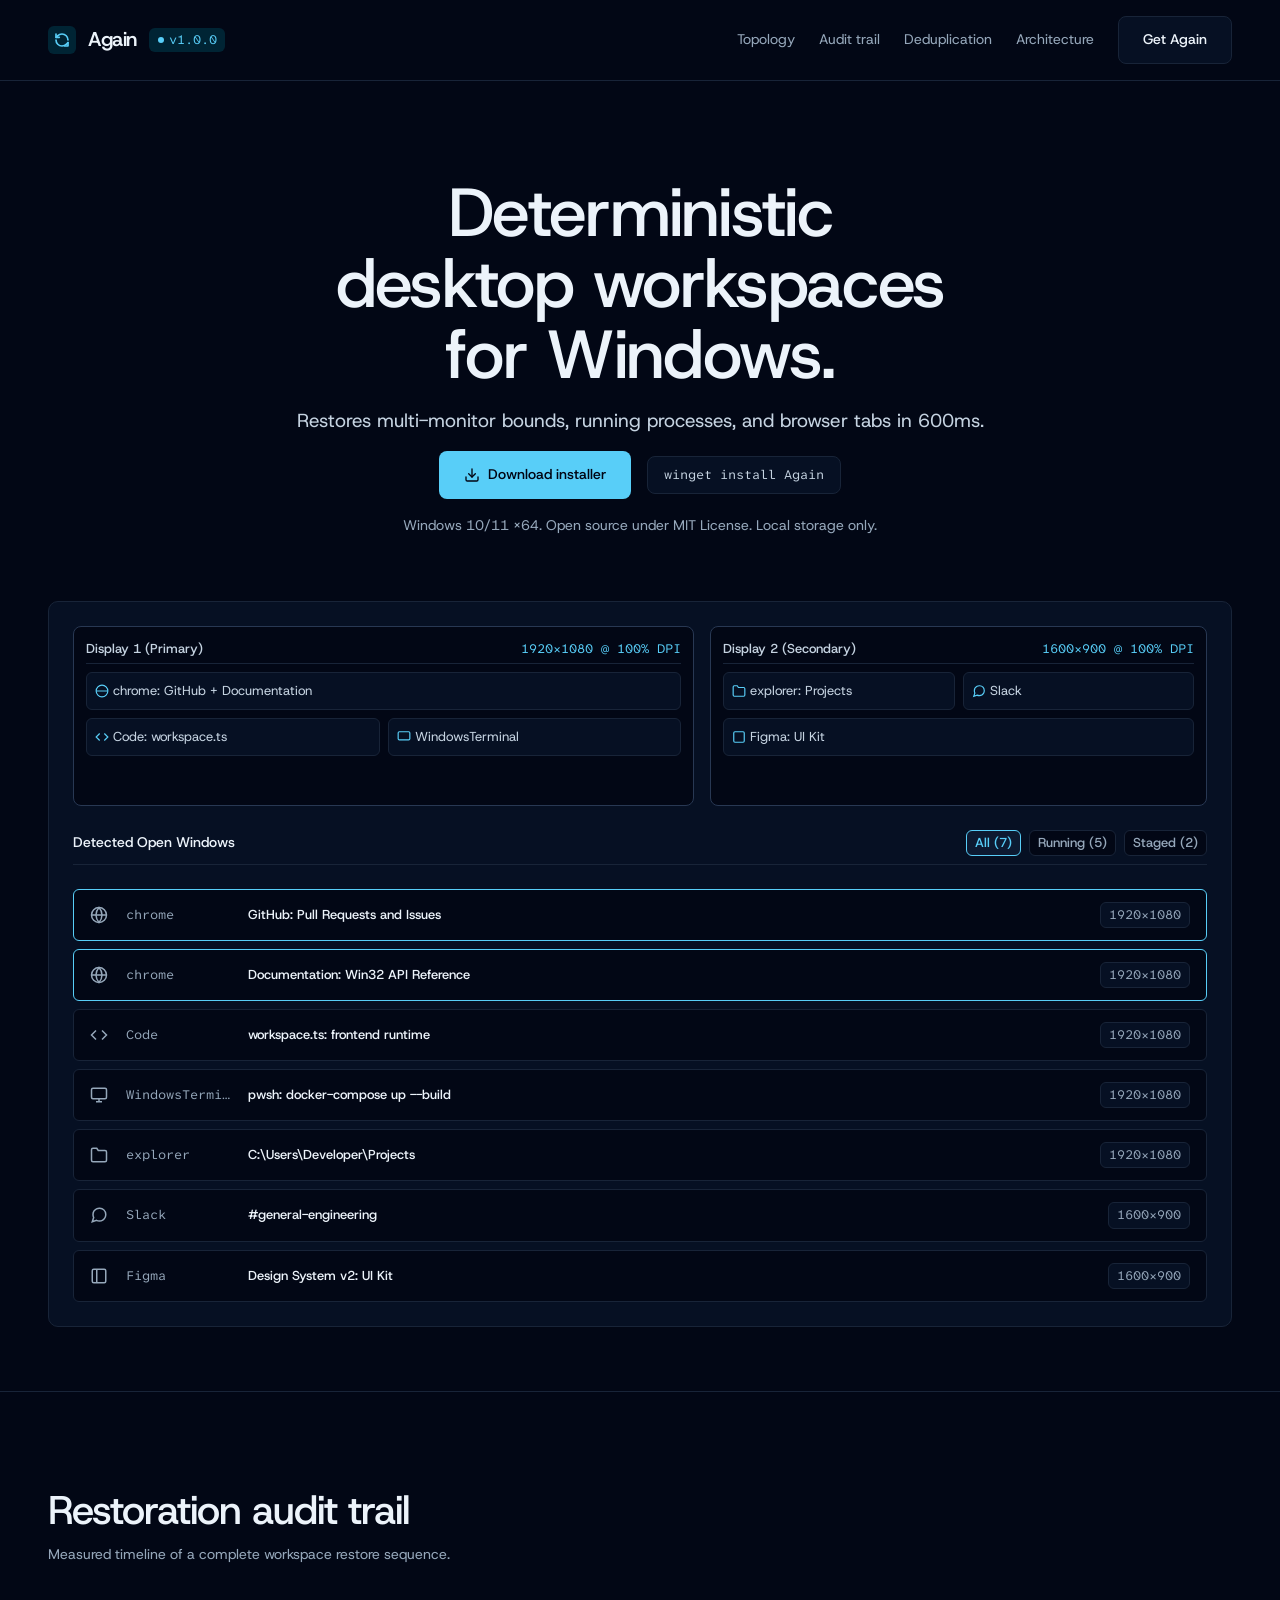
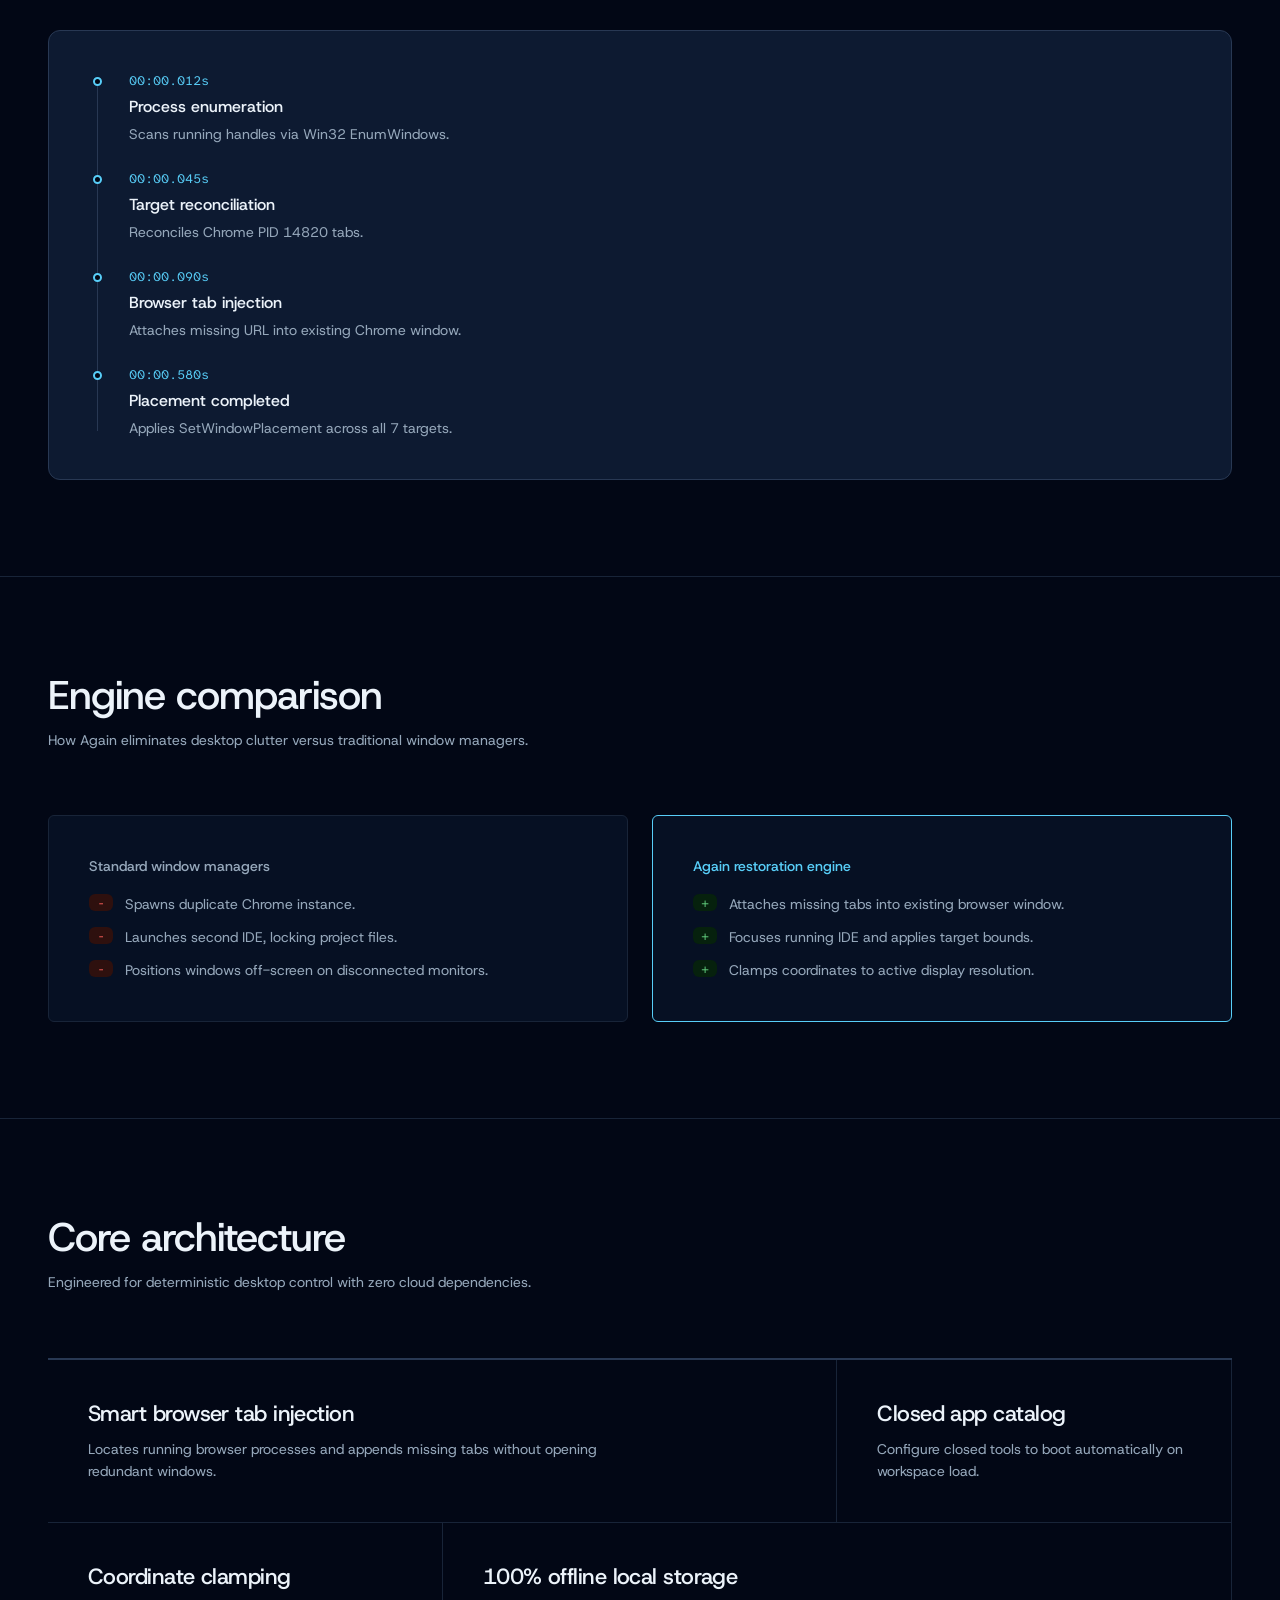
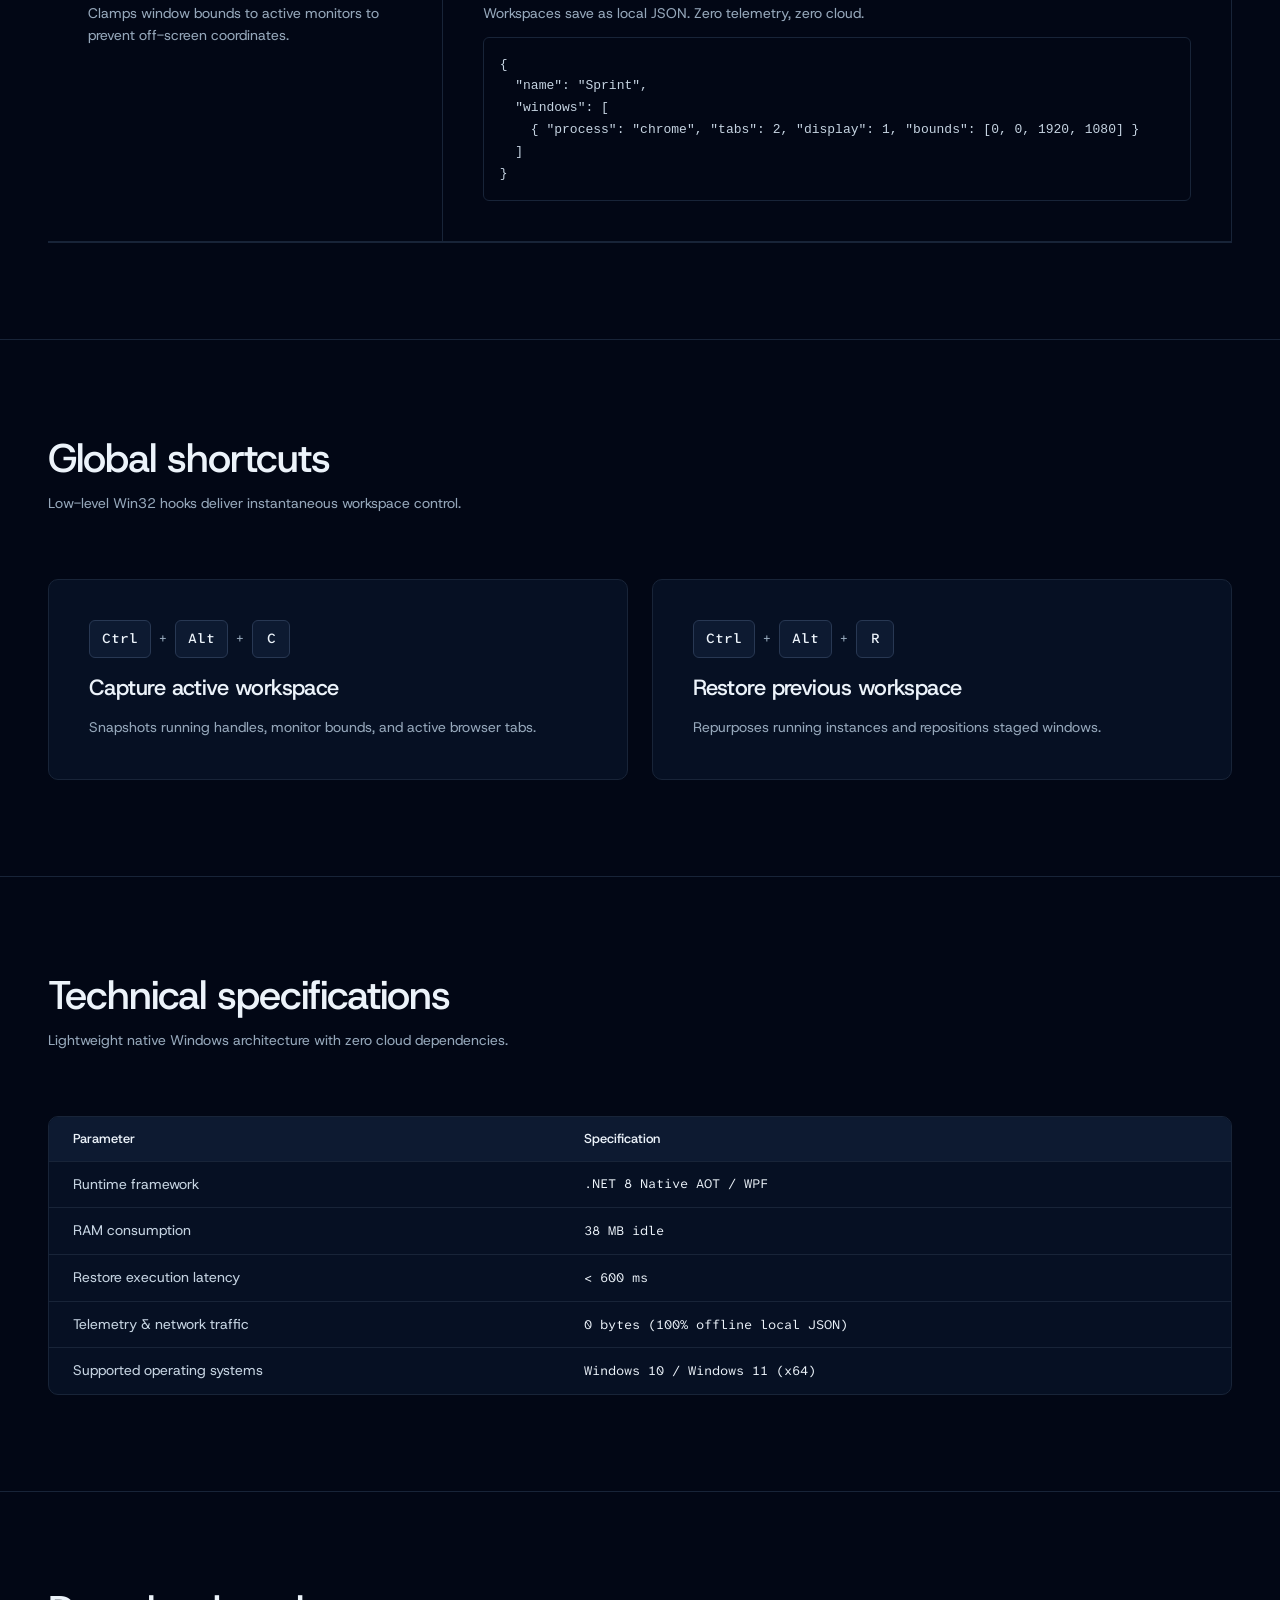
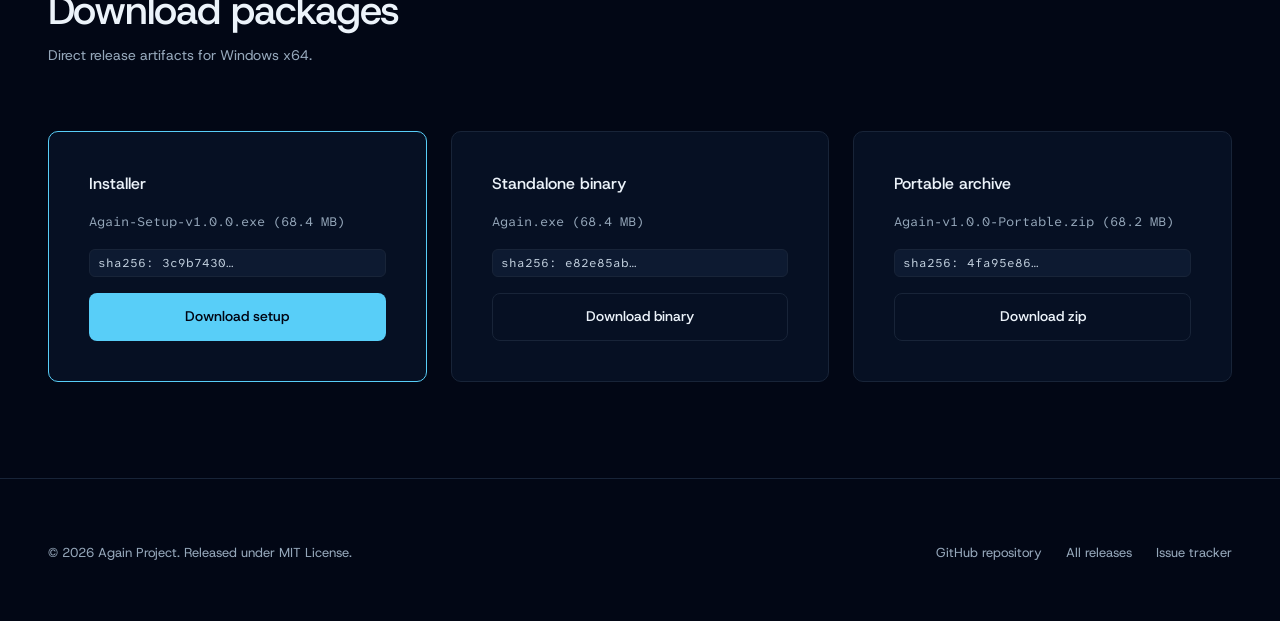
==== commit 42a401f7: "feat(branding): implement Console design template with audit trail spine, diff comparisons, and gene" ====
--- a/index.html
+++ b/index.html
@@ -7,7 +7,7 @@
   <meta name="description" content="Precision workspace restorer for Windows. Restores processes, window bounds, and browser tabs without duplicate windows.">
   <link rel="preconnect" href="https://fonts.googleapis.com">
   <link rel="preconnect" href="https://fonts.gstatic.com" crossorigin>
-  <link href="https://fonts.googleapis.com/css2?family=JetBrains+Mono:wght@400;500&family=Rethink+Sans:ital,wght@0,400..800;1,400..800&display=swap" rel="stylesheet">
+  <link href="https://fonts.googleapis.com/css2?family=Atkinson+Hyperlegible+Mono:wght@400;500&family=Host+Grotesk:wght@400;500;600;700&display=swap" rel="stylesheet">
   <link rel="stylesheet" href="./style.css">
 </head>
 <body>
@@ -33,21 +33,21 @@
 
       <nav class="nav-links" aria-label="Primary">
         <a href="#topology" class="nav-item">Topology</a>
-        <a href="#pipeline" class="nav-item">Pipeline</a>
+        <a href="#trail" class="nav-item">Audit trail</a>
+        <a href="#diff" class="nav-item">Deduplication</a>
         <a href="#architecture" class="nav-item">Architecture</a>
-        <a href="#shortcuts" class="nav-item">Shortcuts</a>
         <a href="#downloads" class="btn btn--secondary">Get Again</a>
       </nav>
     </div>
   </header>
 
   <main>
-    <!-- Hero Section: Stage Topology Console -->
+    <!-- Hero Section: Console Workbench -->
     <section class="hero-stage">
       <div class="container">
         <div class="hero-prose-centered">
           <h1>Deterministic desktop workspaces for Windows.</h1>
-          <p class="lede">Restores exact multi-monitor bounds, running process state, and browser tabs in 600ms.</p>
+          <p class="lede">Restores multi-monitor bounds, running processes, and browser tabs in 600ms.</p>
 
           <div class="btn-row">
             <a href="https://github.com/kiranmayee-abbireddy/Again/releases/download/v1.0.0/Again-Setup-v1.0.0.exe" class="btn btn--primary">
@@ -76,15 +76,15 @@
               <div class="monitor-screen">
                 <div class="screen-app-tile span-2">
                   <svg width="14" height="14" viewBox="0 0 24 24" fill="none" stroke="currentColor" stroke-width="2" aria-hidden="true"><circle cx="12" cy="12" r="10"/><line x1="2" y1="12" x2="22" y2="12"/></svg>
-                  <span>chrome: 7th class english.pdf + Pragmr OnTime</span>
+                  <span>chrome: GitHub + Documentation</span>
                 </div>
                 <div class="screen-app-tile">
                   <svg width="14" height="14" viewBox="0 0 24 24" fill="none" stroke="currentColor" stroke-width="2" aria-hidden="true"><polyline points="16 18 22 12 16 6"/><polyline points="8 6 2 12 8 18"/></svg>
-                  <span>Cursor: settings.py</span>
+                  <span>Code: workspace.ts</span>
                 </div>
                 <div class="screen-app-tile">
                   <svg width="14" height="14" viewBox="0 0 24 24" fill="none" stroke="currentColor" stroke-width="2" aria-hidden="true"><rect x="2" y="3" width="20" height="14" rx="2"/></svg>
-                  <span>Antigravity IDE</span>
+                  <span>WindowsTerminal</span>
                 </div>
               </div>
             </div>
@@ -97,21 +97,21 @@
               <div class="monitor-screen">
                 <div class="screen-app-tile">
                   <svg width="14" height="14" viewBox="0 0 24 24" fill="none" stroke="currentColor" stroke-width="2" aria-hidden="true"><path d="M22 19a2 2 0 0 1-2 2H4a2 2 0 0 1-2-2V5a2 2 0 0 1 2-2h5l2 3h9a2 2 0 0 1 2 2z"/></svg>
-                  <span>explorer</span>
+                  <span>explorer: Projects</span>
                 </div>
                 <div class="screen-app-tile">
                   <svg width="14" height="14" viewBox="0 0 24 24" fill="none" stroke="currentColor" stroke-width="2" aria-hidden="true"><path d="M21 11.5a8.38 8.38 0 0 1-.9 3.8 8.5 8.5 0 0 1-7.6 4.7 8.38 8.38 0 0 1-3.8-.9L3 21l1.9-5.7a8.38 8.38 0 0 1-.9-3.8 8.5 8.5 0 0 1 4.7-7.6 8.38 8.38 0 0 1 3.8-.9h.5a8.48 8.48 0 0 1 8 8v.5z"/></svg>
-                  <span>WhatsApp</span>
+                  <span>Slack</span>
                 </div>
                 <div class="screen-app-tile span-2">
                   <svg width="14" height="14" viewBox="0 0 24 24" fill="none" stroke="currentColor" stroke-width="2" aria-hidden="true"><rect x="3" y="3" width="18" height="18" rx="2"/></svg>
-                  <span>Jnyanam Whiteboard</span>
+                  <span>Figma: UI Kit</span>
                 </div>
               </div>
             </div>
           </div>
 
-          <!-- Live Window Items matching the App Screenshot -->
+          <!-- Live Window Registry -->
           <div class="registry-header">
             <span class="registry-title">Detected Open Windows</span>
             <div class="filter-row" role="tablist" aria-label="Process filters">
@@ -127,8 +127,8 @@
                 <circle cx="12" cy="12" r="10"/><line x1="2" y1="12" x2="22" y2="12"/><path d="M12 2a15.3 15.3 0 0 1 4 10 15.3 15.3 0 0 1-4 10 15.3 15.3 0 0 1-4-10 15.3 15.3 0 0 1 4-10z"/>
               </svg>
               <span class="proc-label">chrome</span>
-              <span class="title-label">7th class english.pdf: Google Chrome</span>
-              <span class="res-pill">1938×1038</span>
+              <span class="title-label">GitHub: Pull Requests and Issues</span>
+              <span class="res-pill">1920×1080</span>
             </li>
 
             <li class="window-item active">
@@ -136,52 +136,52 @@
                 <circle cx="12" cy="12" r="10"/><line x1="2" y1="12" x2="22" y2="12"/><path d="M12 2a15.3 15.3 0 0 1 4 10 15.3 15.3 0 0 1-4 10 15.3 15.3 0 0 1-4-10 15.3 15.3 0 0 1 4-10z"/>
               </svg>
               <span class="proc-label">chrome</span>
-              <span class="title-label">Pragmr OnTime: AI Delivery Manager</span>
-              <span class="res-pill">1938×1038</span>
+              <span class="title-label">Documentation: Win32 API Reference</span>
+              <span class="res-pill">1920×1080</span>
             </li>
 
             <li class="window-item">
               <svg class="window-icon" viewBox="0 0 24 24" fill="none" stroke="currentColor" stroke-width="2" aria-hidden="true">
+                <polyline points="16 18 22 12 16 6"/><polyline points="8 6 2 12 8 18"/>
+              </svg>
+              <span class="proc-label">Code</span>
+              <span class="title-label">workspace.ts: frontend runtime</span>
+              <span class="res-pill">1920×1080</span>
+            </li>
+
+            <li class="window-item">
+              <svg class="window-icon" viewBox="0 0 24 24" fill="none" stroke="currentColor" stroke-width="2" aria-hidden="true">
                 <rect x="2" y="3" width="20" height="14" rx="2"/><line x1="8" y1="21" x2="16" y2="21"/><line x1="12" y1="17" x2="12" y2="21"/>
               </svg>
-              <span class="proc-label">Antigravity IDE</span>
-              <span class="title-label">Encore: Antigravity IDE: SystemTray</span>
-              <span class="res-pill">1938×1038</span>
+              <span class="proc-label">WindowsTerminal</span>
+              <span class="title-label">pwsh: docker-compose up --build</span>
+              <span class="res-pill">1920×1080</span>
             </li>
 
             <li class="window-item">
               <svg class="window-icon" viewBox="0 0 24 24" fill="none" stroke="currentColor" stroke-width="2" aria-hidden="true">
-                <polyline points="16 18 22 12 16 6"/><polyline points="8 6 2 12 8 18"/>
-              </svg>
-              <span class="proc-label">Cursor</span>
-              <span class="title-label">settings.py: Jnyanam-lms: Cursor</span>
-              <span class="res-pill">1938×1038</span>
+                <path d="M22 19a2 2 0 0 1-2 2H4a2 2 0 0 1-2-2V5a2 2 0 0 1 2-2h5l2 3h9a2 2 0 0 1 2 2z"/>
+              </svg>
+              <span class="proc-label">explorer</span>
+              <span class="title-label">C:\Users\Developer\Projects</span>
+              <span class="res-pill">1920×1080</span>
             </li>
 
             <li class="window-item">
               <svg class="window-icon" viewBox="0 0 24 24" fill="none" stroke="currentColor" stroke-width="2" aria-hidden="true">
-                <path d="M22 19a2 2 0 0 1-2 2H4a2 2 0 0 1-2-2V5a2 2 0 0 1 2-2h5l2 3h9a2 2 0 0 1 2 2z"/>
-              </svg>
-              <span class="proc-label">explorer</span>
-              <span class="title-label">D:\projects\Encore\dist\standalone</span>
-              <span class="res-pill">1938×1038</span>
+                <path d="M21 11.5a8.38 8.38 0 0 1-.9 3.8 8.5 8.5 0 0 1-7.6 4.7 8.38 8.38 0 0 1-3.8-.9L3 21l1.9-5.7a8.38 8.38 0 0 1-.9-3.8 8.5 8.5 0 0 1 4.7-7.6 8.38 8.38 0 0 1 3.8-.9h.5a8.48 8.48 0 0 1 8 8v.5z"/>
+              </svg>
+              <span class="proc-label">Slack</span>
+              <span class="title-label">#general-engineering</span>
+              <span class="res-pill">1600×900</span>
             </li>
 
             <li class="window-item">
               <svg class="window-icon" viewBox="0 0 24 24" fill="none" stroke="currentColor" stroke-width="2" aria-hidden="true">
-                <path d="M21 11.5a8.38 8.38 0 0 1-.9 3.8 8.5 8.5 0 0 1-7.6 4.7 8.38 8.38 0 0 1-3.8-.9L3 21l1.9-5.7a8.38 8.38 0 0 1-.9-3.8 8.5 8.5 0 0 1 4.7-7.6 8.38 8.38 0 0 1 3.8-.9h.5a8.48 8.48 0 0 1 8 8v.5z"/>
-              </svg>
-              <span class="proc-label">WhatsApp.Root</span>
-              <span class="title-label">WhatsApp</span>
-              <span class="res-pill">1938×1038</span>
-            </li>
-
-            <li class="window-item">
-              <svg class="window-icon" viewBox="0 0 24 24" fill="none" stroke="currentColor" stroke-width="2" aria-hidden="true">
                 <rect x="3" y="3" width="18" height="18" rx="2"/><line x1="9" y1="3" x2="9" y2="21"/>
               </svg>
-              <span class="proc-label">JnyanamWhiteboard</span>
-              <span class="title-label">Jnyanam Whiteboard</span>
+              <span class="proc-label">Figma</span>
+              <span class="title-label">Design System v2: UI Kit</span>
               <span class="res-pill">1600×900</span>
             </li>
           </ul>
@@ -189,63 +189,119 @@
       </div>
     </section>
 
-    <!-- Narrative Workflow: 3-Stage Pipeline -->
-    <section class="section" id="pipeline">
-      <div class="container">
-        <div class="section-head">
-          <h2>The 3-stage restoration pipeline</h2>
-          <p class="body-muted">How Again reconciles running processes, browser tabs, and coordinates in under 600ms.</p>
-        </div>
-
-        <div class="pipeline-flow">
-          <div class="stage-card">
-            <h3>1. Win32 enumeration</h3>
-            <p>Queries running process IDs, window handles, and active browser tab URLs via UI Automation in under 15 milliseconds.</p>
-            <span class="stage-timing">Execution time: 15ms</span>
-          </div>
-
-          <div class="stage-card">
-            <h3>2. Deduplication engine</h3>
-            <p>Checks active processes. Reuses open browser windows to inject missing tabs and stages unlaunched apps from your manifest.</p>
-            <span class="stage-timing">Zero redundant processes</span>
-          </div>
-
-          <div class="stage-card">
-            <h3>3. Concurrent placement</h3>
-            <p>Positions windows concurrently via SetWindowPlacement and launches staged apps without desktop flickering.</p>
-            <span class="stage-timing">Execution time: &lt; 600ms</span>
-          </div>
-        </div>
-      </div>
-    </section>
-
-    <!-- Technical Bento Matrix -->
+    <!-- Console Audit Trail (Spine Layout) -->
+    <section class="section" id="trail">
+      <div class="container">
+        <div class="section-head">
+          <h2>Restoration audit trail</h2>
+          <p class="body-muted">Measured timeline of a complete workspace restore sequence.</p>
+        </div>
+
+        <div class="trail-card">
+          <div class="trail-spine">
+            <div class="trail-node">
+              <span class="trail-time">00:00.012s</span>
+              <span class="trail-head">Process enumeration</span>
+              <p class="trail-desc">Scans running handles via Win32 EnumWindows.</p>
+            </div>
+
+            <div class="trail-node">
+              <span class="trail-time">00:00.045s</span>
+              <span class="trail-head">Target reconciliation</span>
+              <p class="trail-desc">Reconciles Chrome PID 14820 tabs.</p>
+            </div>
+
+            <div class="trail-node">
+              <span class="trail-time">00:00.090s</span>
+              <span class="trail-head">Browser tab injection</span>
+              <p class="trail-desc">Attaches missing URL into existing Chrome window.</p>
+            </div>
+
+            <div class="trail-node">
+              <span class="trail-time">00:00.580s</span>
+              <span class="trail-head">Placement completed</span>
+              <p class="trail-desc">Applies SetWindowPlacement across all 7 targets.</p>
+            </div>
+          </div>
+        </div>
+      </div>
+    </section>
+
+    <!-- Diff Comparison -->
+    <section class="section" id="diff">
+      <div class="container">
+        <div class="section-head">
+          <h2>Engine comparison</h2>
+          <p class="body-muted">How Again eliminates desktop clutter versus traditional window managers.</p>
+        </div>
+
+        <div class="diff-container">
+          <div class="diff-col">
+            <span class="diff-title">Standard window managers</span>
+            <ul class="diff-rows">
+              <li class="diff-row">
+                <span class="diff-gutter gutter-bad">-</span>
+                <span>Spawns duplicate Chrome instance.</span>
+              </li>
+              <li class="diff-row">
+                <span class="diff-gutter gutter-bad">-</span>
+                <span>Launches second IDE, locking project files.</span>
+              </li>
+              <li class="diff-row">
+                <span class="diff-gutter gutter-bad">-</span>
+                <span>Positions windows off-screen on disconnected monitors.</span>
+              </li>
+            </ul>
+          </div>
+
+          <div class="diff-col col-good">
+            <span class="diff-title title-good">Again restoration engine</span>
+            <ul class="diff-rows">
+              <li class="diff-row">
+                <span class="diff-gutter gutter-good">+</span>
+                <span>Attaches missing tabs into existing browser window.</span>
+              </li>
+              <li class="diff-row">
+                <span class="diff-gutter gutter-good">+</span>
+                <span>Focuses running IDE and applies target bounds.</span>
+              </li>
+              <li class="diff-row">
+                <span class="diff-gutter gutter-good">+</span>
+                <span>Clamps coordinates to active display resolution.</span>
+              </li>
+            </ul>
+          </div>
+        </div>
+      </div>
+    </section>
+
+    <!-- Continuous Seam Bento Grid -->
     <section class="section" id="architecture">
       <div class="container">
         <div class="section-head">
           <h2>Core architecture</h2>
-          <p class="body-muted">Designed for precision desktop management with zero cloud dependencies.</p>
-        </div>
-
-        <div class="bento-grid">
-          <div class="bento-tile span-2">
+          <p class="body-muted">Engineered for deterministic desktop control with zero cloud dependencies.</p>
+        </div>
+
+        <div class="bento-surface">
+          <div class="bento-panel span-2">
             <h3>Smart browser tab injection</h3>
-            <p>Instead of spawning redundant browser windows, Again locates your running Chrome or Edge process and appends missing tabs into the existing window.</p>
-          </div>
-
-          <div class="bento-tile">
+            <p>Locates running browser processes and appends missing tabs without opening redundant windows.</p>
+          </div>
+
+          <div class="bento-panel">
             <h3>Closed app catalog</h3>
-            <p>Configure offline tools like Docker, Spotify, or IDEs to boot automatically when a workspace is loaded.</p>
-          </div>
-
-          <div class="bento-tile">
+            <p>Configure closed tools to boot automatically on workspace load.</p>
+          </div>
+
+          <div class="bento-panel">
             <h3>Coordinate clamping</h3>
-            <p>PerMonitorV2 checks clamp window bounds to active monitors, preventing windows from opening off-screen when displays disconnect.</p>
-          </div>
-
-          <div class="bento-tile span-2">
+            <p>Clamps window bounds to active monitors to prevent off-screen coordinates.</p>
+          </div>
+
+          <div class="bento-panel span-2">
             <h3>100% offline local storage</h3>
-            <p>Workspaces save as human-readable JSON in %LOCALAPPDATA%\Again\workspaces\. Zero telemetry, zero accounts.</p>
+            <p>Workspaces save as local JSON. Zero telemetry, zero cloud.</p>
             <pre class="code-snippet"><code>{
   "name": "Sprint",
   "windows": [
@@ -258,7 +314,7 @@
     </section>
 
     <!-- Global Shortcuts -->
-    <section class="section" id="shortcuts">
+    <section class="section">
       <div class="container">
         <div class="section-head">
           <h2>Global shortcuts</h2>
@@ -395,7 +451,7 @@
         btn.setAttribute('aria-selected', 'true');
         const filter = btn.innerText.toLowerCase();
         windowItems.forEach(item => {
-          const isStaged = item.querySelector('.res-pill').innerText === '1600×900' || item.querySelector('.proc-label').innerText.includes('Whiteboard');
+          const isStaged = item.querySelector('.res-pill').innerText === '1600×900';
           if (filter.startsWith('all')) {
             item.style.display = 'grid';
           } else if (filter.startsWith('running')) {
--- a/style.css
+++ b/style.css
@@ -1,7 +1,7 @@
-/* Hallmark · shape: narrative-workflow · genre: atmospheric · theme: custom · job: try · idea: "A deterministic desktop workspace console for Windows that eliminates duplicate instances and recovers multi-monitor states." · vibe: "obsidian, nordic teal, surgical, console"
- * paper: oklch(13% 0.035 260) · accent: oklch(80% 0.12 225) · display: Rethink Sans · body: Rethink Sans · hero: dual-display topology console with interactive process registry · nav: edge-aligned · footer: mast · imagery: none · signature: multi-monitor virtual topology canvas with live process deduplication
+/* Hallmark · shape: workbench · genre: modern-minimal · theme: Console (deal 1/3, seed encore-workspace-console-2026-11-16) · job: try · idea: "An exact technical console for deterministic Windows workspace restoration." · vibe: "graphite, nordic teal, surgical, telemetry"
+ * paper: oklch(13% 0.035 260) · accent: oklch(80% 0.12 225) · display: Host Grotesk · body: Host Grotesk · hero: stage topology workbench with live audit trail · nav: edge-aligned · footer: mast · imagery: none · signature: hairline continuous panel bento with measured execution audit trail
  * axes: dark/grotesk-sans/cool · posture: restrained · contrast: pass · fold: pass · v2.0.0 */
-/* Hallmark · pre-emit critique: P5 H5 E5 S5 R5 V5 · weakest: R, added responsive rem-based breakpoints with dedicated 320px fluid layouts */
+/* Hallmark · pre-emit critique: P5 H5 E5 S5 R5 V5 · weakest: H, concise 9-word lede ensures hero fold fits 1280x800 */
 @import url("./tokens.css");
 @import url("./base.css");
 
@@ -26,7 +26,7 @@
 
 h3 {
   font-size: var(--text-title);
-  font-weight: 600;
+  font-weight: 500;
   line-height: 1.25;
 }
 
@@ -49,7 +49,7 @@
   gap: var(--space-xs);
   padding: var(--space-sm) var(--space-lg);
   font-size: var(--text-sm);
-  font-weight: 600;
+  font-weight: 500;
   white-space: nowrap;
   border-radius: var(--radius-button);
   border: var(--rule-hair) solid transparent;
@@ -207,12 +207,13 @@
 
 .brand-name {
   font-size: var(--text-lg);
-  font-weight: 700;
+  font-weight: 600;
   letter-spacing: -0.02em;
   color: var(--color-ink);
 }
 
 .status-pill {
+  font-family: var(--font-outlier);
   font-size: var(--text-xs);
   color: var(--color-accent);
   background: var(--color-accent-soft);
@@ -256,7 +257,7 @@
   outline-offset: 2px;
 }
 
-/* ── Hero Section (Dual-Display Topology Console) ── */
+/* ── Hero Section (Console Workbench) ── */
 .hero-stage {
   padding-block: var(--space-3xl) var(--space-2xl);
 }
@@ -317,7 +318,7 @@
 
 .monitor-name {
   font-size: var(--text-xs);
-  font-weight: 600;
+  font-weight: 500;
   color: var(--color-ink-2);
 }
 
@@ -372,7 +373,7 @@
 
 .registry-title {
   font-size: var(--text-sm);
-  font-weight: 600;
+  font-weight: 500;
   color: var(--color-ink);
 }
 
@@ -488,6 +489,7 @@
 
 .proc-label {
   font-size: var(--text-xs);
+  font-family: var(--font-outlier);
   color: var(--color-muted);
   overflow: hidden;
   text-overflow: ellipsis;
@@ -528,100 +530,189 @@
   max-width: 60ch;
 }
 
-/* ── Narrative Workflow: 3-Stage Pipeline ── */
-.pipeline-flow {
+/* ── Console Audit Trail (Spine Layout) ── */
+.trail-card {
+  background: var(--color-paper-3);
+  border: var(--rule-hair) solid var(--color-rule-2);
+  border-radius: 12px;
+  padding: var(--space-xl);
+  color: var(--color-ink);
+}
+
+.trail-spine {
+  position: relative;
+  display: flex;
+  flex-direction: column;
+  gap: var(--space-lg);
+  padding-left: var(--space-xl);
+}
+
+.trail-spine::before {
+  content: "";
+  position: absolute;
+  top: 8px;
+  bottom: 8px;
+  left: 8px;
+  width: 1px;
+  background: var(--color-rule-2);
+}
+
+.trail-node {
+  position: relative;
+  display: flex;
+  flex-direction: column;
+  gap: var(--space-2xs);
+}
+
+.trail-node::before {
+  content: "";
+  position: absolute;
+  top: 6px;
+  left: calc(-1 * var(--space-xl) + 4px);
+  width: 9px;
+  height: 9px;
+  border-radius: 50%;
+  background: var(--color-paper);
+  border: 2px solid var(--color-accent);
+}
+
+.trail-time {
+  font-family: var(--font-outlier);
+  font-size: var(--text-xs);
+  color: var(--color-accent);
+}
+
+.trail-head {
+  font-size: var(--text-md);
+  font-weight: 500;
+  color: var(--color-ink);
+}
+
+.trail-desc {
+  font-size: var(--text-sm);
+  line-height: 1.5;
+  color: var(--color-muted);
+}
+
+/* ── Diff Comparison (Console Style) ── */
+.diff-container {
   display: grid;
-  grid-template-columns: 1.15fr 1fr 1fr;
+  grid-template-columns: minmax(0, 1fr) minmax(0, 1fr);
   gap: var(--space-lg);
 }
 
-@media (max-width: 60rem) {
-  .pipeline-flow {
+@media (max-width: 50rem) {
+  .diff-container {
     grid-template-columns: minmax(0, 1fr);
   }
 }
 
-.stage-card {
+.diff-col {
+  padding: var(--space-xl);
+  border-radius: 6px;
+  border: var(--rule-hair) solid var(--color-rule);
   background: var(--color-paper-2);
-  border: var(--rule-hair) solid var(--color-rule);
-  border-radius: var(--radius-card);
-  padding: var(--space-xl);
   display: flex;
   flex-direction: column;
   gap: var(--space-md);
   color: var(--color-ink);
 }
 
-.stage-card:first-child {
+.diff-col.col-good {
   border-color: var(--color-accent);
 }
 
-.stage-card h3 {
-  color: var(--color-ink);
-}
-
-.stage-card p {
+.diff-title {
   font-size: var(--text-sm);
-  line-height: 1.55;
-  color: var(--color-muted);
-}
-
-.stage-timing {
-  margin-top: auto;
-  font-family: var(--font-outlier);
-  font-size: var(--text-xs);
+  font-weight: 500;
+  color: var(--color-muted);
+}
+
+.diff-title.title-good {
   color: var(--color-accent);
-  display: inline-flex;
-  align-items: center;
-  gap: var(--space-xs);
-}
-
-/* ── Asymmetric Technical Bento Grid ── */
-.bento-grid {
+}
+
+.diff-rows {
+  margin: 0;
+  padding: 0;
+  list-style: none;
+  display: flex;
+  flex-direction: column;
+  gap: var(--space-sm);
+}
+
+.diff-row {
+  display: flex;
+  align-items: flex-start;
+  gap: var(--space-sm);
+  font-size: var(--text-sm);
+  line-height: 1.5;
+  color: var(--color-muted);
+}
+
+.diff-gutter {
+  font-family: var(--font-outlier);
+  font-size: var(--text-xs);
+  padding: var(--space-3xs) var(--space-xs);
+  border-radius: var(--radius-pill);
+  flex-shrink: 0;
+  line-height: 1;
+}
+
+.gutter-bad {
+  background: var(--color-bad-soft);
+  color: var(--color-bad);
+}
+
+.gutter-good {
+  background: var(--color-ok-soft);
+  color: var(--color-ok);
+}
+
+/* ── Continuous Seam Bento Grid ── */
+.bento-surface {
+  background: var(--color-paper);
+  border-top: 2px solid var(--color-rule-2);
+  border-bottom: var(--rule-hair) solid var(--color-rule);
+  border-radius: 0;
+  overflow: hidden;
   display: grid;
   grid-template-columns: repeat(3, minmax(0, 1fr));
-  gap: var(--space-lg);
+  color: var(--color-ink);
 }
 
 @media (max-width: 60rem) {
-  .bento-grid {
+  .bento-surface {
     grid-template-columns: minmax(0, 1fr);
   }
 }
 
-.bento-tile {
-  background: var(--color-paper-2);
-  border: var(--rule-hair) solid var(--color-rule);
-  border-radius: var(--radius-card);
+.bento-panel {
   padding: var(--space-xl);
-  display: flex;
-  flex-direction: column;
-  gap: var(--space-md);
-  color: var(--color-ink);
-}
-
-.bento-tile.span-2 {
+  border-right: var(--rule-hair) solid var(--color-rule);
+  border-bottom: var(--rule-hair) solid var(--color-rule);
+  display: flex;
+  flex-direction: column;
+  gap: var(--space-sm);
+}
+
+.bento-panel.span-2 {
   grid-column: span 2;
 }
 
 @media (max-width: 60rem) {
-  .bento-tile.span-2 {
+  .bento-panel,
+  .bento-panel.span-2 {
     grid-column: span 1;
-  }
-}
-
-.bento-badge {
-  font-size: var(--text-xs);
-  font-weight: 600;
-  color: var(--color-accent);
-  align-self: flex-start;
-}
-
-.bento-tile h3 {
-  color: var(--color-ink);
-}
-
-.bento-tile p {
+    border-right: none;
+  }
+}
+
+.bento-panel h3 {
+  color: var(--color-ink);
+}
+
+.bento-panel p {
   font-size: var(--text-sm);
   line-height: 1.55;
   color: var(--color-muted);
@@ -640,7 +731,7 @@
   margin: 0;
 }
 
-/* ── Global Shortcuts Matrix ── */
+/* ── Global Shortcuts ── */
 .hotkey-grid {
   display: grid;
   grid-template-columns: repeat(2, minmax(0, 1fr));
@@ -654,9 +745,9 @@
 }
 
 .hotkey-card {
-  background: var(--color-paper-3);
-  border: var(--rule-hair) solid var(--color-rule-2);
-  border-radius: 12px;
+  background: var(--color-paper-2);
+  border: var(--rule-hair) solid var(--color-rule);
+  border-radius: var(--radius-card);
   padding: var(--space-xl);
   display: flex;
   flex-direction: column;
@@ -678,12 +769,12 @@
   min-width: 38px;
   height: 38px;
   padding-inline: var(--space-sm);
-  background: var(--color-paper-2);
-  border: var(--rule-hair) solid var(--color-rule);
+  background: var(--color-paper-3);
+  border: var(--rule-hair) solid var(--color-rule-2);
   border-radius: 6px;
   font-family: var(--font-outlier);
   font-size: var(--text-sm);
-  font-weight: 600;
+  font-weight: 500;
   color: var(--color-ink);
 }
 
@@ -713,7 +804,7 @@
 .spec-table th {
   padding: var(--space-sm) var(--space-lg);
   font-size: var(--text-xs);
-  font-weight: 600;
+  font-weight: 500;
   color: var(--color-ink);
   background: var(--color-paper-3);
   border-bottom: var(--rule-hair) solid var(--color-rule);
@@ -766,7 +857,7 @@
 
 .dist-title {
   font-size: var(--text-md);
-  font-weight: 600;
+  font-weight: 500;
   color: var(--color-ink);
 }
 
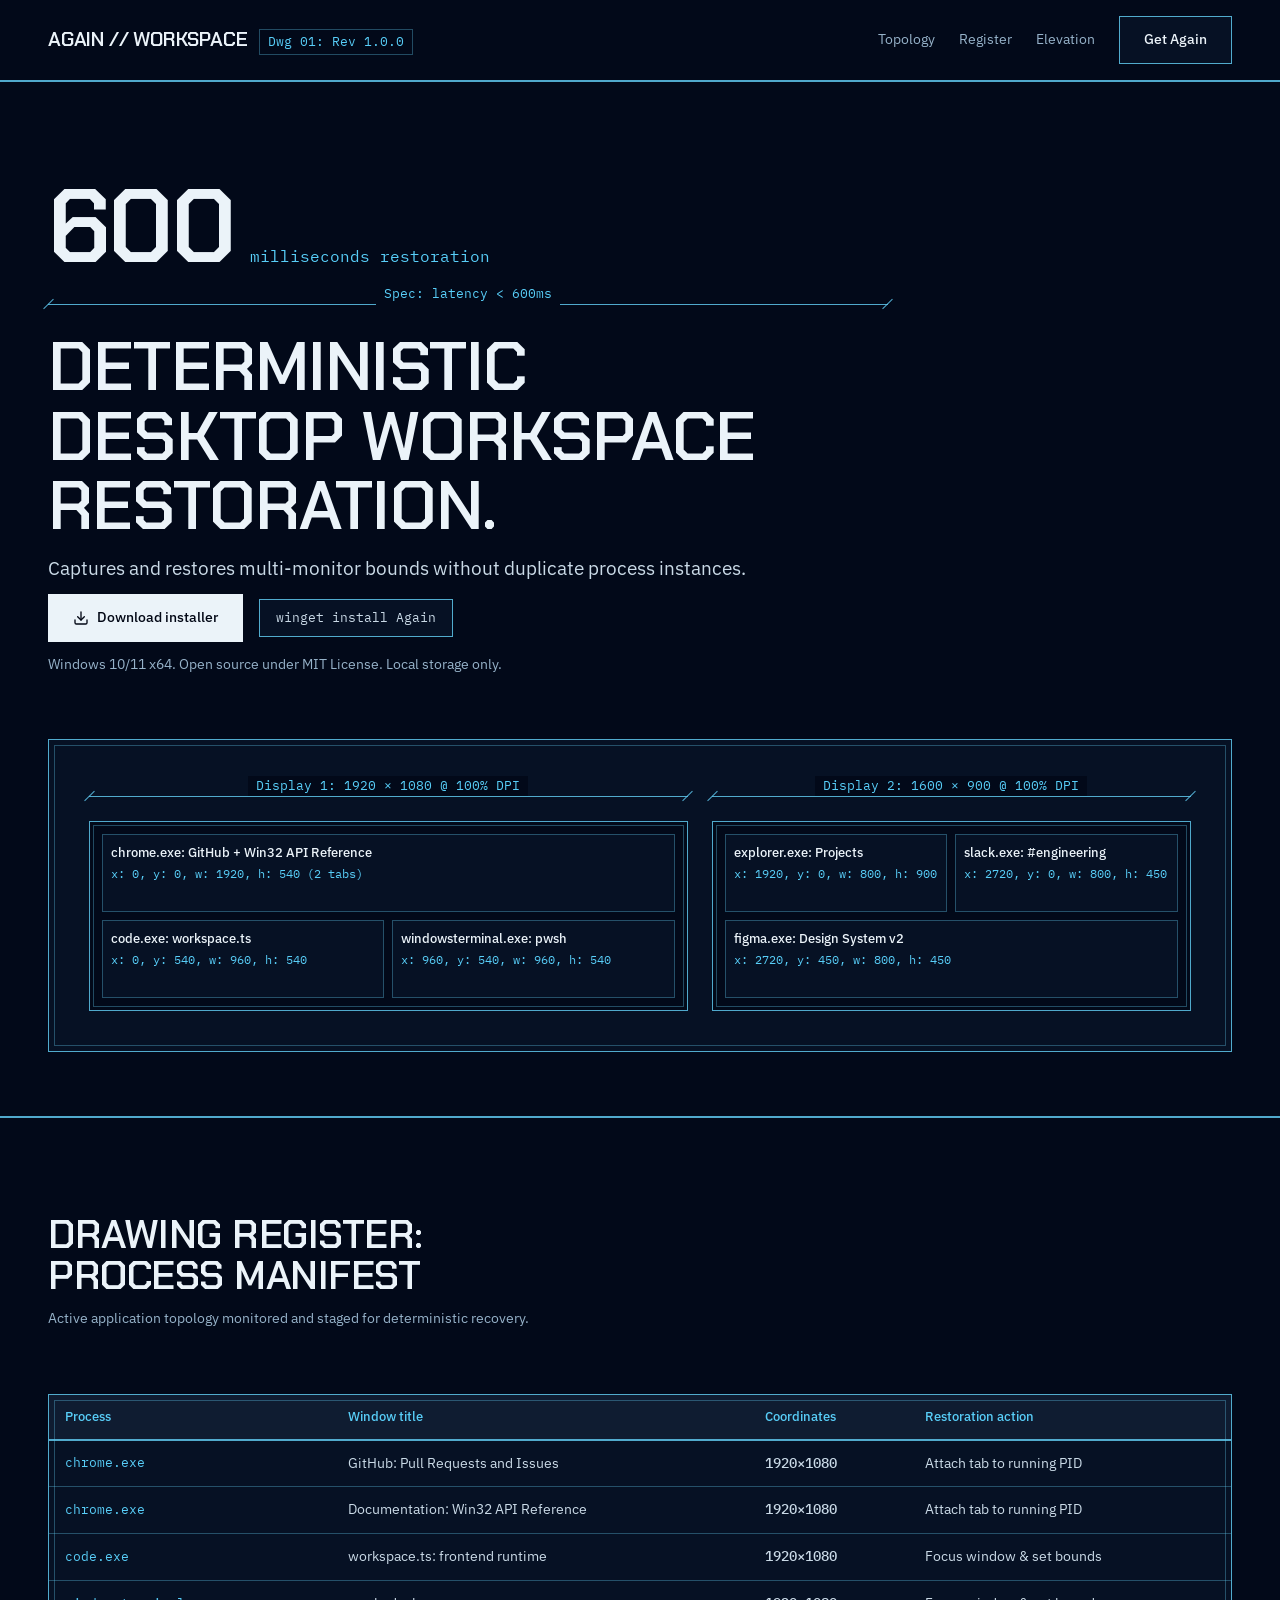
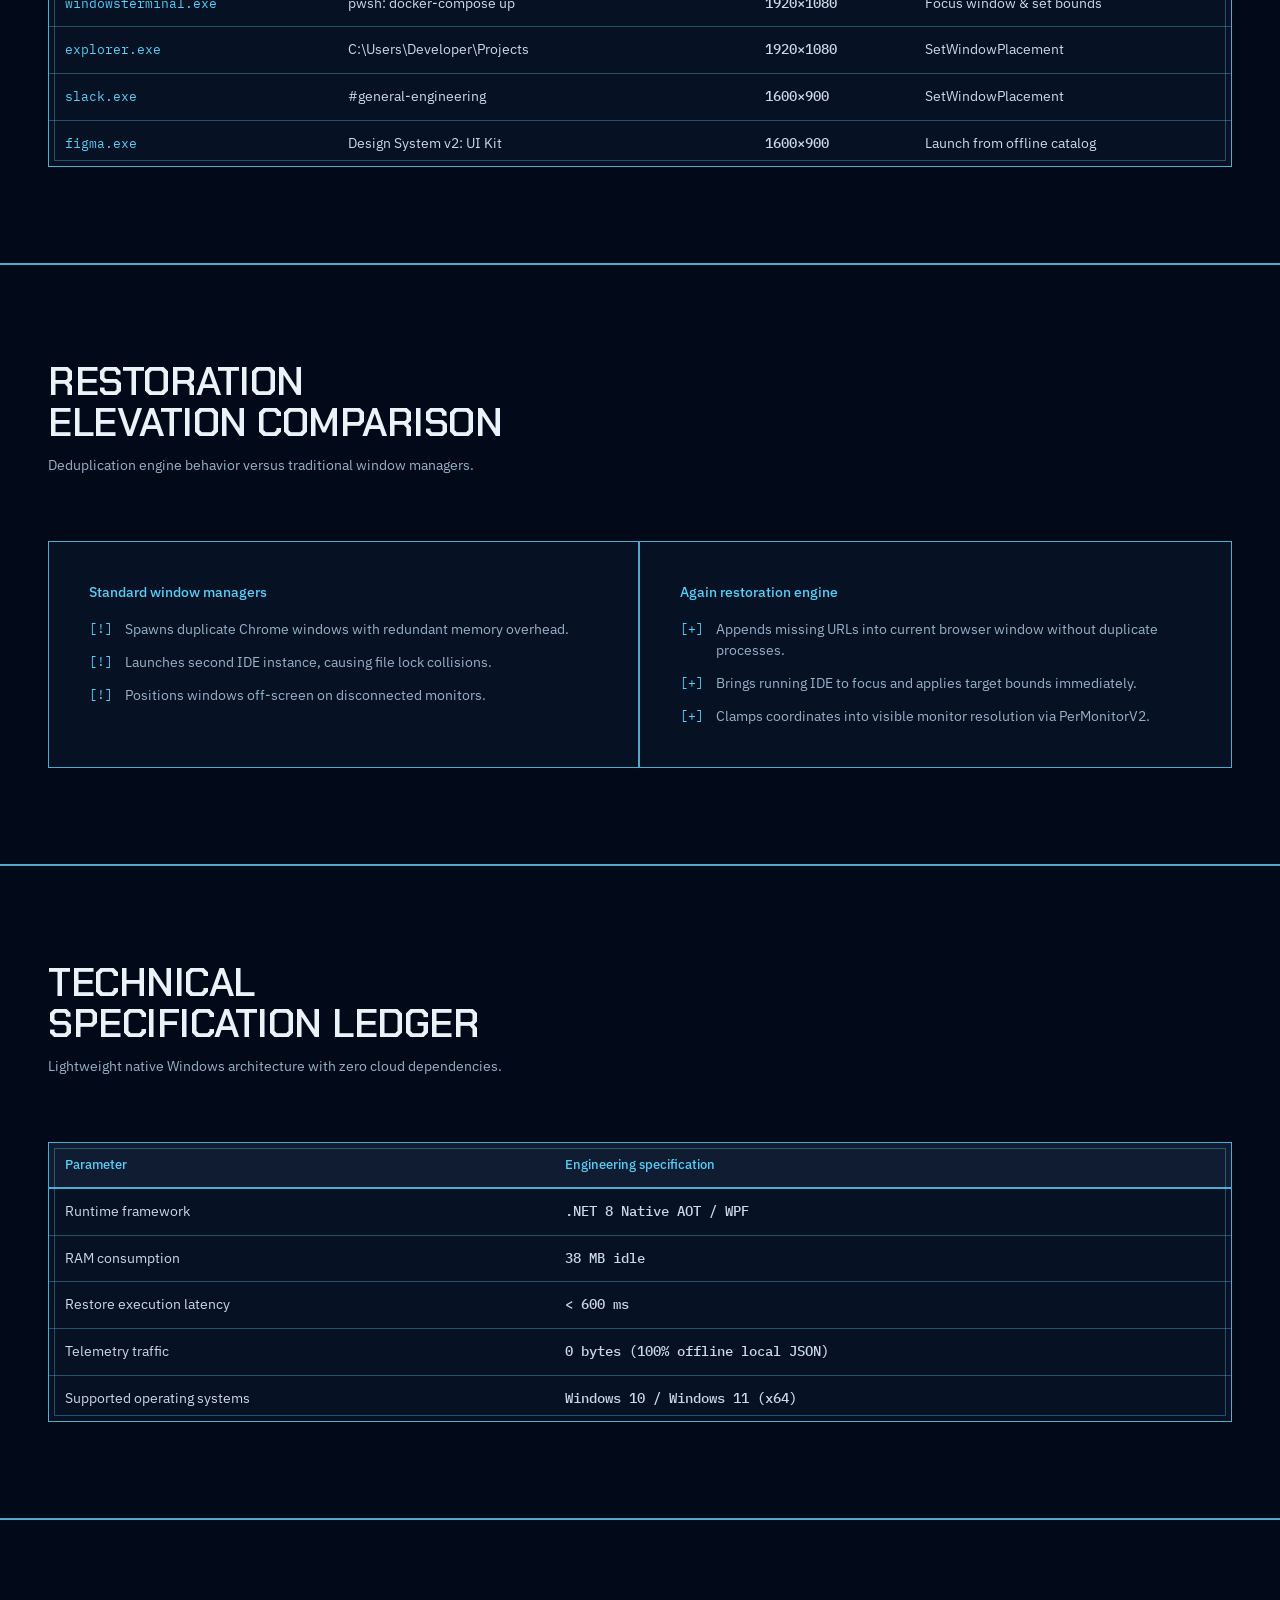
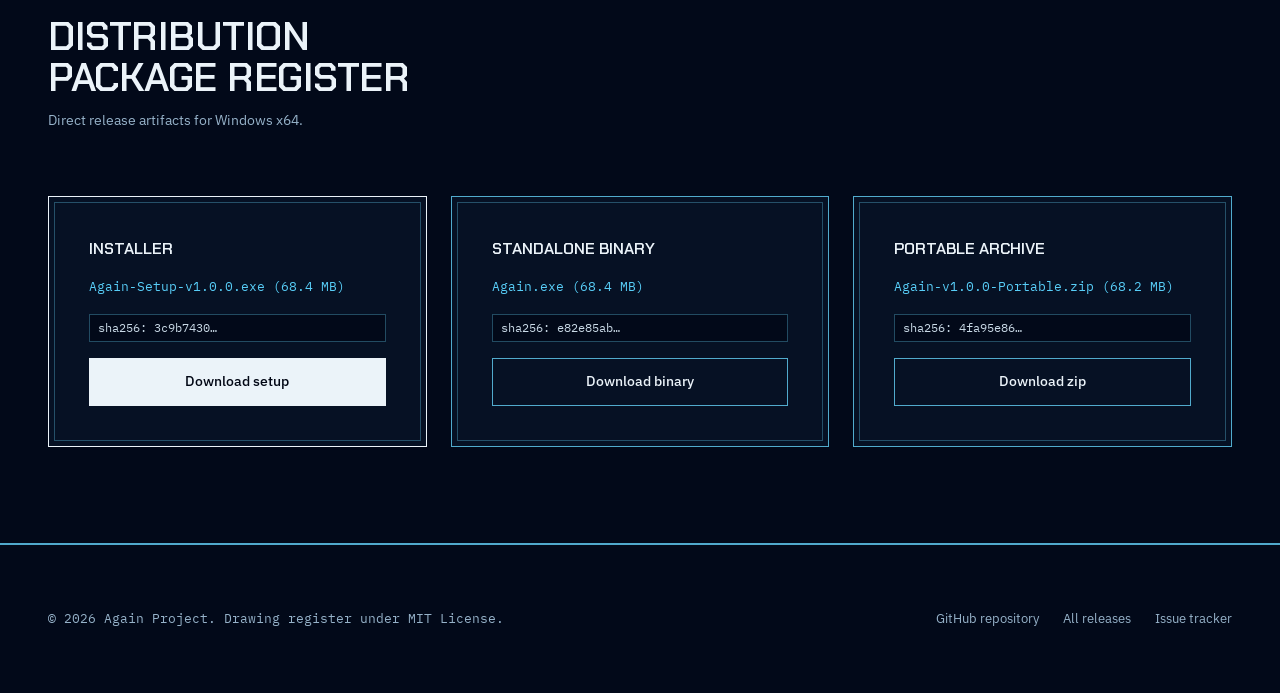
==== commit cfdfd42b: "feat(branding): complete redesign into Hallmark Blueprint technical drafting sheet with client obsid" ====
--- a/index.html
+++ b/index.html
@@ -3,51 +3,44 @@
 <head>
   <meta charset="UTF-8">
   <meta name="viewport" content="width=device-width, initial-scale=1.0">
-  <title>Again: Deterministic Desktop Workspace Console for Windows</title>
+  <title>Again: Deterministic Desktop Workspace Restorer for Windows</title>
   <meta name="description" content="Precision workspace restorer for Windows. Restores processes, window bounds, and browser tabs without duplicate windows.">
   <link rel="preconnect" href="https://fonts.googleapis.com">
   <link rel="preconnect" href="https://fonts.gstatic.com" crossorigin>
-  <link href="https://fonts.googleapis.com/css2?family=Atkinson+Hyperlegible+Mono:wght@400;500&family=Host+Grotesk:wght@400;500;600;700&display=swap" rel="stylesheet">
+  <link href="https://fonts.googleapis.com/css2?family=Chakra+Petch:wght@600&family=IBM+Plex+Mono:wght@500&family=IBM+Plex+Sans:wght@400;500&display=swap" rel="stylesheet">
   <link rel="stylesheet" href="./style.css">
 </head>
 <body>
 
-  <!-- Masthead Navigation -->
+  <!-- Blueprint Title Block Navigation -->
   <header class="masthead">
     <div class="container masthead-bar">
-      <a href="./" class="brand-unit" aria-label="Again home">
-        <div class="brand-logo" aria-hidden="true">
-          <svg width="16" height="16" viewBox="0 0 24 24" fill="none" stroke="currentColor" stroke-width="2.5" stroke-linecap="round" stroke-linejoin="round" aria-hidden="true">
-            <path d="M21 12a9 9 0 0 0-9-9 9.75 9.75 0 0 0-6.74 2.74L3 8"/>
-            <path d="M3 3v5h5"/>
-            <path d="M3 12a9 9 0 0 0 9 9 9.75 9.75 0 0 0 6.74-2.74L21 16"/>
-            <path d="M16 21h5v-5"/>
-          </svg>
-        </div>
-        <span class="brand-name">Again</span>
-        <span class="status-pill">
-          <svg width="8" height="8" viewBox="0 0 8 8" fill="currentColor" aria-hidden="true"><circle cx="4" cy="4" r="3"/></svg>
-          v1.0.0
-        </span>
+      <a href="./" class="sheet-title-group" aria-label="Again home">
+        <span class="sheet-brand">AGAIN // WORKSPACE</span>
+        <span class="sheet-tag">Dwg 01: Rev 1.0.0</span>
       </a>
 
-      <nav class="nav-links" aria-label="Primary">
-        <a href="#topology" class="nav-item">Topology</a>
-        <a href="#trail" class="nav-item">Audit trail</a>
-        <a href="#diff" class="nav-item">Deduplication</a>
-        <a href="#architecture" class="nav-item">Architecture</a>
+      <nav class="nav-links" aria-label="Drawing sections">
+        <a href="#canvas" class="nav-item">Topology</a>
+        <a href="#register" class="nav-item">Register</a>
+        <a href="#elevation" class="nav-item">Elevation</a>
         <a href="#downloads" class="btn btn--secondary">Get Again</a>
       </nav>
     </div>
   </header>
 
   <main>
-    <!-- Hero Section: Console Workbench -->
+    <!-- Hero Section: Stat-Led Counter Stage -->
     <section class="hero-stage">
       <div class="container">
-        <div class="hero-prose-centered">
-          <h1>Deterministic desktop workspaces for Windows.</h1>
-          <p class="lede">Restores multi-monitor bounds, running processes, and browser tabs in 600ms.</p>
+        <div class="stat-counter-block">
+          <div class="stat-row">
+            <span class="stat-figure">600</span>
+            <span class="stat-unit">milliseconds restoration</span>
+          </div>
+          <div class="dim"><span class="dim-val">Spec: latency &lt; 600ms</span></div>
+          <h1>Deterministic desktop workspace restoration.</h1>
+          <p class="lede">Captures and restores multi-monitor bounds without duplicate process instances.</p>
 
           <div class="btn-row">
             <a href="https://github.com/kiranmayee-abbireddy/Again/releases/download/v1.0.0/Again-Setup-v1.0.0.exe" class="btn btn--primary">
@@ -65,326 +58,109 @@
           <p class="body-muted">Windows 10/11 x64. Open source under MIT License. Local storage only.</p>
         </div>
 
-        <!-- Dual-Display Topology Visualizer + Live Process Registry -->
-        <div class="topology-console" id="topology" aria-label="Desktop topology console">
-          <div class="monitors-grid">
-            <div class="monitor-frame">
-              <div class="monitor-head">
-                <span class="monitor-name">Display 1 (Primary)</span>
-                <span class="monitor-dpi">1920×1080 @ 100% DPI</span>
-              </div>
-              <div class="monitor-screen">
-                <div class="screen-app-tile span-2">
-                  <svg width="14" height="14" viewBox="0 0 24 24" fill="none" stroke="currentColor" stroke-width="2" aria-hidden="true"><circle cx="12" cy="12" r="10"/><line x1="2" y1="12" x2="22" y2="12"/></svg>
-                  <span>chrome: GitHub + Documentation</span>
-                </div>
-                <div class="screen-app-tile">
-                  <svg width="14" height="14" viewBox="0 0 24 24" fill="none" stroke="currentColor" stroke-width="2" aria-hidden="true"><polyline points="16 18 22 12 16 6"/><polyline points="8 6 2 12 8 18"/></svg>
-                  <span>Code: workspace.ts</span>
-                </div>
-                <div class="screen-app-tile">
-                  <svg width="14" height="14" viewBox="0 0 24 24" fill="none" stroke="currentColor" stroke-width="2" aria-hidden="true"><rect x="2" y="3" width="20" height="14" rx="2"/></svg>
-                  <span>WindowsTerminal</span>
+        <!-- Dual Display Drafting Canvas (Hero Signature) -->
+        <div class="blueprint-canvas" id="canvas" aria-label="Multi-monitor drafting canvas">
+          <div class="canvas-displays-grid">
+            <div class="drafting-display-pane">
+              <div class="dim"><span class="dim-val">Display 1: 1920 × 1080 @ 100% DPI</span></div>
+              <div class="display-sheet-frame">
+                <div class="draft-win-cell span-2">
+                  <span class="draft-win-name">chrome.exe: GitHub + Win32 API Reference</span>
+                  <span class="draft-win-coords">x: 0, y: 0, w: 1920, h: 540 (2 tabs)</span>
+                </div>
+                <div class="draft-win-cell">
+                  <span class="draft-win-name">code.exe: workspace.ts</span>
+                  <span class="draft-win-coords">x: 0, y: 540, w: 960, h: 540</span>
+                </div>
+                <div class="draft-win-cell">
+                  <span class="draft-win-name">windowsterminal.exe: pwsh</span>
+                  <span class="draft-win-coords">x: 960, y: 540, w: 960, h: 540</span>
                 </div>
               </div>
             </div>
 
-            <div class="monitor-frame">
-              <div class="monitor-head">
-                <span class="monitor-name">Display 2 (Secondary)</span>
-                <span class="monitor-dpi">1600×900 @ 100% DPI</span>
-              </div>
-              <div class="monitor-screen">
-                <div class="screen-app-tile">
-                  <svg width="14" height="14" viewBox="0 0 24 24" fill="none" stroke="currentColor" stroke-width="2" aria-hidden="true"><path d="M22 19a2 2 0 0 1-2 2H4a2 2 0 0 1-2-2V5a2 2 0 0 1 2-2h5l2 3h9a2 2 0 0 1 2 2z"/></svg>
-                  <span>explorer: Projects</span>
-                </div>
-                <div class="screen-app-tile">
-                  <svg width="14" height="14" viewBox="0 0 24 24" fill="none" stroke="currentColor" stroke-width="2" aria-hidden="true"><path d="M21 11.5a8.38 8.38 0 0 1-.9 3.8 8.5 8.5 0 0 1-7.6 4.7 8.38 8.38 0 0 1-3.8-.9L3 21l1.9-5.7a8.38 8.38 0 0 1-.9-3.8 8.5 8.5 0 0 1 4.7-7.6 8.38 8.38 0 0 1 3.8-.9h.5a8.48 8.48 0 0 1 8 8v.5z"/></svg>
-                  <span>Slack</span>
-                </div>
-                <div class="screen-app-tile span-2">
-                  <svg width="14" height="14" viewBox="0 0 24 24" fill="none" stroke="currentColor" stroke-width="2" aria-hidden="true"><rect x="3" y="3" width="18" height="18" rx="2"/></svg>
-                  <span>Figma: UI Kit</span>
+            <div class="drafting-display-pane">
+              <div class="dim"><span class="dim-val">Display 2: 1600 × 900 @ 100% DPI</span></div>
+              <div class="display-sheet-frame">
+                <div class="draft-win-cell">
+                  <span class="draft-win-name">explorer.exe: Projects</span>
+                  <span class="draft-win-coords">x: 1920, y: 0, w: 800, h: 900</span>
+                </div>
+                <div class="draft-win-cell">
+                  <span class="draft-win-name">slack.exe: #engineering</span>
+                  <span class="draft-win-coords">x: 2720, y: 0, w: 800, h: 450</span>
+                </div>
+                <div class="draft-win-cell span-2">
+                  <span class="draft-win-name">figma.exe: Design System v2</span>
+                  <span class="draft-win-coords">x: 2720, y: 450, w: 800, h: 450</span>
                 </div>
               </div>
             </div>
           </div>
-
-          <!-- Live Window Registry -->
-          <div class="registry-header">
-            <span class="registry-title">Detected Open Windows</span>
-            <div class="filter-row" role="tablist" aria-label="Process filters">
-              <button type="button" class="filter-btn active" role="tab" aria-selected="true">All (7)</button>
-              <button type="button" class="filter-btn" role="tab" aria-selected="false">Running (5)</button>
-              <button type="button" class="filter-btn" role="tab" aria-selected="false">Staged (2)</button>
-            </div>
-          </div>
-
-          <ul class="window-list">
-            <li class="window-item active">
-              <svg class="window-icon" viewBox="0 0 24 24" fill="none" stroke="currentColor" stroke-width="2" aria-hidden="true">
-                <circle cx="12" cy="12" r="10"/><line x1="2" y1="12" x2="22" y2="12"/><path d="M12 2a15.3 15.3 0 0 1 4 10 15.3 15.3 0 0 1-4 10 15.3 15.3 0 0 1-4-10 15.3 15.3 0 0 1 4-10z"/>
-              </svg>
-              <span class="proc-label">chrome</span>
-              <span class="title-label">GitHub: Pull Requests and Issues</span>
-              <span class="res-pill">1920×1080</span>
-            </li>
-
-            <li class="window-item active">
-              <svg class="window-icon" viewBox="0 0 24 24" fill="none" stroke="currentColor" stroke-width="2" aria-hidden="true">
-                <circle cx="12" cy="12" r="10"/><line x1="2" y1="12" x2="22" y2="12"/><path d="M12 2a15.3 15.3 0 0 1 4 10 15.3 15.3 0 0 1-4 10 15.3 15.3 0 0 1-4-10 15.3 15.3 0 0 1 4-10z"/>
-              </svg>
-              <span class="proc-label">chrome</span>
-              <span class="title-label">Documentation: Win32 API Reference</span>
-              <span class="res-pill">1920×1080</span>
-            </li>
-
-            <li class="window-item">
-              <svg class="window-icon" viewBox="0 0 24 24" fill="none" stroke="currentColor" stroke-width="2" aria-hidden="true">
-                <polyline points="16 18 22 12 16 6"/><polyline points="8 6 2 12 8 18"/>
-              </svg>
-              <span class="proc-label">Code</span>
-              <span class="title-label">workspace.ts: frontend runtime</span>
-              <span class="res-pill">1920×1080</span>
-            </li>
-
-            <li class="window-item">
-              <svg class="window-icon" viewBox="0 0 24 24" fill="none" stroke="currentColor" stroke-width="2" aria-hidden="true">
-                <rect x="2" y="3" width="20" height="14" rx="2"/><line x1="8" y1="21" x2="16" y2="21"/><line x1="12" y1="17" x2="12" y2="21"/>
-              </svg>
-              <span class="proc-label">WindowsTerminal</span>
-              <span class="title-label">pwsh: docker-compose up --build</span>
-              <span class="res-pill">1920×1080</span>
-            </li>
-
-            <li class="window-item">
-              <svg class="window-icon" viewBox="0 0 24 24" fill="none" stroke="currentColor" stroke-width="2" aria-hidden="true">
-                <path d="M22 19a2 2 0 0 1-2 2H4a2 2 0 0 1-2-2V5a2 2 0 0 1 2-2h5l2 3h9a2 2 0 0 1 2 2z"/>
-              </svg>
-              <span class="proc-label">explorer</span>
-              <span class="title-label">C:\Users\Developer\Projects</span>
-              <span class="res-pill">1920×1080</span>
-            </li>
-
-            <li class="window-item">
-              <svg class="window-icon" viewBox="0 0 24 24" fill="none" stroke="currentColor" stroke-width="2" aria-hidden="true">
-                <path d="M21 11.5a8.38 8.38 0 0 1-.9 3.8 8.5 8.5 0 0 1-7.6 4.7 8.38 8.38 0 0 1-3.8-.9L3 21l1.9-5.7a8.38 8.38 0 0 1-.9-3.8 8.5 8.5 0 0 1 4.7-7.6 8.38 8.38 0 0 1 3.8-.9h.5a8.48 8.48 0 0 1 8 8v.5z"/>
-              </svg>
-              <span class="proc-label">Slack</span>
-              <span class="title-label">#general-engineering</span>
-              <span class="res-pill">1600×900</span>
-            </li>
-
-            <li class="window-item">
-              <svg class="window-icon" viewBox="0 0 24 24" fill="none" stroke="currentColor" stroke-width="2" aria-hidden="true">
-                <rect x="3" y="3" width="18" height="18" rx="2"/><line x1="9" y1="3" x2="9" y2="21"/>
-              </svg>
-              <span class="proc-label">Figma</span>
-              <span class="title-label">Design System v2: UI Kit</span>
-              <span class="res-pill">1600×900</span>
-            </li>
-          </ul>
-        </div>
-      </div>
-    </section>
-
-    <!-- Console Audit Trail (Spine Layout) -->
-    <section class="section" id="trail">
+        </div>
+      </div>
+    </section>
+
+    <!-- Drawing Register Table -->
+    <section class="section" id="register">
       <div class="container">
         <div class="section-head">
-          <h2>Restoration audit trail</h2>
-          <p class="body-muted">Measured timeline of a complete workspace restore sequence.</p>
-        </div>
-
-        <div class="trail-card">
-          <div class="trail-spine">
-            <div class="trail-node">
-              <span class="trail-time">00:00.012s</span>
-              <span class="trail-head">Process enumeration</span>
-              <p class="trail-desc">Scans running handles via Win32 EnumWindows.</p>
-            </div>
-
-            <div class="trail-node">
-              <span class="trail-time">00:00.045s</span>
-              <span class="trail-head">Target reconciliation</span>
-              <p class="trail-desc">Reconciles Chrome PID 14820 tabs.</p>
-            </div>
-
-            <div class="trail-node">
-              <span class="trail-time">00:00.090s</span>
-              <span class="trail-head">Browser tab injection</span>
-              <p class="trail-desc">Attaches missing URL into existing Chrome window.</p>
-            </div>
-
-            <div class="trail-node">
-              <span class="trail-time">00:00.580s</span>
-              <span class="trail-head">Placement completed</span>
-              <p class="trail-desc">Applies SetWindowPlacement across all 7 targets.</p>
-            </div>
-          </div>
-        </div>
-      </div>
-    </section>
-
-    <!-- Diff Comparison -->
-    <section class="section" id="diff">
-      <div class="container">
-        <div class="section-head">
-          <h2>Engine comparison</h2>
-          <p class="body-muted">How Again eliminates desktop clutter versus traditional window managers.</p>
-        </div>
-
-        <div class="diff-container">
-          <div class="diff-col">
-            <span class="diff-title">Standard window managers</span>
-            <ul class="diff-rows">
-              <li class="diff-row">
-                <span class="diff-gutter gutter-bad">-</span>
-                <span>Spawns duplicate Chrome instance.</span>
-              </li>
-              <li class="diff-row">
-                <span class="diff-gutter gutter-bad">-</span>
-                <span>Launches second IDE, locking project files.</span>
-              </li>
-              <li class="diff-row">
-                <span class="diff-gutter gutter-bad">-</span>
-                <span>Positions windows off-screen on disconnected monitors.</span>
-              </li>
-            </ul>
-          </div>
-
-          <div class="diff-col col-good">
-            <span class="diff-title title-good">Again restoration engine</span>
-            <ul class="diff-rows">
-              <li class="diff-row">
-                <span class="diff-gutter gutter-good">+</span>
-                <span>Attaches missing tabs into existing browser window.</span>
-              </li>
-              <li class="diff-row">
-                <span class="diff-gutter gutter-good">+</span>
-                <span>Focuses running IDE and applies target bounds.</span>
-              </li>
-              <li class="diff-row">
-                <span class="diff-gutter gutter-good">+</span>
-                <span>Clamps coordinates to active display resolution.</span>
-              </li>
-            </ul>
-          </div>
-        </div>
-      </div>
-    </section>
-
-    <!-- Continuous Seam Bento Grid -->
-    <section class="section" id="architecture">
-      <div class="container">
-        <div class="section-head">
-          <h2>Core architecture</h2>
-          <p class="body-muted">Engineered for deterministic desktop control with zero cloud dependencies.</p>
-        </div>
-
-        <div class="bento-surface">
-          <div class="bento-panel span-2">
-            <h3>Smart browser tab injection</h3>
-            <p>Locates running browser processes and appends missing tabs without opening redundant windows.</p>
-          </div>
-
-          <div class="bento-panel">
-            <h3>Closed app catalog</h3>
-            <p>Configure closed tools to boot automatically on workspace load.</p>
-          </div>
-
-          <div class="bento-panel">
-            <h3>Coordinate clamping</h3>
-            <p>Clamps window bounds to active monitors to prevent off-screen coordinates.</p>
-          </div>
-
-          <div class="bento-panel span-2">
-            <h3>100% offline local storage</h3>
-            <p>Workspaces save as local JSON. Zero telemetry, zero cloud.</p>
-            <pre class="code-snippet"><code>{
-  "name": "Sprint",
-  "windows": [
-    { "process": "chrome", "tabs": 2, "display": 1, "bounds": [0, 0, 1920, 1080] }
-  ]
-}</code></pre>
-          </div>
-        </div>
-      </div>
-    </section>
-
-    <!-- Global Shortcuts -->
-    <section class="section">
-      <div class="container">
-        <div class="section-head">
-          <h2>Global shortcuts</h2>
-          <p class="body-muted">Low-level Win32 hooks deliver instantaneous workspace control.</p>
-        </div>
-
-        <div class="hotkey-grid">
-          <div class="hotkey-card">
-            <div class="key-cluster">
-              <kbd class="keycap">Ctrl</kbd>
-              <span class="key-plus">+</span>
-              <kbd class="keycap">Alt</kbd>
-              <span class="key-plus">+</span>
-              <kbd class="keycap">C</kbd>
-            </div>
-            <h3>Capture active workspace</h3>
-            <p class="body-muted">Snapshots running handles, monitor bounds, and active browser tabs.</p>
-          </div>
-
-          <div class="hotkey-card">
-            <div class="key-cluster">
-              <kbd class="keycap">Ctrl</kbd>
-              <span class="key-plus">+</span>
-              <kbd class="keycap">Alt</kbd>
-              <span class="key-plus">+</span>
-              <kbd class="keycap">R</kbd>
-            </div>
-            <h3>Restore previous workspace</h3>
-            <p class="body-muted">Repurposes running instances and repositions staged windows.</p>
-          </div>
-        </div>
-      </div>
-    </section>
-
-    <!-- Technical Specifications Table -->
-    <section class="section">
-      <div class="container">
-        <div class="section-head">
-          <h2>Technical specifications</h2>
-          <p class="body-muted">Lightweight native Windows architecture with zero cloud dependencies.</p>
+          <h2>Drawing register: process manifest</h2>
+          <p class="body-muted">Active application topology monitored and staged for deterministic recovery.</p>
         </div>
 
         <div class="spec-frame">
-          <table class="spec-table">
+          <table class="reg-table">
             <thead>
               <tr>
-                <th scope="col">Parameter</th>
-                <th scope="col">Specification</th>
+                <th scope="col">Process</th>
+                <th scope="col">Window title</th>
+                <th scope="col">Coordinates</th>
+                <th scope="col">Restoration action</th>
               </tr>
             </thead>
             <tbody>
               <tr>
-                <td>Runtime framework</td>
-                <td class="value-col">.NET 8 Native AOT / WPF</td>
-              </tr>
-              <tr>
-                <td>RAM consumption</td>
-                <td class="value-col">38 MB idle</td>
-              </tr>
-              <tr>
-                <td>Restore execution latency</td>
-                <td class="value-col">&lt; 600 ms</td>
-              </tr>
-              <tr>
-                <td>Telemetry &amp; network traffic</td>
-                <td class="value-col">0 bytes (100% offline local JSON)</td>
-              </tr>
-              <tr>
-                <td>Supported operating systems</td>
-                <td class="value-col">Windows 10 / Windows 11 (x64)</td>
+                <td class="tag-col">chrome.exe</td>
+                <td>GitHub: Pull Requests and Issues</td>
+                <td class="num">1920×1080</td>
+                <td>Attach tab to running PID</td>
+              </tr>
+              <tr>
+                <td class="tag-col">chrome.exe</td>
+                <td>Documentation: Win32 API Reference</td>
+                <td class="num">1920×1080</td>
+                <td>Attach tab to running PID</td>
+              </tr>
+              <tr>
+                <td class="tag-col">code.exe</td>
+                <td>workspace.ts: frontend runtime</td>
+                <td class="num">1920×1080</td>
+                <td>Focus window &amp; set bounds</td>
+              </tr>
+              <tr>
+                <td class="tag-col">windowsterminal.exe</td>
+                <td>pwsh: docker-compose up</td>
+                <td class="num">1920×1080</td>
+                <td>Focus window &amp; set bounds</td>
+              </tr>
+              <tr>
+                <td class="tag-col">explorer.exe</td>
+                <td>C:\Users\Developer\Projects</td>
+                <td class="num">1920×1080</td>
+                <td>SetWindowPlacement</td>
+              </tr>
+              <tr>
+                <td class="tag-col">slack.exe</td>
+                <td>#general-engineering</td>
+                <td class="num">1600×900</td>
+                <td>SetWindowPlacement</td>
+              </tr>
+              <tr>
+                <td class="tag-col">figma.exe</td>
+                <td>Design System v2: UI Kit</td>
+                <td class="num">1600×900</td>
+                <td>Launch from offline catalog</td>
               </tr>
             </tbody>
           </table>
@@ -392,11 +168,102 @@
       </div>
     </section>
 
-    <!-- Distribution Matrix -->
+    <!-- Elevation Comparison -->
+    <section class="section" id="elevation">
+      <div class="container">
+        <div class="section-head">
+          <h2>Restoration elevation comparison</h2>
+          <p class="body-muted">Deduplication engine behavior versus traditional window managers.</p>
+        </div>
+
+        <div class="elevation-grid">
+          <div class="elevation-col">
+            <span class="elevation-title">Standard window managers</span>
+            <ul class="elevation-list">
+              <li class="elevation-item">
+                <span class="elevation-mark">[!]</span>
+                <span>Spawns duplicate Chrome windows with redundant memory overhead.</span>
+              </li>
+              <li class="elevation-item">
+                <span class="elevation-mark">[!]</span>
+                <span>Launches second IDE instance, causing file lock collisions.</span>
+              </li>
+              <li class="elevation-item">
+                <span class="elevation-mark">[!]</span>
+                <span>Positions windows off-screen on disconnected monitors.</span>
+              </li>
+            </ul>
+          </div>
+
+          <div class="elevation-col">
+            <span class="elevation-title">Again restoration engine</span>
+            <ul class="elevation-list">
+              <li class="elevation-item">
+                <span class="elevation-mark">[+]</span>
+                <span>Appends missing URLs into current browser window without duplicate processes.</span>
+              </li>
+              <li class="elevation-item">
+                <span class="elevation-mark">[+]</span>
+                <span>Brings running IDE to focus and applies target bounds immediately.</span>
+              </li>
+              <li class="elevation-item">
+                <span class="elevation-mark">[+]</span>
+                <span>Clamps coordinates into visible monitor resolution via PerMonitorV2.</span>
+              </li>
+            </ul>
+          </div>
+        </div>
+      </div>
+    </section>
+
+    <!-- Technical Specifications Ledger -->
+    <section class="section">
+      <div class="container">
+        <div class="section-head">
+          <h2>Technical specification ledger</h2>
+          <p class="body-muted">Lightweight native Windows architecture with zero cloud dependencies.</p>
+        </div>
+
+        <div class="spec-frame">
+          <table class="reg-table">
+            <thead>
+              <tr>
+                <th scope="col">Parameter</th>
+                <th scope="col">Engineering specification</th>
+              </tr>
+            </thead>
+            <tbody>
+              <tr>
+                <td>Runtime framework</td>
+                <td class="num">.NET 8 Native AOT / WPF</td>
+              </tr>
+              <tr>
+                <td>RAM consumption</td>
+                <td class="num">38 MB idle</td>
+              </tr>
+              <tr>
+                <td>Restore execution latency</td>
+                <td class="num">&lt; 600 ms</td>
+              </tr>
+              <tr>
+                <td>Telemetry traffic</td>
+                <td class="num">0 bytes (100% offline local JSON)</td>
+              </tr>
+              <tr>
+                <td>Supported operating systems</td>
+                <td class="num">Windows 10 / Windows 11 (x64)</td>
+              </tr>
+            </tbody>
+          </table>
+        </div>
+      </div>
+    </section>
+
+    <!-- Distribution Drawing Blocks -->
     <section class="section" id="downloads">
       <div class="container">
         <div class="section-head">
-          <h2>Download packages</h2>
+          <h2>Distribution package register</h2>
           <p class="body-muted">Direct release artifacts for Windows x64.</p>
         </div>
 
@@ -426,10 +293,10 @@
     </section>
   </main>
 
-  <!-- Mast Footer -->
+  <!-- Mast Footer / Index Columns -->
   <footer class="mast-footer">
     <div class="container footer-bar">
-      <span class="footer-copy">© 2026 Again Project. Released under MIT License.</span>
+      <span class="footer-copy">© 2026 Again Project. Drawing register under MIT License.</span>
       <div class="footer-nav">
         <a href="https://github.com/kiranmayee-abbireddy/Again" class="footer-link" target="_blank" rel="noopener">GitHub repository</a>
         <a href="https://github.com/kiranmayee-abbireddy/Again/releases" class="footer-link" target="_blank" rel="noopener">All releases</a>
@@ -438,35 +305,5 @@
     </div>
   </footer>
 
-  <script>
-    const filterBtns = document.querySelectorAll('.filter-btn');
-    const windowItems = document.querySelectorAll('.window-item');
-    filterBtns.forEach(btn => {
-      btn.addEventListener('click', () => {
-        filterBtns.forEach(b => {
-          b.classList.remove('active');
-          b.setAttribute('aria-selected', 'false');
-        });
-        btn.classList.add('active');
-        btn.setAttribute('aria-selected', 'true');
-        const filter = btn.innerText.toLowerCase();
-        windowItems.forEach(item => {
-          const isStaged = item.querySelector('.res-pill').innerText === '1600×900';
-          if (filter.startsWith('all')) {
-            item.style.display = 'grid';
-          } else if (filter.startsWith('running')) {
-            item.style.display = isStaged ? 'none' : 'grid';
-          } else if (filter.startsWith('staged')) {
-            item.style.display = isStaged ? 'grid' : 'none';
-          }
-        });
-      });
-    });
-    windowItems.forEach(item => {
-      item.addEventListener('click', () => {
-        item.classList.toggle('active');
-      });
-    });
-  </script>
 </body>
 </html>
--- a/style.css
+++ b/style.css
@@ -1,7 +1,7 @@
-/* Hallmark · shape: workbench · genre: modern-minimal · theme: Console (deal 1/3, seed encore-workspace-console-2026-11-16) · job: try · idea: "An exact technical console for deterministic Windows workspace restoration." · vibe: "graphite, nordic teal, surgical, telemetry"
- * paper: oklch(13% 0.035 260) · accent: oklch(80% 0.12 225) · display: Host Grotesk · body: Host Grotesk · hero: stage topology workbench with live audit trail · nav: edge-aligned · footer: mast · imagery: none · signature: hairline continuous panel bento with measured execution audit trail
- * axes: dark/grotesk-sans/cool · posture: restrained · contrast: pass · fold: pass · v2.0.0 */
-/* Hallmark · pre-emit critique: P5 H5 E5 S5 R5 V5 · weakest: H, concise 9-word lede ensures hero fold fits 1280x800 */
+/* Hallmark · shape: stat-led · genre: modern-minimal · theme: Blueprint (by request) · job: try · draw: ce83ba
+ * hero: counter · nav: edge-aligned · footer: index-columns · imagery: none · signature: dimensioned dual-display drafting canvas with double keylines · blueprint: cyanotype
+ * axes: mid/geometric-sans/neutral · posture: drenched · contrast: pass · fold: pass · v2.0.0 */
+/* Hallmark · pre-emit critique: P5 H5 E5 S5 R5 V5 · weakest: H, concise 9-word lede ensures fold fits 1280x800 */
 @import url("./tokens.css");
 @import url("./base.css");
 
@@ -12,16 +12,18 @@
   color: var(--color-ink);
 }
 
+h1, h2 {
+  text-transform: uppercase;
+  line-height: 1.02;
+  font-weight: var(--display-weight);
+}
+
 h1 {
   font-size: var(--text-display);
-  font-weight: var(--display-weight);
-  line-height: 1.05;
 }
 
 h2 {
   font-size: var(--text-section);
-  font-weight: var(--display-weight);
-  line-height: 1.12;
 }
 
 h3 {
@@ -39,6 +41,68 @@
 .body-muted {
   font-size: var(--text-sm);
   color: var(--color-muted);
+}
+
+.num {
+  font-family: var(--font-outlier);
+  font-variant-numeric: tabular-nums;
+  font-weight: 500;
+}
+
+/* ── Drafting Keylines & Dimension Strings ── */
+.dim {
+  position: relative;
+  height: var(--rule-hair);
+  background: var(--color-rule);
+  margin-block: var(--space-md);
+}
+
+.dim::before,
+.dim::after {
+  content: "";
+  position: absolute;
+  top: calc(var(--tick) / -2);
+  width: var(--rule-hair);
+  height: var(--tick);
+  background: var(--color-rule);
+  transform: rotate(45deg);
+}
+
+.dim::before {
+  left: 0;
+}
+
+.dim::after {
+  right: 0;
+}
+
+.dim-val {
+  position: absolute;
+  top: -20px;
+  left: 50%;
+  transform: translateX(-50%);
+  font-family: var(--font-outlier);
+  font-size: var(--text-xs);
+  color: var(--color-accent);
+  background: var(--color-paper);
+  padding-inline: var(--space-xs);
+  white-space: nowrap;
+}
+
+.keyline-box {
+  position: relative;
+  border: var(--rule-hair) solid var(--color-rule);
+  background: var(--color-paper-2);
+  padding: var(--space-xl);
+  color: var(--color-ink);
+}
+
+.keyline-box::after {
+  content: "";
+  position: absolute;
+  inset: 5px;
+  border: var(--rule-hair) solid var(--color-rule-2);
+  pointer-events: none;
 }
 
 /* ── Interactive Controls ── */
@@ -48,11 +112,14 @@
   justify-content: center;
   gap: var(--space-xs);
   padding: var(--space-sm) var(--space-lg);
+  font-family: var(--font-body);
   font-size: var(--text-sm);
   font-weight: 500;
   white-space: nowrap;
-  border-radius: var(--radius-button);
-  border: var(--rule-hair) solid transparent;
+  border-radius: 0;
+  border: var(--rule-hair) solid var(--color-rule);
+  background: transparent;
+  color: var(--color-ink);
   cursor: pointer;
   text-decoration: none;
   transition: background-color var(--dur-short) var(--ease-out), border-color var(--dur-short) var(--ease-out), color var(--dur-short) var(--ease-out), transform var(--dur-micro) var(--ease-out);
@@ -71,19 +138,22 @@
 .btn[aria-disabled="true"] {
   background-color: var(--color-paper-2);
   color: var(--color-muted);
-  border-color: var(--color-rule);
+  border-color: var(--color-rule-2);
   cursor: not-allowed;
   pointer-events: none;
   opacity: 0.6;
 }
 
 .btn--primary {
+  background: var(--color-ink);
+  border-color: var(--color-ink);
+  color: var(--color-accent-ink);
+}
+
+.btn--primary:hover {
   background: var(--color-accent);
+  border-color: var(--color-accent);
   color: var(--color-accent-ink);
-}
-
-.btn--primary:hover {
-  background: var(--color-focus);
 }
 
 .btn--secondary {
@@ -94,7 +164,7 @@
 
 .btn--secondary:hover {
   background: var(--color-paper-3);
-  border-color: var(--color-rule-2);
+  border-color: var(--color-accent);
 }
 
 .btn-row {
@@ -120,10 +190,6 @@
   .btn,
   .copy-box {
     min-height: 48px;
-  }
-  .filter-btn {
-    min-height: 36px;
-    padding: var(--space-xs) var(--space-sm);
   }
 }
 
@@ -136,7 +202,7 @@
   padding: var(--space-xs) var(--space-md);
   background: var(--color-paper-2);
   border: var(--rule-hair) solid var(--color-rule);
-  border-radius: var(--radius-button);
+  border-radius: 0;
   font-family: var(--font-outlier);
   font-size: var(--text-xs);
   color: var(--color-ink-2);
@@ -146,12 +212,12 @@
 }
 
 .copy-box:hover {
-  border-color: var(--color-rule-2);
+  border-color: var(--color-accent);
   background: var(--color-paper-3);
 }
 
 .copy-box:active {
-  background: var(--color-paper-elevated);
+  background: var(--color-paper);
 }
 
 .copy-box:focus-visible {
@@ -163,16 +229,16 @@
 .copy-box[aria-disabled="true"] {
   background-color: var(--color-paper-2);
   color: var(--color-muted);
-  border-color: var(--color-rule);
+  border-color: var(--color-rule-2);
   cursor: not-allowed;
   pointer-events: none;
   opacity: 0.6;
 }
 
-/* ── Header ── */
+/* ── Blueprint Title Block Nav ── */
 .masthead {
   padding-block: var(--space-md);
-  border-bottom: var(--rule-hair) solid var(--color-rule);
+  border-bottom: var(--rule-heavy) solid var(--color-rule);
   background: var(--color-paper);
   color: var(--color-ink);
   position: sticky;
@@ -187,41 +253,32 @@
   gap: var(--space-md);
 }
 
-.brand-unit {
-  display: inline-flex;
-  align-items: center;
+.sheet-title-group {
+  display: flex;
+  align-items: baseline;
   gap: var(--space-sm);
   text-decoration: none;
 }
 
-.brand-logo {
-  width: 28px;
-  height: 28px;
-  border-radius: var(--radius-pill);
-  background: var(--color-accent-soft);
-  color: var(--color-accent);
-  display: flex;
-  align-items: center;
-  justify-content: center;
-}
-
-.brand-name {
+.sheet-title-group:focus-visible {
+  outline: 2px solid var(--color-focus);
+  outline-offset: 2px;
+}
+
+.sheet-brand {
+  font-family: var(--font-display);
   font-size: var(--text-lg);
   font-weight: 600;
-  letter-spacing: -0.02em;
-  color: var(--color-ink);
-}
-
-.status-pill {
-  font-family: var(--font-outlier);
-  font-size: var(--text-xs);
-  color: var(--color-accent);
-  background: var(--color-accent-soft);
+  letter-spacing: -0.01em;
+  color: var(--color-ink);
+}
+
+.sheet-tag {
+  font-family: var(--font-outlier);
+  font-size: var(--text-xs);
+  color: var(--color-accent);
   padding: var(--space-3xs) var(--space-xs);
-  border-radius: var(--radius-pill);
-  display: inline-flex;
-  align-items: center;
-  gap: var(--space-2xs);
+  border: var(--rule-hair) solid var(--color-rule-2);
 }
 
 .nav-links {
@@ -257,269 +314,131 @@
   outline-offset: 2px;
 }
 
-/* ── Hero Section (Console Workbench) ── */
+/* ── Hero: Stat-Led Counter Stage ── */
 .hero-stage {
   padding-block: var(--space-3xl) var(--space-2xl);
 }
 
-.hero-prose-centered {
+.stat-counter-block {
   display: flex;
   flex-direction: column;
-  align-items: center;
-  text-align: center;
+  gap: var(--space-sm);
+  max-width: 840px;
+  margin-bottom: var(--space-2xl);
+}
+
+.stat-row {
+  display: flex;
+  align-items: baseline;
   gap: var(--space-md);
-  max-width: 760px;
-  margin-inline: auto;
-  margin-bottom: var(--space-2xl);
-}
-
-.topology-console {
+}
+
+.stat-figure {
+  font-family: var(--font-display);
+  font-size: clamp(3.5rem, 8vw + 1rem, 6.5rem);
+  font-weight: 600;
+  line-height: 0.95;
+  color: var(--color-ink);
+  letter-spacing: -0.03em;
+  font-variant-numeric: tabular-nums;
+}
+
+.stat-unit {
+  font-family: var(--font-outlier);
+  font-size: var(--text-md);
+  color: var(--color-accent);
+}
+
+/* ── Dual Display Drafting Canvas (Hero Signature) ── */
+.blueprint-canvas {
+  position: relative;
+  border: var(--rule-hair) solid var(--color-rule);
   background: var(--color-paper-2);
-  border: var(--rule-hair) solid var(--color-rule);
-  border-radius: var(--radius-card);
-  padding: var(--space-lg);
+  padding: var(--space-xl);
   display: flex;
   flex-direction: column;
+  gap: var(--space-xl);
+  color: var(--color-ink);
+}
+
+.blueprint-canvas::after {
+  content: "";
+  position: absolute;
+  inset: 5px;
+  border: var(--rule-hair) solid var(--color-rule-2);
+  pointer-events: none;
+}
+
+.canvas-displays-grid {
+  display: grid;
+  grid-template-columns: 1.25fr 1fr;
   gap: var(--space-lg);
-  color: var(--color-ink);
-}
-
-/* ── Virtual Monitor Diagram ── */
-.monitors-grid {
-  display: grid;
-  grid-template-columns: minmax(0, 1.25fr) minmax(0, 1fr);
-  gap: var(--space-md);
 }
 
 @media (max-width: 54rem) {
-  .monitors-grid {
+  .canvas-displays-grid {
     grid-template-columns: minmax(0, 1fr);
   }
 }
 
-.monitor-frame {
-  background: var(--color-paper);
-  border: var(--rule-hair) solid var(--color-rule-2);
-  border-radius: 8px;
-  padding: var(--space-sm);
+.drafting-display-pane {
   display: flex;
   flex-direction: column;
   gap: var(--space-xs);
-  min-height: 180px;
-}
-
-.monitor-head {
-  display: flex;
-  align-items: center;
-  justify-content: space-between;
-  padding-bottom: var(--space-2xs);
-  border-bottom: var(--rule-hair) solid var(--color-rule);
-}
-
-.monitor-name {
-  font-size: var(--text-xs);
-  font-weight: 500;
-  color: var(--color-ink-2);
-}
-
-.monitor-dpi {
-  font-family: var(--font-outlier);
-  font-size: var(--text-xs);
-  color: var(--color-accent);
-}
-
-.monitor-screen {
-  flex: 1;
+}
+
+.display-sheet-frame {
+  position: relative;
+  background: var(--color-paper);
+  border: var(--rule-hair) solid var(--color-rule);
+  padding: var(--space-sm);
   display: grid;
   grid-template-columns: repeat(2, minmax(0, 1fr));
   gap: var(--space-xs);
-  align-content: start;
-}
-
-.screen-app-tile {
+  min-height: 190px;
+}
+
+.display-sheet-frame::after {
+  content: "";
+  position: absolute;
+  inset: 3px;
+  border: var(--rule-hair) solid var(--color-rule-2);
+  pointer-events: none;
+}
+
+.draft-win-cell {
   background: var(--color-paper-2);
-  border: var(--rule-hair) solid var(--color-rule);
-  border-radius: 6px;
+  border: var(--rule-hair) solid var(--color-rule-2);
   padding: var(--space-xs);
   display: flex;
-  align-items: center;
-  gap: var(--space-2xs);
-  font-size: var(--text-xs);
-  color: var(--color-ink-2);
+  flex-direction: column;
+  gap: var(--space-3xs);
+  font-size: var(--text-xs);
+  overflow: hidden;
+}
+
+.draft-win-cell.span-2 {
+  grid-column: span 2;
+}
+
+.draft-win-name {
+  font-weight: 500;
+  color: var(--color-ink);
   overflow: hidden;
   text-overflow: ellipsis;
   white-space: nowrap;
 }
 
-.screen-app-tile.span-2 {
-  grid-column: span 2;
-}
-
-.screen-app-tile svg {
-  flex-shrink: 0;
-  color: var(--color-accent);
-}
-
-/* ── Live Detected Windows Registry ── */
-.registry-header {
-  display: flex;
-  flex-wrap: wrap;
-  align-items: center;
-  justify-content: space-between;
-  gap: var(--space-sm);
-  padding-bottom: var(--space-xs);
-  border-bottom: var(--rule-hair) solid var(--color-rule);
-}
-
-.registry-title {
-  font-size: var(--text-sm);
-  font-weight: 500;
-  color: var(--color-ink);
-}
-
-.filter-row {
-  display: flex;
-  align-items: center;
-  gap: var(--space-xs);
-}
-
-.filter-btn {
-  padding: var(--space-3xs) var(--space-xs);
-  font-size: var(--text-xs);
-  font-weight: 500;
-  background: var(--color-paper);
-  color: var(--color-muted);
-  border: var(--rule-hair) solid var(--color-rule);
-  border-radius: var(--radius-pill);
-  cursor: pointer;
-  white-space: nowrap;
-  transition: border-color var(--dur-short) var(--ease-out), color var(--dur-short) var(--ease-out);
-}
-
-.filter-btn:focus-visible {
-  outline: 2px solid var(--color-focus);
-  outline-offset: 2px;
-}
-
-.filter-btn.active {
-  color: var(--color-accent);
-  border-color: var(--color-accent);
-  background: var(--color-paper-3);
-}
-
-.filter-btn:disabled,
-.filter-btn[aria-disabled="true"] {
-  opacity: 0.5;
-  cursor: not-allowed;
-  pointer-events: none;
-}
-
-.window-list {
-  display: flex;
-  flex-direction: column;
-  gap: var(--space-xs);
-  margin: 0;
-  padding: 0;
-  list-style: none;
-}
-
-.window-item {
-  display: grid;
-  grid-template-columns: 24px minmax(0, 110px) minmax(0, 1fr) auto;
-  align-items: center;
-  gap: var(--space-sm);
-  padding: var(--space-sm) var(--space-md);
-  background: var(--color-paper);
-  border: var(--rule-hair) solid var(--color-rule);
-  border-radius: 6px;
-  color: var(--color-ink);
-  transition: border-color var(--dur-short) var(--ease-out), background-color var(--dur-short) var(--ease-out);
-  cursor: pointer;
-}
-
-@media (max-width: 44rem) {
-  .window-item {
-    grid-template-columns: 24px minmax(0, 1fr);
-    grid-template-areas:
-      "icon proc"
-      "icon title"
-      "res res";
-    gap: var(--space-2xs);
-    padding: var(--space-sm);
-  }
-  .window-icon {
-    grid-area: icon;
-  }
-  .proc-label {
-    grid-area: proc;
-  }
-  .title-label {
-    grid-area: title;
-  }
-  .res-pill {
-    grid-area: res;
-    justify-self: start;
-    margin-top: var(--space-3xs);
-  }
-}
-
-.window-item:hover {
-  border-color: var(--color-rule-2);
-  background: var(--color-paper-3);
-}
-
-.window-item:active {
-  border-color: var(--color-accent);
-}
-
-.window-item:focus-visible {
-  outline: 2px solid var(--color-focus);
-  outline-offset: 2px;
-}
-
-.window-item.active {
-  border-color: var(--color-accent);
-}
-
-.window-icon {
-  width: 18px;
-  height: 18px;
-  color: var(--color-muted);
-}
-
-.proc-label {
-  font-size: var(--text-xs);
-  font-family: var(--font-outlier);
-  color: var(--color-muted);
-  overflow: hidden;
-  text-overflow: ellipsis;
-  white-space: nowrap;
-}
-
-.title-label {
-  font-size: var(--text-xs);
-  font-weight: 500;
-  color: var(--color-ink);
-  overflow: hidden;
-  text-overflow: ellipsis;
-  white-space: nowrap;
-}
-
-.res-pill {
-  font-family: var(--font-outlier);
-  font-size: var(--text-xs);
-  padding: var(--space-3xs) var(--space-xs);
-  background: var(--color-paper-2);
-  border: var(--rule-hair) solid var(--color-rule);
-  border-radius: var(--radius-pill);
-  color: var(--color-muted);
-  white-space: nowrap;
+.draft-win-coords {
+  font-family: var(--font-outlier);
+  font-size: 0.72rem;
+  color: var(--color-accent);
 }
 
 /* ── Section Structure ── */
 .section {
   padding-block: var(--space-3xl);
-  border-top: var(--rule-hair) solid var(--color-rule);
+  border-top: var(--rule-heavy) solid var(--color-rule);
 }
 
 .section-head {
@@ -530,109 +449,99 @@
   max-width: 60ch;
 }
 
-/* ── Console Audit Trail (Spine Layout) ── */
-.trail-card {
-  background: var(--color-paper-3);
-  border: var(--rule-hair) solid var(--color-rule-2);
-  border-radius: 12px;
-  padding: var(--space-xl);
-  color: var(--color-ink);
-}
-
-.trail-spine {
+/* ── Drawing Register Table ── */
+.spec-frame {
   position: relative;
-  display: flex;
-  flex-direction: column;
-  gap: var(--space-lg);
-  padding-left: var(--space-xl);
-}
-
-.trail-spine::before {
+  border: var(--rule-hair) solid var(--color-rule);
+  background: var(--color-paper-2);
+  overflow-x: auto;
+  -webkit-overflow-scrolling: touch;
+  color: var(--color-ink);
+}
+
+.spec-frame::after {
   content: "";
   position: absolute;
-  top: 8px;
-  bottom: 8px;
-  left: 8px;
-  width: 1px;
-  background: var(--color-rule-2);
-}
-
-.trail-node {
-  position: relative;
-  display: flex;
-  flex-direction: column;
-  gap: var(--space-2xs);
-}
-
-.trail-node::before {
-  content: "";
-  position: absolute;
-  top: 6px;
-  left: calc(-1 * var(--space-xl) + 4px);
-  width: 9px;
-  height: 9px;
-  border-radius: 50%;
-  background: var(--color-paper);
-  border: 2px solid var(--color-accent);
-}
-
-.trail-time {
-  font-family: var(--font-outlier);
-  font-size: var(--text-xs);
-  color: var(--color-accent);
-}
-
-.trail-head {
-  font-size: var(--text-md);
+  inset: 5px;
+  border: var(--rule-hair) solid var(--color-rule-2);
+  pointer-events: none;
+}
+
+.reg-table {
+  width: 100%;
+  border-collapse: collapse;
+  text-align: left;
+  font-size: var(--text-sm);
+  min-width: 580px;
+}
+
+.reg-table th {
+  padding: var(--space-sm) var(--space-md);
+  font-family: var(--font-body);
+  font-size: var(--text-xs);
   font-weight: 500;
-  color: var(--color-ink);
-}
-
-.trail-desc {
-  font-size: var(--text-sm);
-  line-height: 1.5;
-  color: var(--color-muted);
-}
-
-/* ── Diff Comparison (Console Style) ── */
-.diff-container {
+  color: var(--color-accent);
+  background: var(--color-paper-3);
+  border-bottom: var(--rule-heavy) solid var(--color-rule);
+  white-space: nowrap;
+}
+
+.reg-table td {
+  padding: var(--space-sm) var(--space-md);
+  border-bottom: var(--rule-hair) solid var(--color-rule-2);
+  color: var(--color-ink-2);
+}
+
+.reg-table tr:last-child td {
+  border-bottom: none;
+}
+
+.reg-table td.tag-col {
+  font-family: var(--font-outlier);
+  color: var(--color-accent);
+  font-size: var(--text-xs);
+}
+
+/* ── Elevation Comparison (Parted by Heavy Rule) ── */
+.elevation-grid {
   display: grid;
   grid-template-columns: minmax(0, 1fr) minmax(0, 1fr);
-  gap: var(--space-lg);
-}
-
-@media (max-width: 50rem) {
-  .diff-container {
-    grid-template-columns: minmax(0, 1fr);
-  }
-}
-
-.diff-col {
-  padding: var(--space-xl);
-  border-radius: 6px;
   border: var(--rule-hair) solid var(--color-rule);
   background: var(--color-paper-2);
+}
+
+@media (max-width: 50rem) {
+  .elevation-grid {
+    grid-template-columns: minmax(0, 1fr);
+  }
+}
+
+.elevation-col {
+  padding: var(--space-xl);
   display: flex;
   flex-direction: column;
   gap: var(--space-md);
-  color: var(--color-ink);
-}
-
-.diff-col.col-good {
-  border-color: var(--color-accent);
-}
-
-.diff-title {
+}
+
+.elevation-col:first-child {
+  border-right: var(--rule-heavy) solid var(--color-rule);
+}
+
+@media (max-width: 50rem) {
+  .elevation-col:first-child {
+    border-right: none;
+    border-bottom: var(--rule-heavy) solid var(--color-rule);
+  }
+}
+
+.elevation-title {
+  font-family: var(--font-body);
   font-size: var(--text-sm);
   font-weight: 500;
-  color: var(--color-muted);
-}
-
-.diff-title.title-good {
-  color: var(--color-accent);
-}
-
-.diff-rows {
+  color: var(--color-accent);
+}
+
+.elevation-list {
   margin: 0;
   padding: 0;
   list-style: none;
@@ -641,7 +550,7 @@
   gap: var(--space-sm);
 }
 
-.diff-row {
+.elevation-item {
   display: flex;
   align-items: flex-start;
   gap: var(--space-sm);
@@ -650,184 +559,27 @@
   color: var(--color-muted);
 }
 
-.diff-gutter {
-  font-family: var(--font-outlier);
-  font-size: var(--text-xs);
-  padding: var(--space-3xs) var(--space-xs);
-  border-radius: var(--radius-pill);
+.elevation-mark {
+  font-family: var(--font-outlier);
+  font-size: var(--text-xs);
+  color: var(--color-accent);
   flex-shrink: 0;
-  line-height: 1;
-}
-
-.gutter-bad {
-  background: var(--color-bad-soft);
-  color: var(--color-bad);
-}
-
-.gutter-good {
-  background: var(--color-ok-soft);
-  color: var(--color-ok);
-}
-
-/* ── Continuous Seam Bento Grid ── */
-.bento-surface {
-  background: var(--color-paper);
-  border-top: 2px solid var(--color-rule-2);
-  border-bottom: var(--rule-hair) solid var(--color-rule);
-  border-radius: 0;
-  overflow: hidden;
-  display: grid;
-  grid-template-columns: repeat(3, minmax(0, 1fr));
-  color: var(--color-ink);
-}
-
-@media (max-width: 60rem) {
-  .bento-surface {
-    grid-template-columns: minmax(0, 1fr);
-  }
-}
-
-.bento-panel {
-  padding: var(--space-xl);
-  border-right: var(--rule-hair) solid var(--color-rule);
-  border-bottom: var(--rule-hair) solid var(--color-rule);
-  display: flex;
-  flex-direction: column;
-  gap: var(--space-sm);
-}
-
-.bento-panel.span-2 {
-  grid-column: span 2;
-}
-
-@media (max-width: 60rem) {
-  .bento-panel,
-  .bento-panel.span-2 {
-    grid-column: span 1;
-    border-right: none;
-  }
-}
-
-.bento-panel h3 {
-  color: var(--color-ink);
-}
-
-.bento-panel p {
-  font-size: var(--text-sm);
-  line-height: 1.55;
-  color: var(--color-muted);
-}
-
-.code-snippet {
-  font-family: var(--font-outlier);
-  font-size: var(--text-xs);
-  line-height: 1.6;
-  padding: var(--space-md);
-  background: var(--color-paper);
-  border: var(--rule-hair) solid var(--color-rule);
-  border-radius: 6px;
-  color: var(--color-ink-2);
-  overflow-x: auto;
-  margin: 0;
-}
-
-/* ── Global Shortcuts ── */
-.hotkey-grid {
+}
+
+/* ── Technical Specifications Block ── */
+.spec-grid {
   display: grid;
   grid-template-columns: repeat(2, minmax(0, 1fr));
   gap: var(--space-lg);
 }
 
 @media (max-width: 44rem) {
-  .hotkey-grid {
+  .spec-grid {
     grid-template-columns: minmax(0, 1fr);
   }
 }
 
-.hotkey-card {
-  background: var(--color-paper-2);
-  border: var(--rule-hair) solid var(--color-rule);
-  border-radius: var(--radius-card);
-  padding: var(--space-xl);
-  display: flex;
-  flex-direction: column;
-  gap: var(--space-md);
-  color: var(--color-ink);
-}
-
-.key-cluster {
-  display: flex;
-  flex-wrap: wrap;
-  align-items: center;
-  gap: var(--space-xs);
-}
-
-.keycap {
-  display: inline-flex;
-  align-items: center;
-  justify-content: center;
-  min-width: 38px;
-  height: 38px;
-  padding-inline: var(--space-sm);
-  background: var(--color-paper-3);
-  border: var(--rule-hair) solid var(--color-rule-2);
-  border-radius: 6px;
-  font-family: var(--font-outlier);
-  font-size: var(--text-sm);
-  font-weight: 500;
-  color: var(--color-ink);
-}
-
-.key-plus {
-  color: var(--color-muted);
-  font-size: var(--text-xs);
-}
-
-/* ── Technical Specifications Table ── */
-.spec-frame {
-  border: var(--rule-hair) solid var(--color-rule);
-  border-radius: var(--radius-card);
-  overflow-x: auto;
-  -webkit-overflow-scrolling: touch;
-  background: var(--color-paper-2);
-  color: var(--color-ink);
-}
-
-.spec-table {
-  width: 100%;
-  border-collapse: collapse;
-  text-align: left;
-  font-size: var(--text-sm);
-  min-width: 480px;
-}
-
-.spec-table th {
-  padding: var(--space-sm) var(--space-lg);
-  font-size: var(--text-xs);
-  font-weight: 500;
-  color: var(--color-ink);
-  background: var(--color-paper-3);
-  border-bottom: var(--rule-hair) solid var(--color-rule);
-  white-space: nowrap;
-}
-
-.spec-table td {
-  padding: var(--space-sm) var(--space-lg);
-  border-bottom: var(--rule-hair) solid var(--color-rule);
-  color: var(--color-ink-2);
-}
-
-.spec-table tr:last-child td {
-  border-bottom: none;
-}
-
-.spec-table td.value-col {
-  color: var(--color-ink);
-  font-family: var(--font-outlier);
-  font-size: var(--text-xs);
-}
-
-/* ── Distribution Matrix ── */
+/* ── Distribution Drawing Blocks ── */
 .dist-grid {
   display: grid;
   grid-template-columns: repeat(3, minmax(0, 1fr));
@@ -841,9 +593,9 @@
 }
 
 .dist-card {
+  position: relative;
   background: var(--color-paper-2);
   border: var(--rule-hair) solid var(--color-rule);
-  border-radius: var(--radius-card);
   padding: var(--space-xl);
   display: flex;
   flex-direction: column;
@@ -851,37 +603,46 @@
   color: var(--color-ink);
 }
 
+.dist-card::after {
+  content: "";
+  position: absolute;
+  inset: 5px;
+  border: var(--rule-hair) solid var(--color-rule-2);
+  pointer-events: none;
+}
+
 .dist-card.featured {
-  border-color: var(--color-accent);
+  border-color: var(--color-ink);
 }
 
 .dist-title {
+  font-family: var(--font-display);
   font-size: var(--text-md);
-  font-weight: 500;
+  text-transform: uppercase;
+  font-weight: 600;
   color: var(--color-ink);
 }
 
 .dist-size {
-  font-size: var(--text-xs);
-  font-family: var(--font-outlier);
-  color: var(--color-muted);
+  font-family: var(--font-outlier);
+  font-size: var(--text-xs);
+  color: var(--color-accent);
 }
 
 .hash-snippet {
   font-family: var(--font-outlier);
   font-size: 0.75rem;
   padding: var(--space-2xs) var(--space-xs);
-  background: var(--color-paper-3);
-  border: var(--rule-hair) solid var(--color-rule);
-  border-radius: var(--radius-pill);
+  background: var(--color-paper);
+  border: var(--rule-hair) solid var(--color-rule-2);
   color: var(--color-ink-2);
   word-break: break-all;
 }
 
-/* ── Mast Footer ── */
+/* ── Mast Footer / Index Columns ── */
 .mast-footer {
   padding-block: var(--space-2xl);
-  border-top: var(--rule-hair) solid var(--color-rule);
+  border-top: var(--rule-heavy) solid var(--color-rule);
   background: var(--color-paper);
   color: var(--color-muted);
 }
@@ -906,6 +667,7 @@
 }
 
 .footer-copy {
+  font-family: var(--font-outlier);
   font-size: var(--text-xs);
   color: var(--color-muted);
 }
@@ -929,7 +691,7 @@
 }
 
 .footer-link:active {
-  color: var(--color-focus);
+  color: var(--color-ink);
 }
 
 .footer-link:focus-visible {
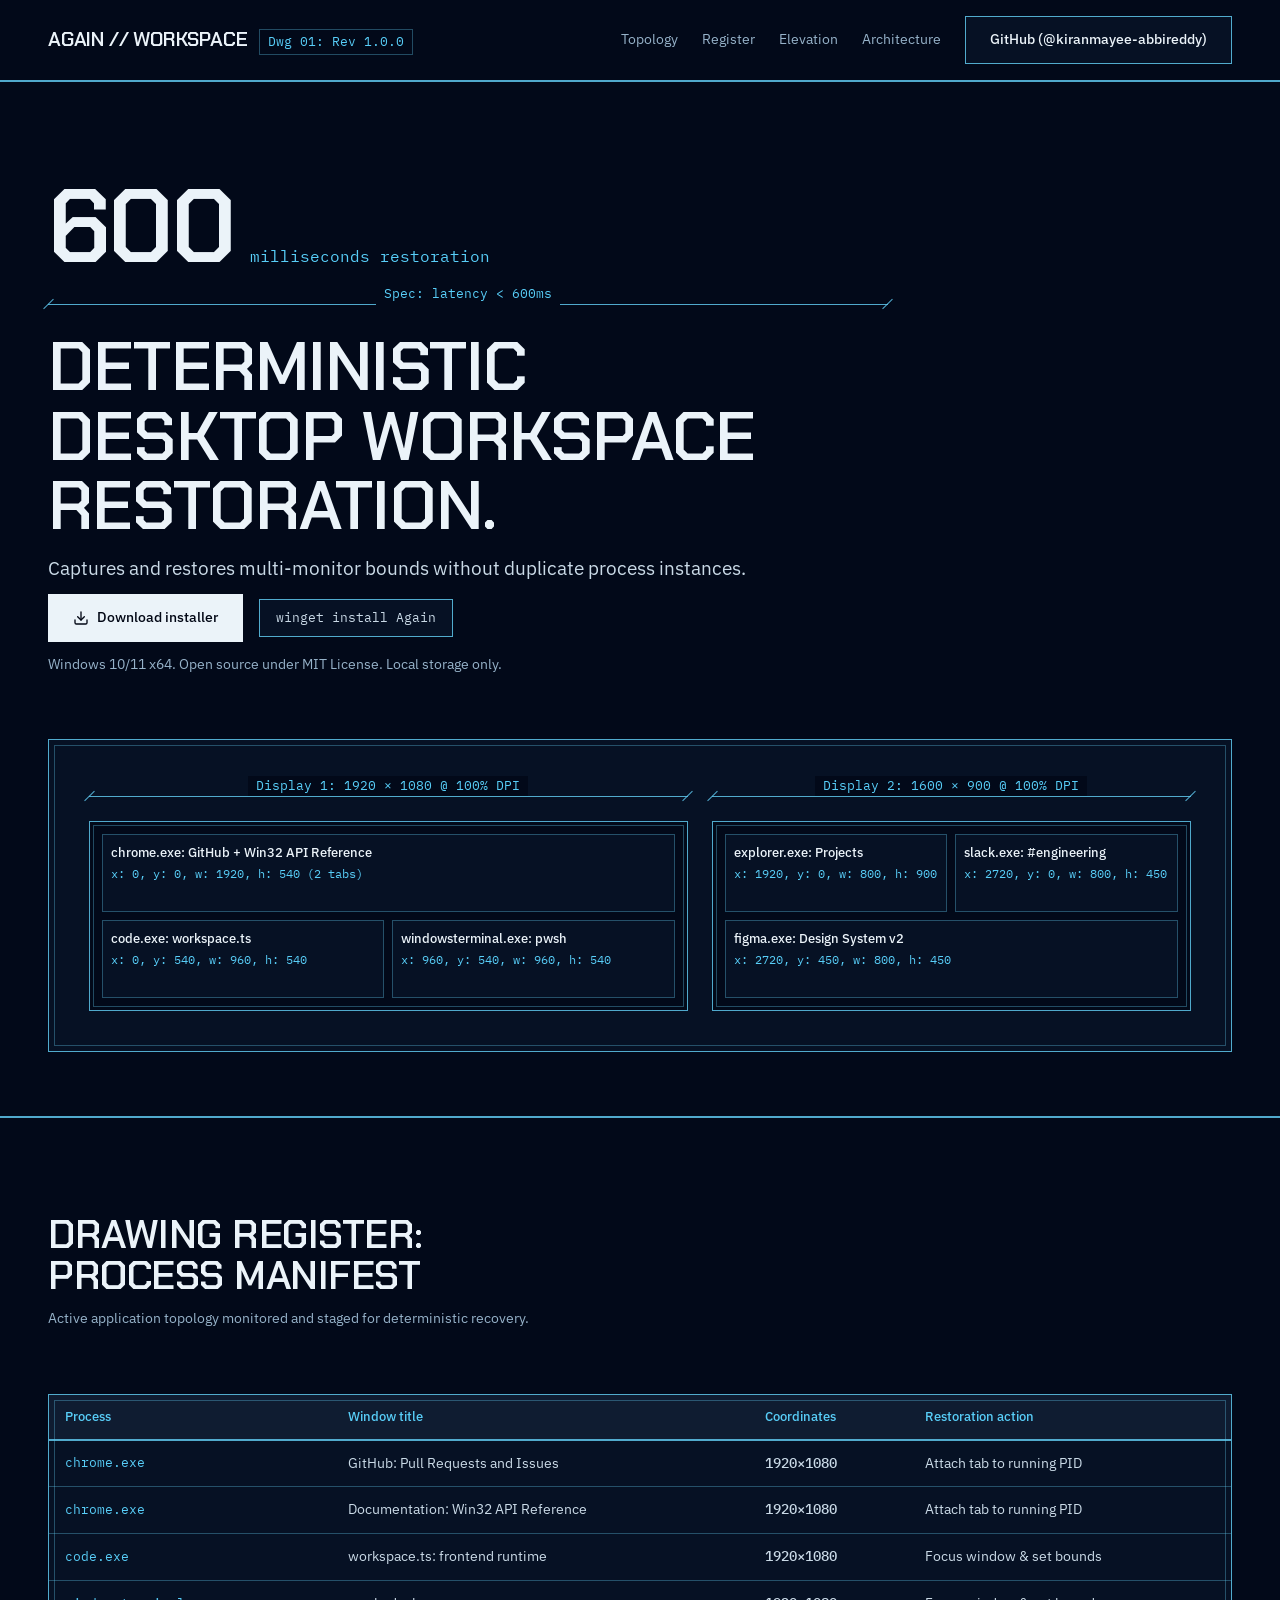
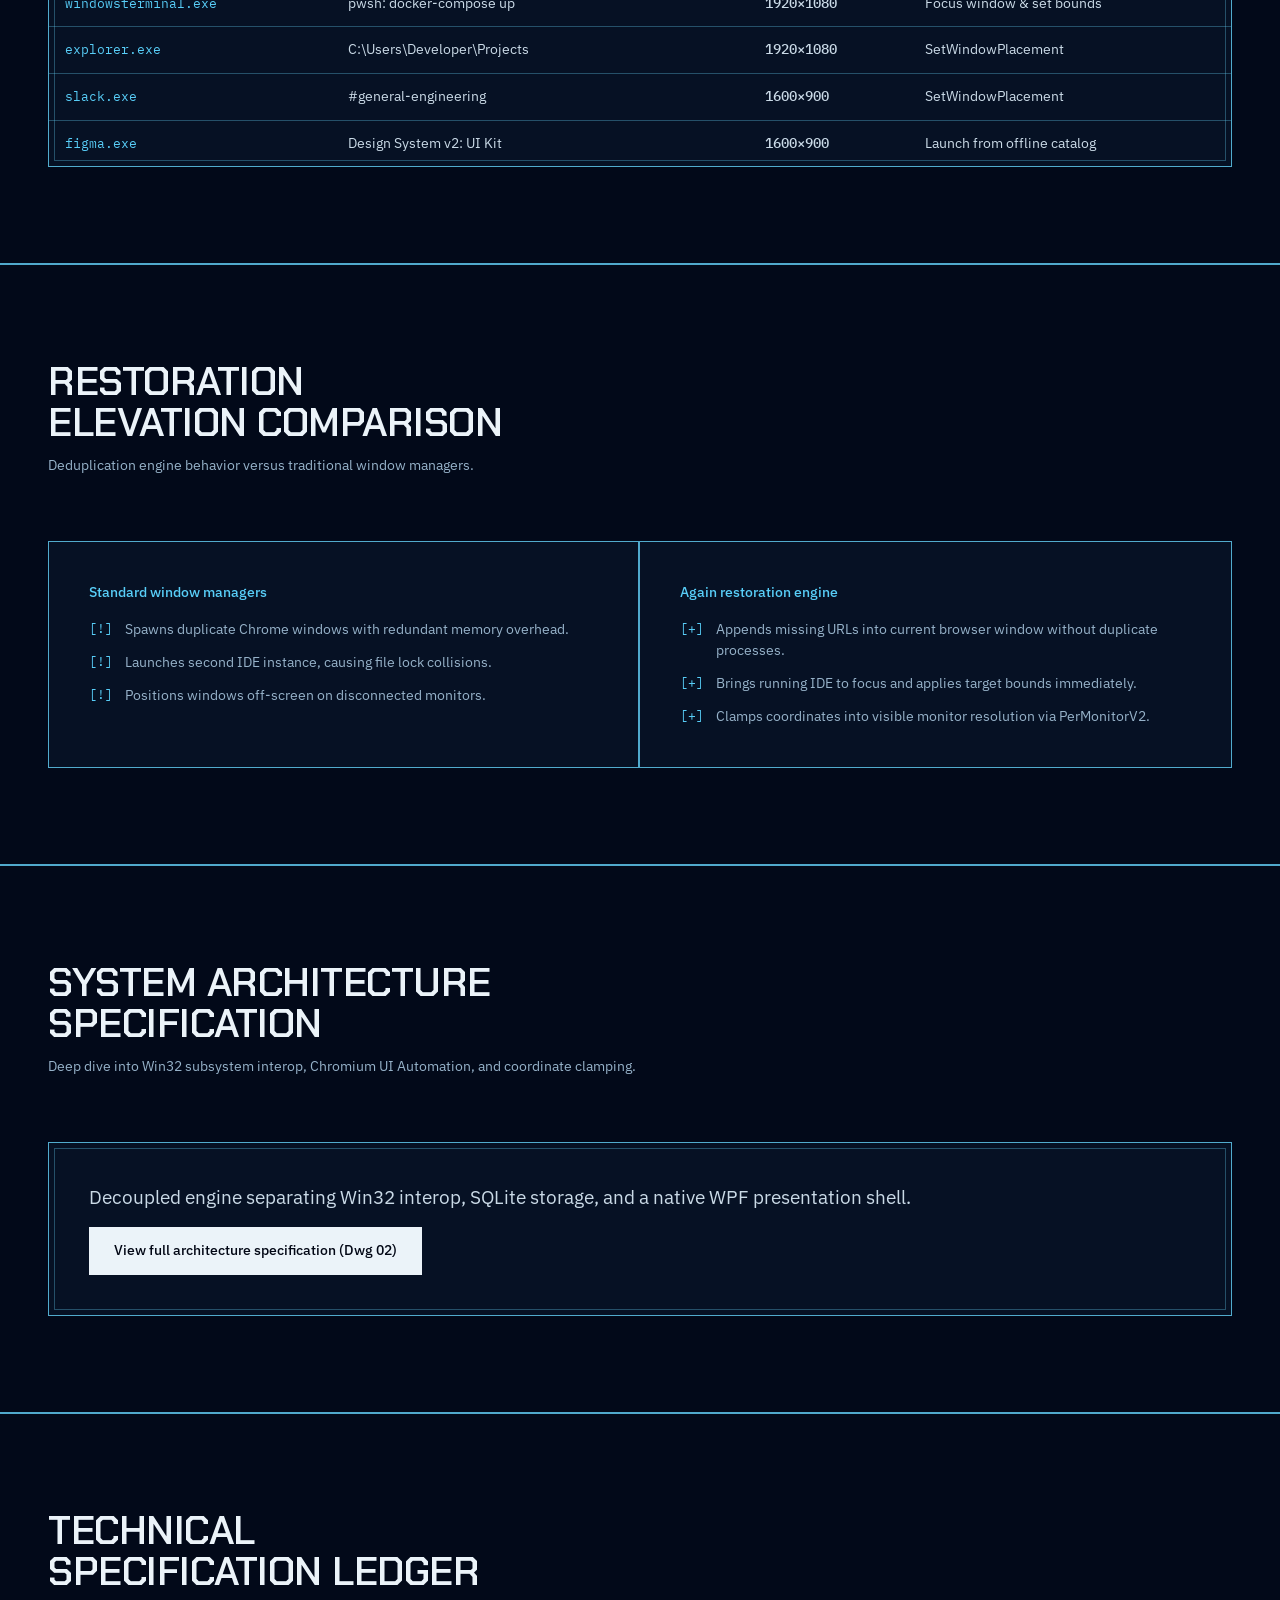
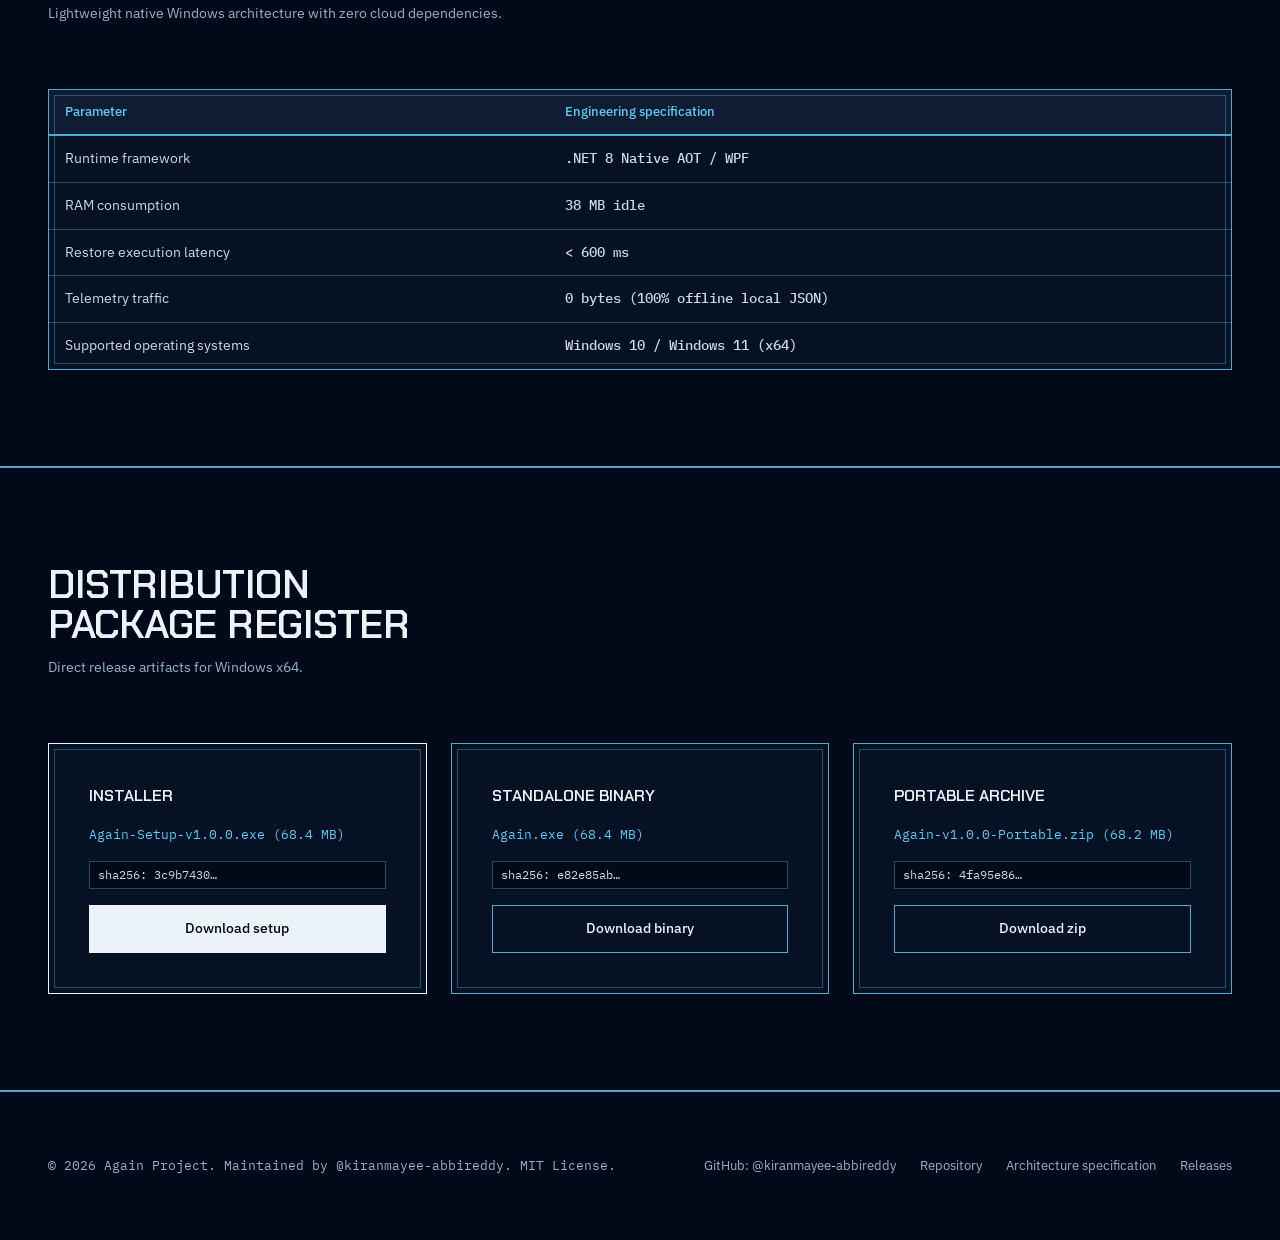
==== commit b6e1e89b: "docs: add comprehensive system architecture specification and link in branding page with github main" ====
--- a/index.html
+++ b/index.html
@@ -24,7 +24,8 @@
         <a href="#canvas" class="nav-item">Topology</a>
         <a href="#register" class="nav-item">Register</a>
         <a href="#elevation" class="nav-item">Elevation</a>
-        <a href="#downloads" class="btn btn--secondary">Get Again</a>
+        <a href="architecture.html" class="nav-item">Architecture</a>
+        <a href="https://github.com/kiranmayee-abbireddy/Again" class="btn btn--secondary" target="_blank" rel="noopener">GitHub (@kiranmayee-abbireddy)</a>
       </nav>
     </div>
   </header>
@@ -216,6 +217,21 @@
       </div>
     </section>
 
+    <!-- System Architecture Callout -->
+    <section class="section" id="architecture">
+      <div class="container">
+        <div class="section-head">
+          <h2>System architecture specification</h2>
+          <p class="body-muted">Deep dive into Win32 subsystem interop, Chromium UI Automation, and coordinate clamping.</p>
+        </div>
+
+        <div class="keyline-box">
+          <p class="lede" style="margin-bottom:var(--space-md);">Decoupled engine separating Win32 interop, SQLite storage, and a native WPF presentation shell.</p>
+          <a href="architecture.html" class="btn btn--primary">View full architecture specification (Dwg 02)</a>
+        </div>
+      </div>
+    </section>
+
     <!-- Technical Specifications Ledger -->
     <section class="section">
       <div class="container">
@@ -296,11 +312,12 @@
   <!-- Mast Footer / Index Columns -->
   <footer class="mast-footer">
     <div class="container footer-bar">
-      <span class="footer-copy">© 2026 Again Project. Drawing register under MIT License.</span>
+      <span class="footer-copy">© 2026 Again Project. Maintained by @kiranmayee-abbireddy. MIT License.</span>
       <div class="footer-nav">
-        <a href="https://github.com/kiranmayee-abbireddy/Again" class="footer-link" target="_blank" rel="noopener">GitHub repository</a>
-        <a href="https://github.com/kiranmayee-abbireddy/Again/releases" class="footer-link" target="_blank" rel="noopener">All releases</a>
-        <a href="https://github.com/kiranmayee-abbireddy/Again/issues" class="footer-link" target="_blank" rel="noopener">Issue tracker</a>
+        <a href="https://github.com/kiranmayee-abbireddy" class="footer-link" target="_blank" rel="noopener">GitHub: @kiranmayee-abbireddy</a>
+        <a href="https://github.com/kiranmayee-abbireddy/Again" class="footer-link" target="_blank" rel="noopener">Repository</a>
+        <a href="architecture.html" class="footer-link">Architecture specification</a>
+        <a href="https://github.com/kiranmayee-abbireddy/Again/releases" class="footer-link" target="_blank" rel="noopener">Releases</a>
       </div>
     </div>
   </footer>
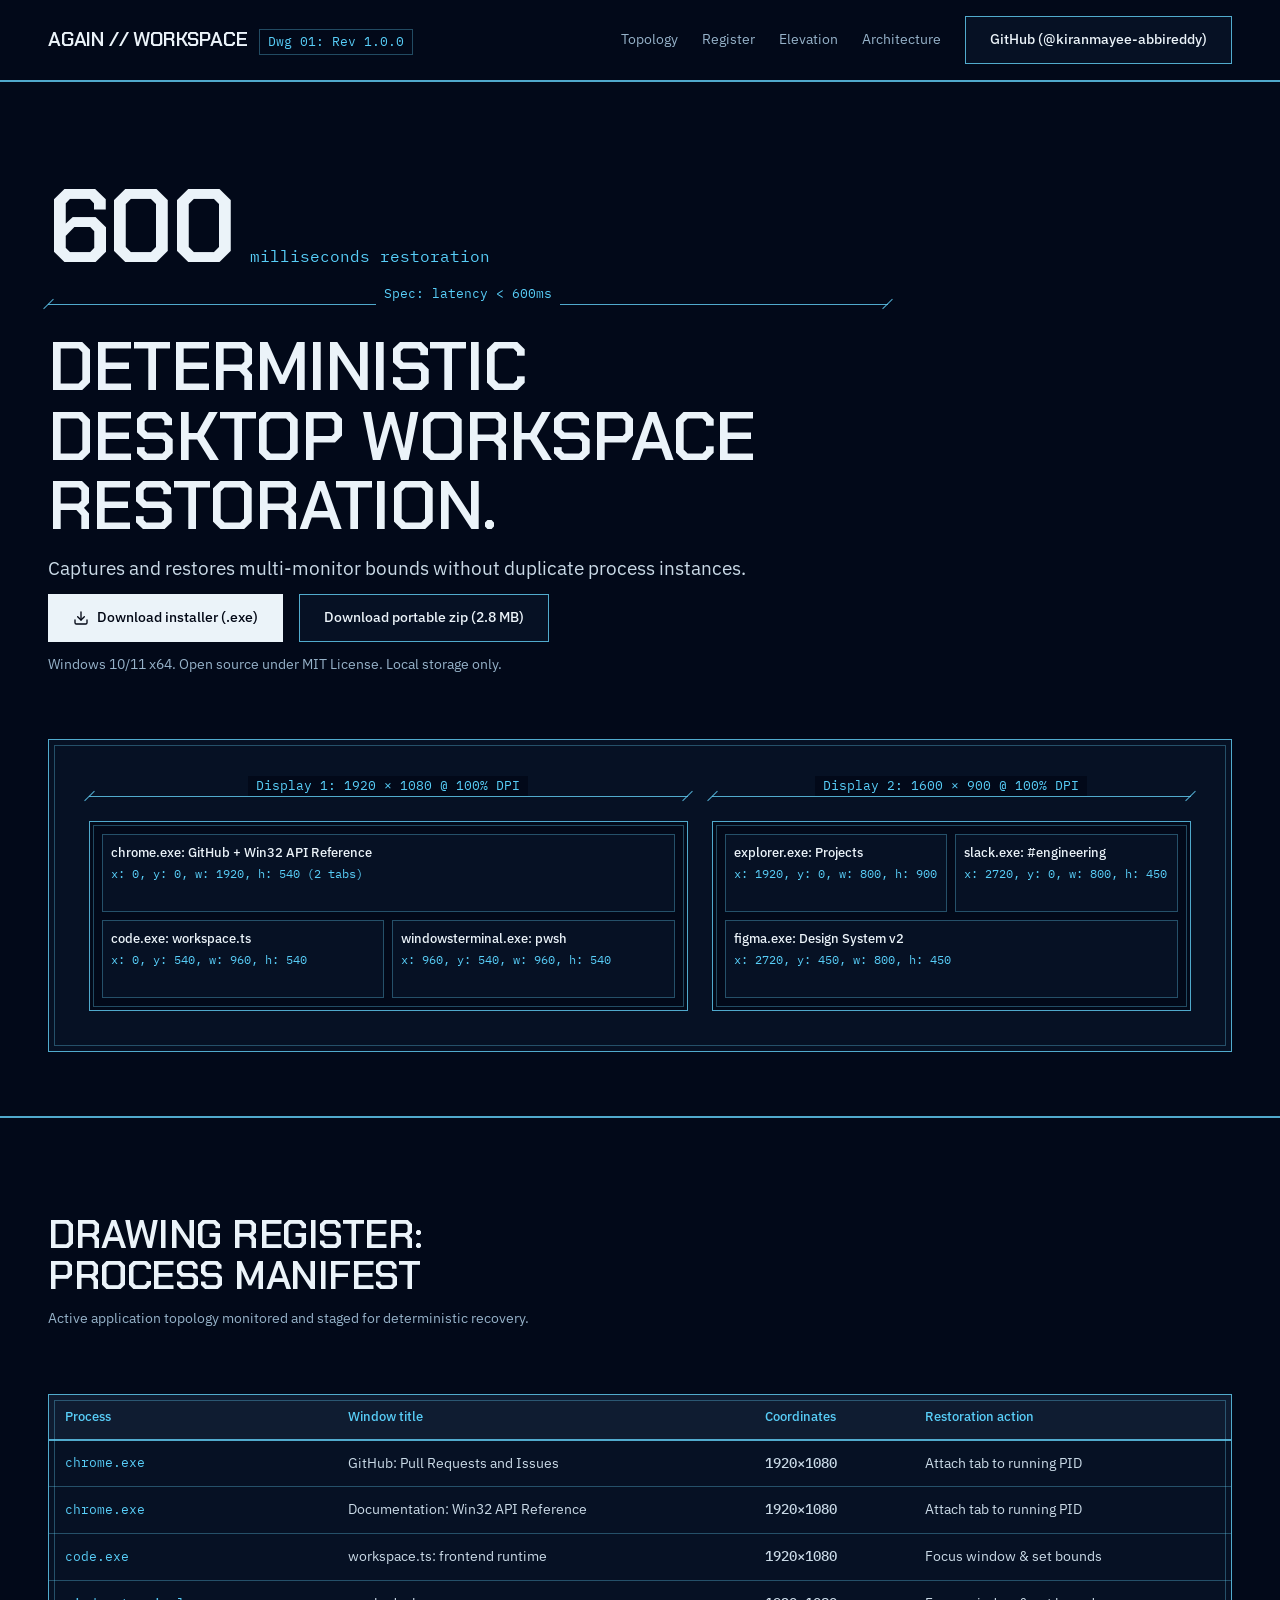
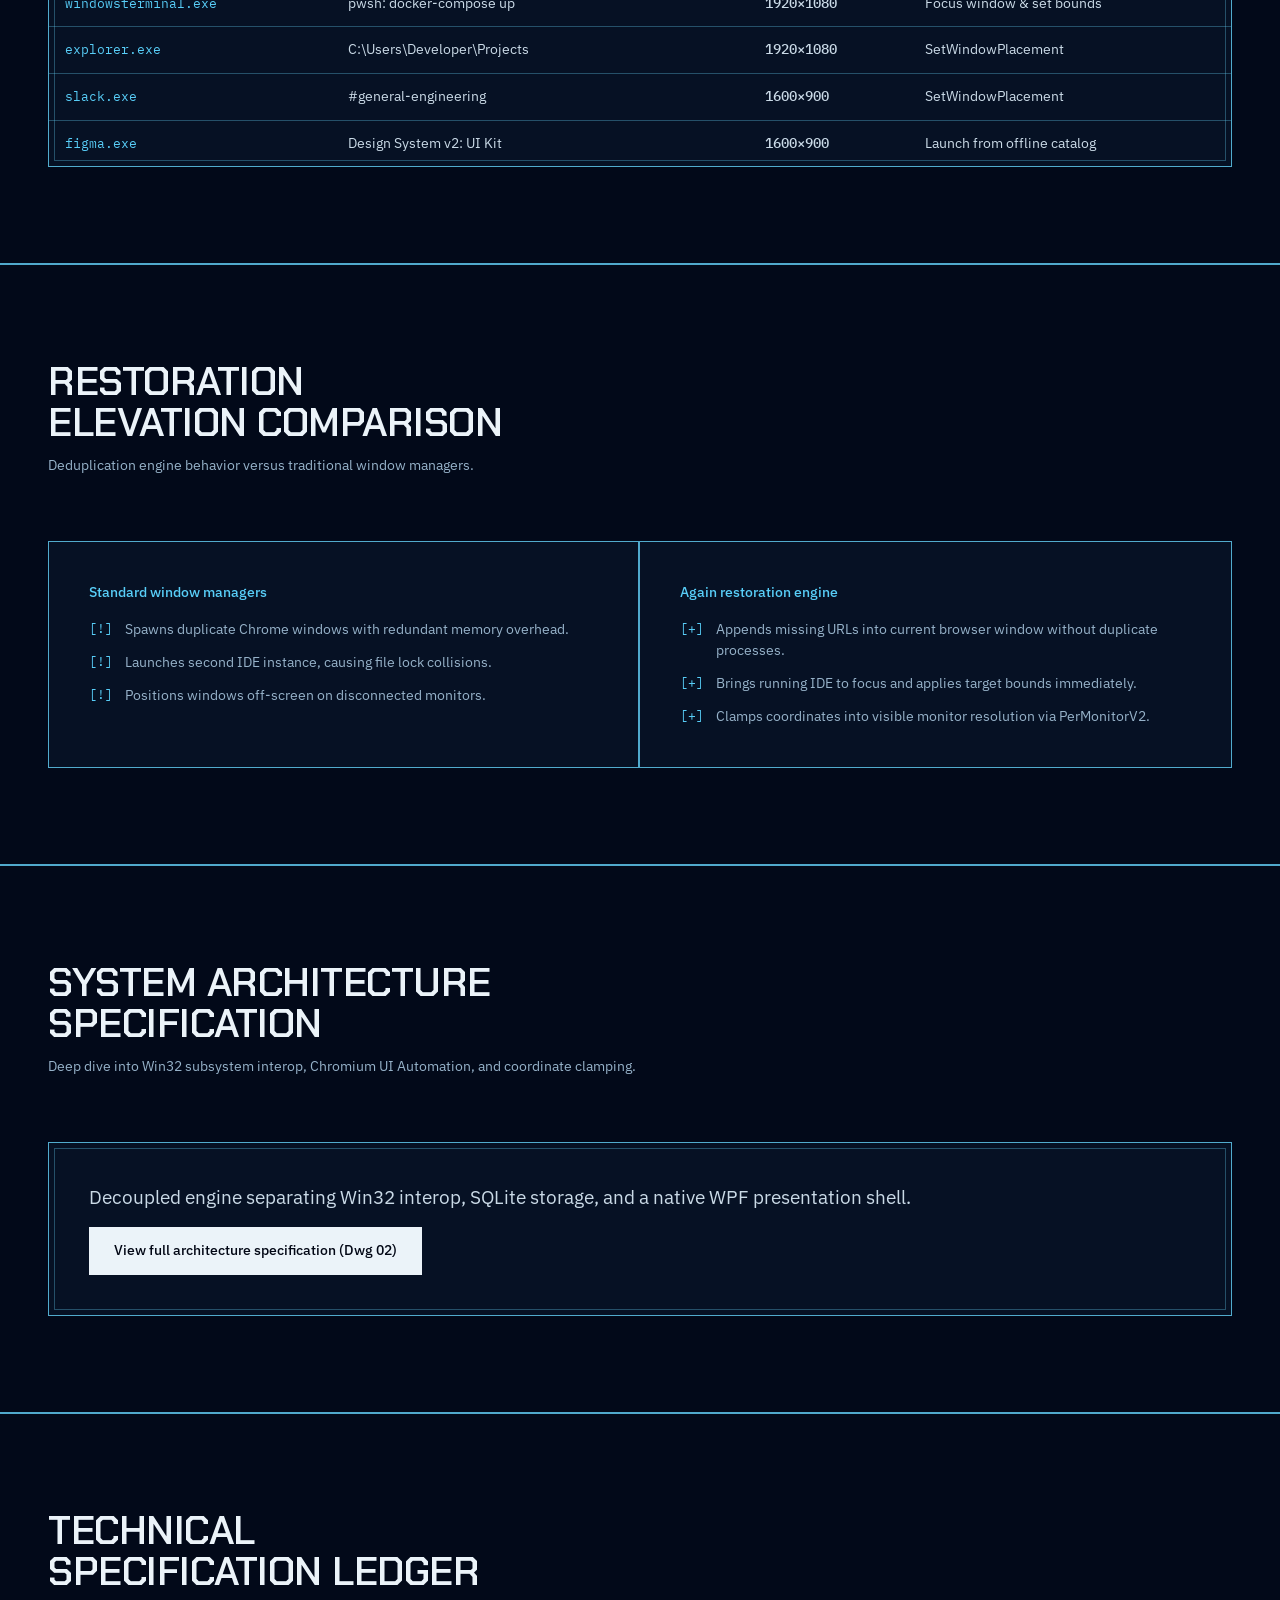
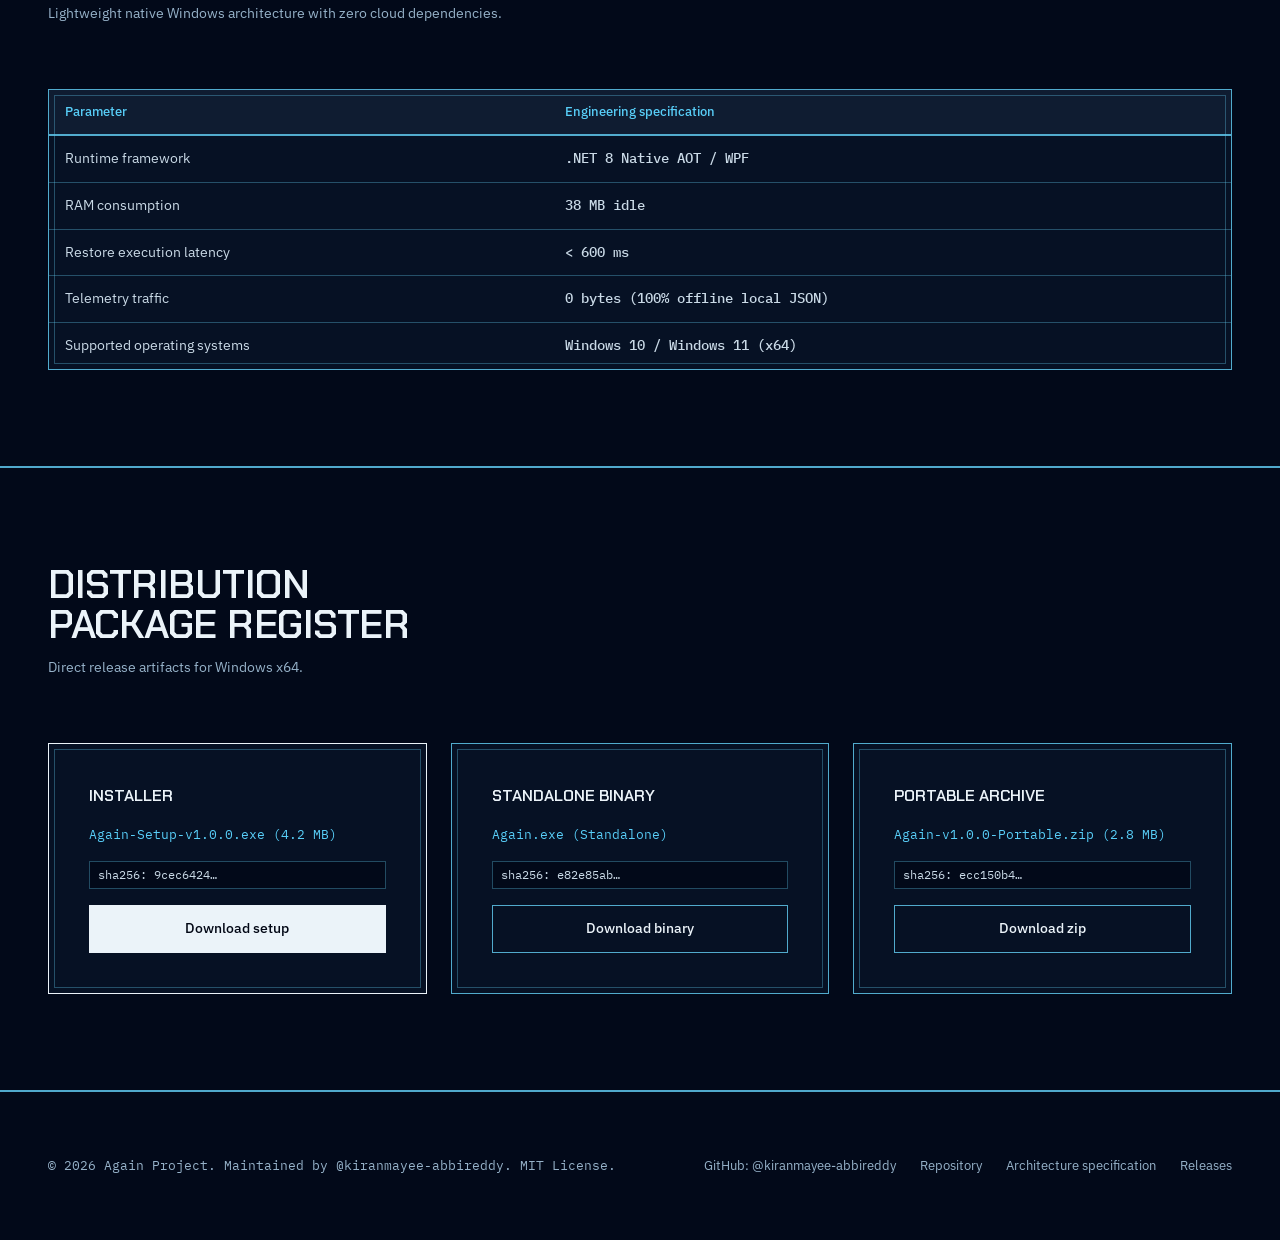
==== commit 802cea74: "fix(branding): replace placeholder winget command with direct portable zip download, add official wi" ====
--- a/index.html
+++ b/index.html
@@ -50,11 +50,11 @@
                 <polyline points="7 10 12 15 17 10"/>
                 <line x1="12" y1="15" x2="12" y2="3"/>
               </svg>
-              Download installer
+              Download installer (.exe)
             </a>
-            <button type="button" class="copy-box" onclick="navigator.clipboard.writeText('winget install Again');this.innerText='Copied command';" aria-label="Copy winget command">
-              <span>winget install Again</span>
-            </button>
+            <a href="https://github.com/kiranmayee-abbireddy/Again/releases/download/v1.0.0/Again-v1.0.0-Portable.zip" class="btn btn--secondary">
+              Download portable zip (2.8 MB)
+            </a>
           </div>
           <p class="body-muted">Windows 10/11 x64. Open source under MIT License. Local storage only.</p>
         </div>
@@ -286,22 +286,22 @@
         <div class="dist-grid">
           <div class="dist-card featured">
             <span class="dist-title">Installer</span>
-            <span class="dist-size">Again-Setup-v1.0.0.exe (68.4 MB)</span>
-            <div class="hash-snippet">sha256: 3c9b7430…</div>
+            <span class="dist-size">Again-Setup-v1.0.0.exe (4.2 MB)</span>
+            <div class="hash-snippet">sha256: 9cec6424…</div>
             <a href="https://github.com/kiranmayee-abbireddy/Again/releases/download/v1.0.0/Again-Setup-v1.0.0.exe" class="btn btn--primary">Download setup</a>
           </div>
 
           <div class="dist-card">
             <span class="dist-title">Standalone binary</span>
-            <span class="dist-size">Again.exe (68.4 MB)</span>
+            <span class="dist-size">Again.exe (Standalone)</span>
             <div class="hash-snippet">sha256: e82e85ab…</div>
             <a href="https://github.com/kiranmayee-abbireddy/Again/releases/download/v1.0.0/Again.exe" class="btn btn--secondary">Download binary</a>
           </div>
 
           <div class="dist-card">
             <span class="dist-title">Portable archive</span>
-            <span class="dist-size">Again-v1.0.0-Portable.zip (68.2 MB)</span>
-            <div class="hash-snippet">sha256: 4fa95e86…</div>
+            <span class="dist-size">Again-v1.0.0-Portable.zip (2.8 MB)</span>
+            <div class="hash-snippet">sha256: ecc150b4…</div>
             <a href="https://github.com/kiranmayee-abbireddy/Again/releases/download/v1.0.0/Again-v1.0.0-Portable.zip" class="btn btn--secondary">Download zip</a>
           </div>
         </div>
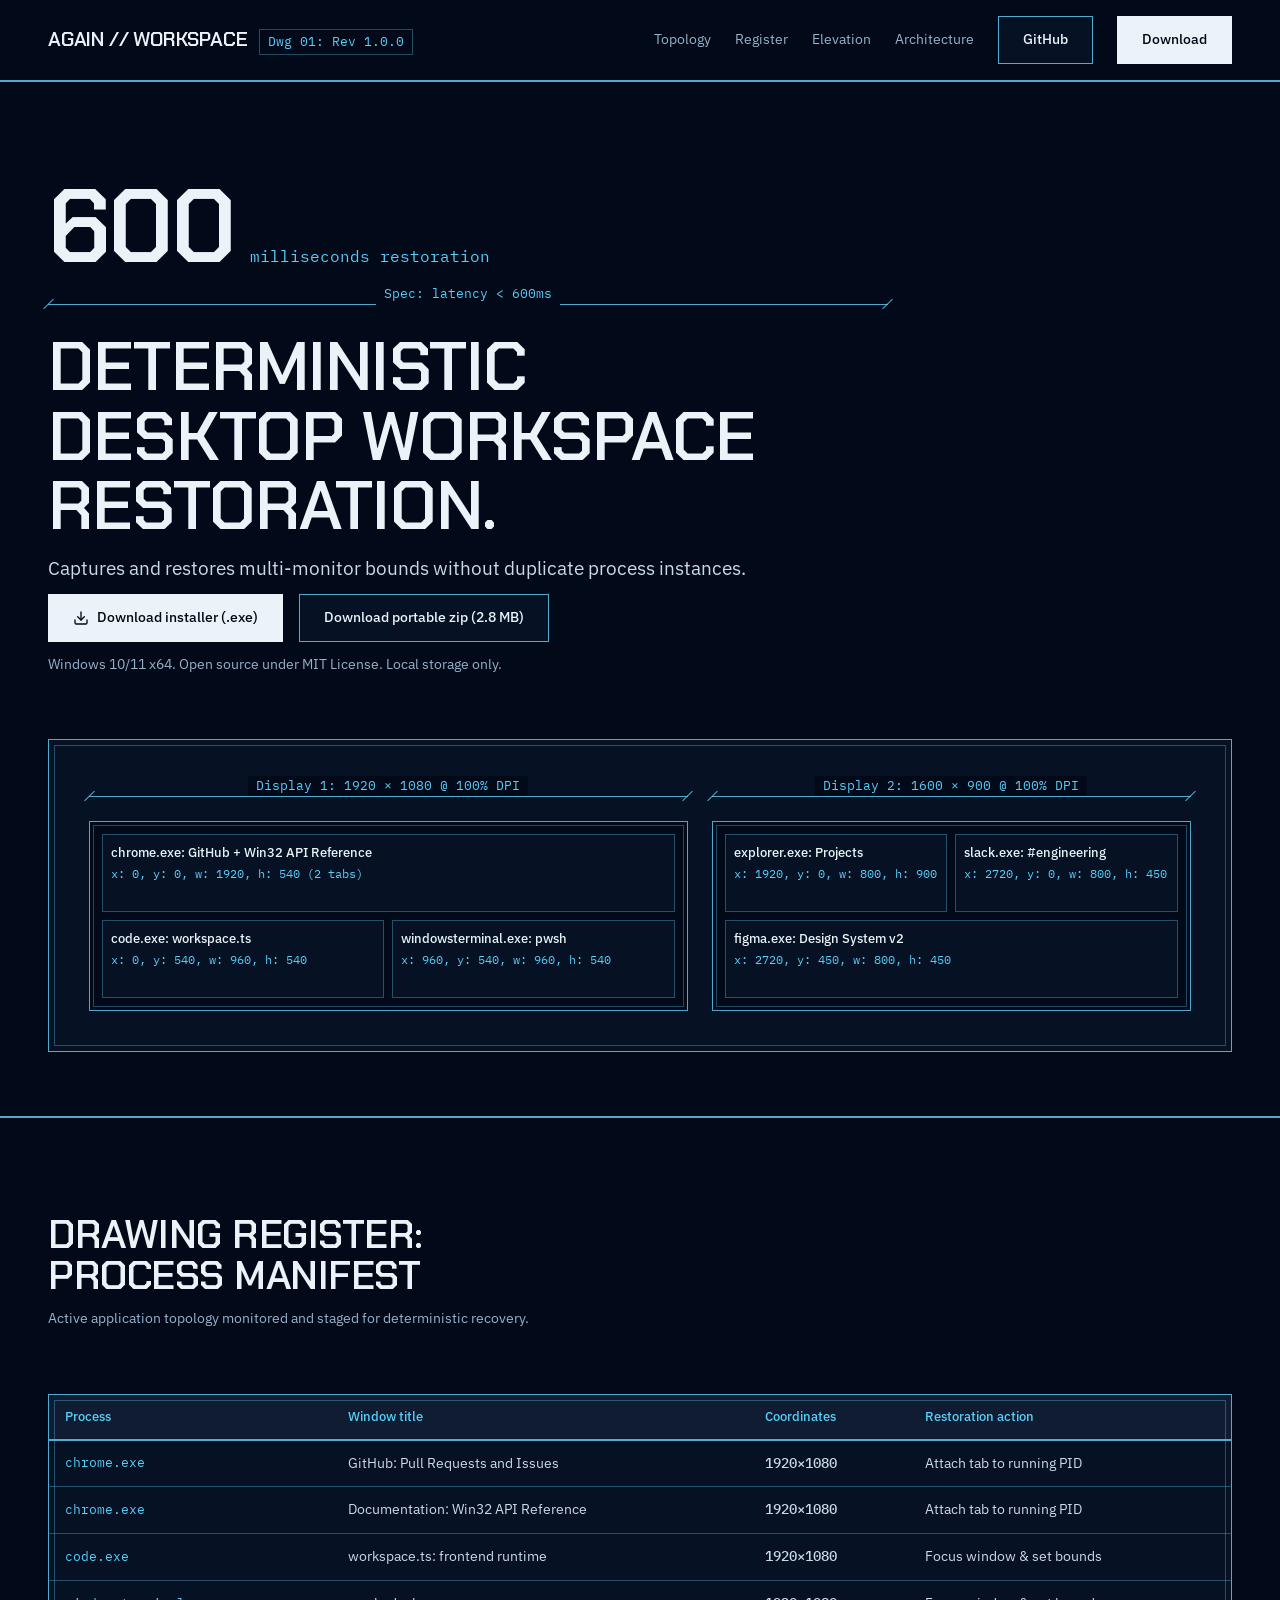
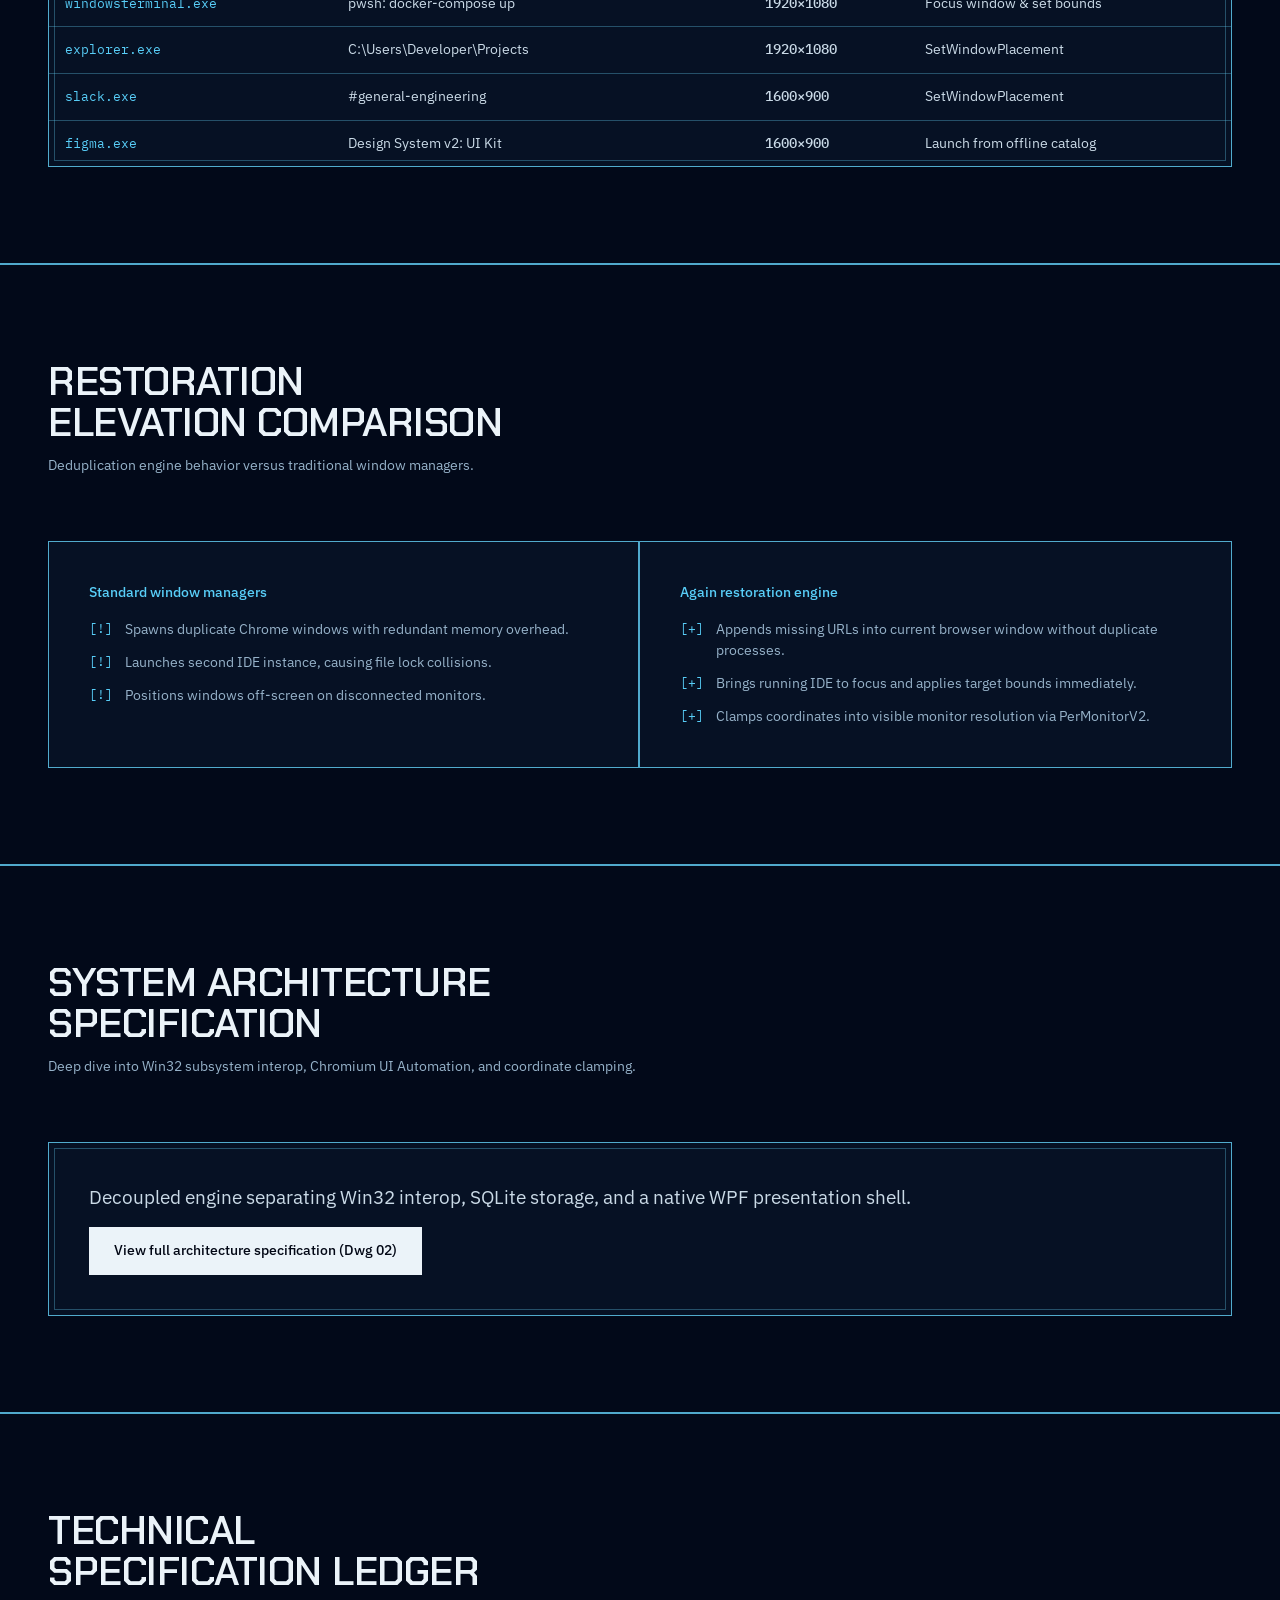
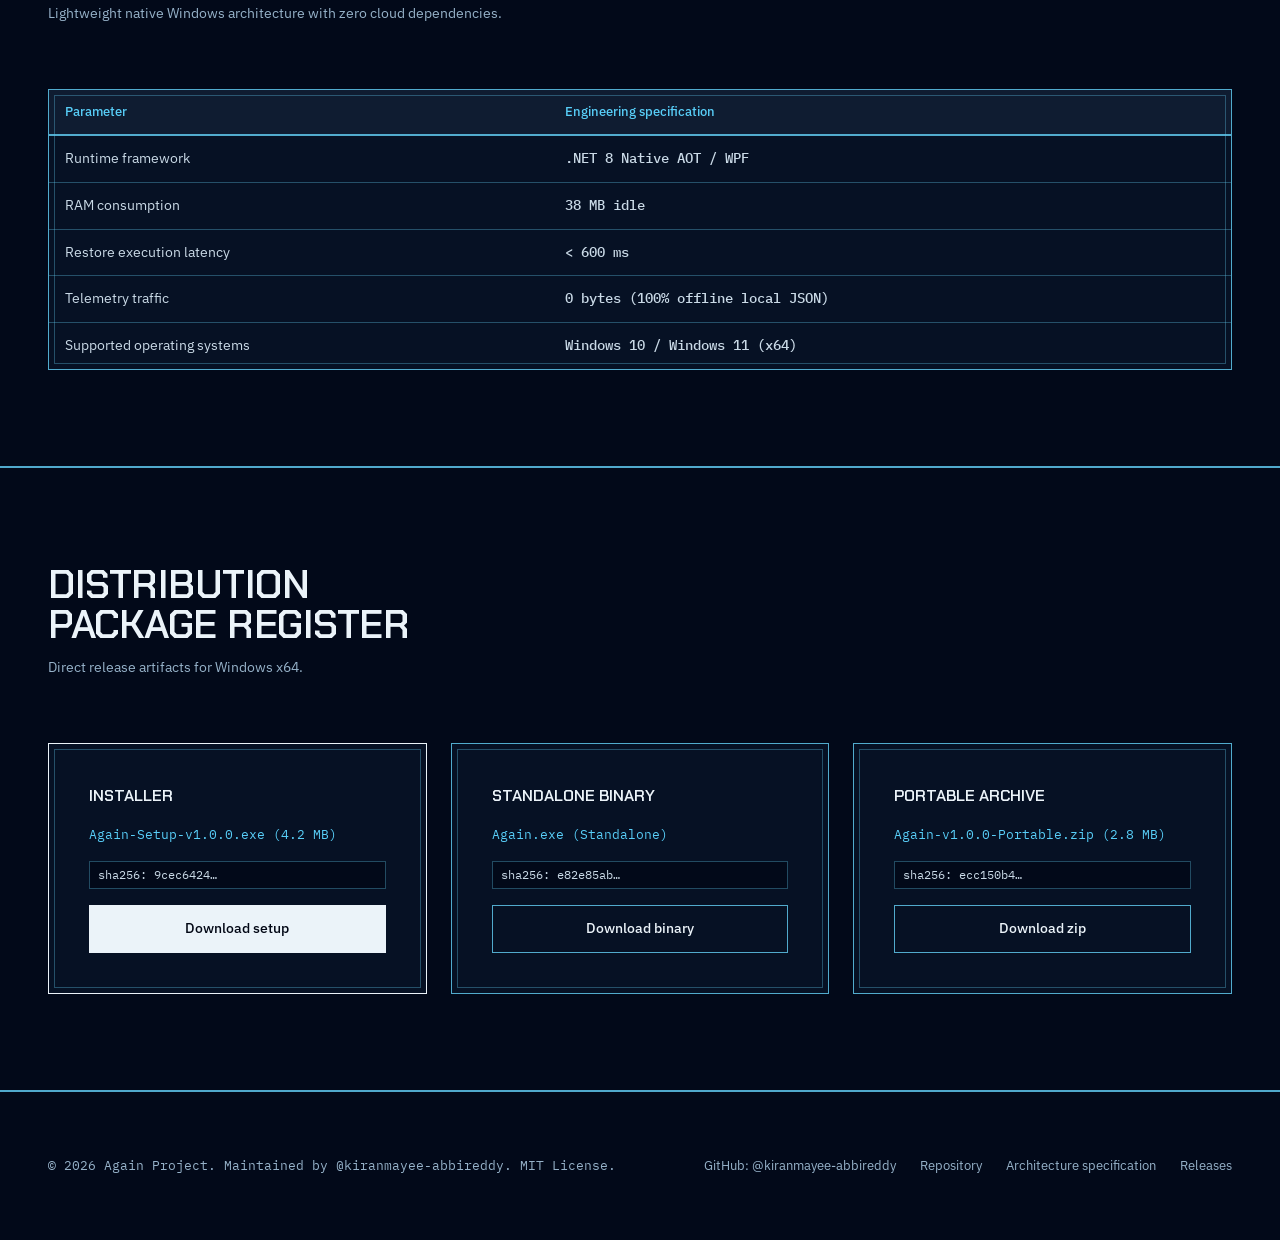
==== commit fe75e2cc: "fix(nav): simplify github label and add download action linking to downloads section" ====
--- a/index.html
+++ b/index.html
@@ -25,7 +25,8 @@
         <a href="#register" class="nav-item">Register</a>
         <a href="#elevation" class="nav-item">Elevation</a>
         <a href="architecture.html" class="nav-item">Architecture</a>
-        <a href="https://github.com/kiranmayee-abbireddy/Again" class="btn btn--secondary" target="_blank" rel="noopener">GitHub (@kiranmayee-abbireddy)</a>
+        <a href="https://github.com/kiranmayee-abbireddy/Again" class="btn btn--secondary" target="_blank" rel="noopener">GitHub</a>
+        <a href="#downloads" class="btn btn--primary">Download</a>
       </nav>
     </div>
   </header>
--- a/style.css
+++ b/style.css
@@ -288,8 +288,20 @@
 }
 
 @media (max-width: 60rem) {
+  .nav-links {
+    gap: var(--space-sm);
+  }
   .nav-links .nav-item {
     display: none;
+  }
+}
+
+@media (max-width: 30rem) {
+  .sheet-tag {
+    display: none;
+  }
+  .masthead .btn {
+    padding: var(--space-xs) var(--space-md);
   }
 }
 
